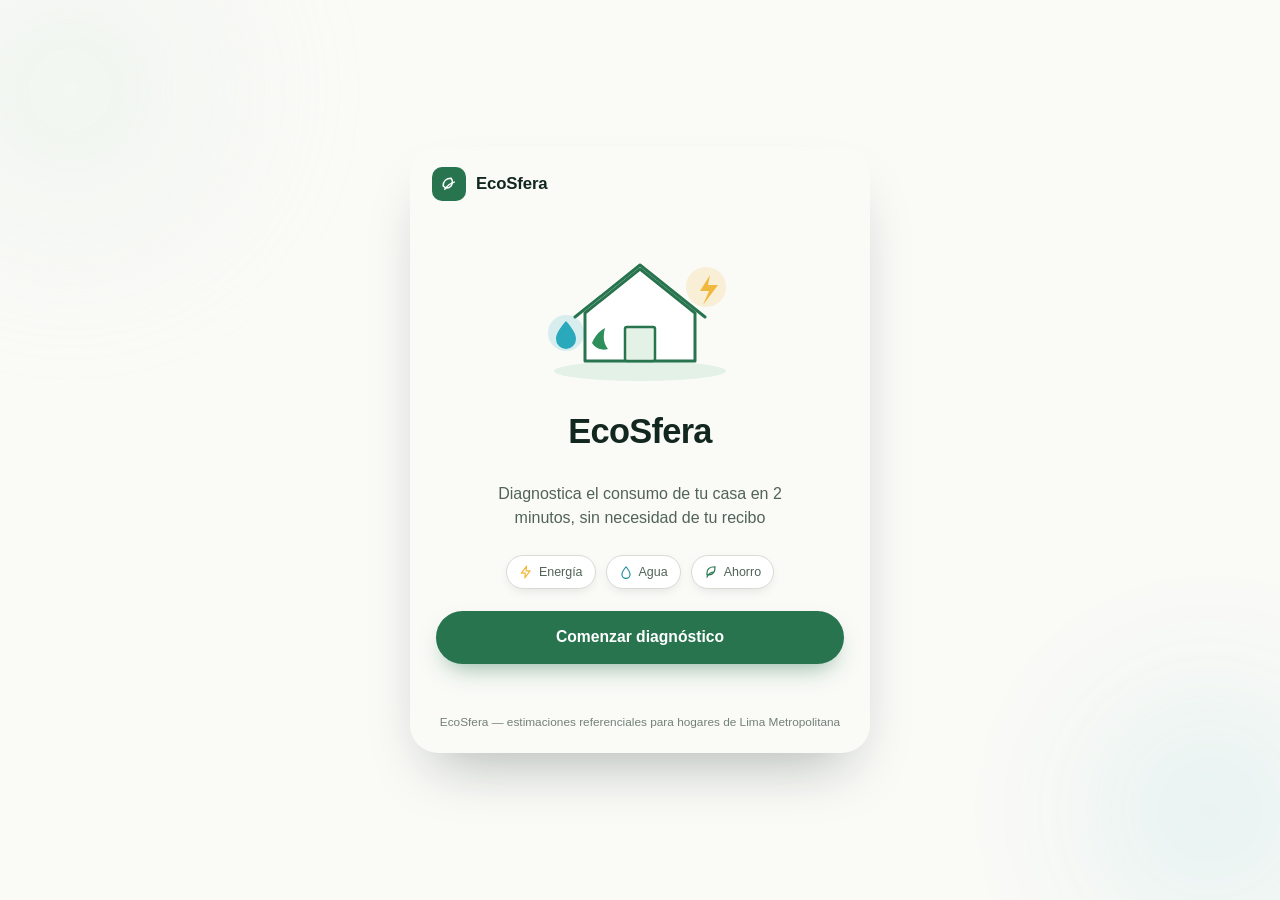
==== index.html @ d153dd07 "Add files via upload" ====
<!DOCTYPE html>
<html lang="es">
<head>
    <meta charset="UTF-8">
    <meta name="viewport" content="width=device-width, initial-scale=1, viewport-fit=cover">
    <title>EcoSfera — Diagnóstico inteligente de tu consumo en casa</title>
    <meta name="description" content="Diagnostica el consumo de energía y agua de tu casa en 2 minutos, sin necesidad de tu recibo.">
    <!-- Vinculamos el archivo de estilos CSS -->
    <link rel="stylesheet" href="style.css">
</head>
<body>
<div class="page">
  <div class="app-shell">

    <div class="app-bar">
      <div class="brand-mark" aria-hidden="true">
        <svg viewBox="0 0 24 24" fill="none" stroke="currentColor" stroke-width="1.9" stroke-linecap="round" stroke-linejoin="round">
          <path d="M4 14c0-6 4-10 10-10 2 3 2 7 0 10-3 3-7 3-10 0z"/>
          <path d="M6 18c3-4 8-8 12-9"/>
        </svg>
      </div>
      <span class="brand-name">EcoSfera</span>
    </div>

    <main>
      <!-- ============ INTRO ============ -->
      <section id="view-intro" class="view is-active" aria-labelledby="intro-title">
        <svg class="intro-graphic" viewBox="0 0 220 170" fill="none" xmlns="http://w3.org" role="img" aria-label="Ilustración de una casa con íconos de energía, agua y ahorro ecológico">
          <ellipse cx="110" cy="150" rx="86" ry="10" fill="#E4F1E7"/>
          <path d="M55 92 L110 48 L165 92 V140 H55 Z" fill="#FFFFFF" stroke="#28744F" stroke-width="3" stroke-linejoin="round"/>
          <path d="M45 96 L110 44 L175 96" fill="none" stroke="#28744F" stroke-width="3" stroke-linecap="round" stroke-linejoin="round"/>
          <rect x="95" y="106" width="30" height="34" rx="2" fill="#E4F1E7" stroke="#28744F" stroke-width="2.5"/>
          <circle cx="176" cy="66" r="20" fill="#F0B93D" opacity=".18"/>
          <path d="M180 54 L170 70 H179 L173 84 L188 64 H178 Z" fill="#F0B93D"/>
          <circle cx="36" cy="112" r="18" fill="#2AA9BC" opacity=".16"/>
          <path d="M36 100c7 8 10 13 10 18a10 10 0 1 1-20 0c0-5 3-10 10-18z" fill="#2AA9BC"/>
          <path d="M62 122c3-7 7-12 13-15-2 8-2 15 3 21-7 2-13-1-16-6z" fill="#2F8F5C"/>
        </svg>

        <h1 id="intro-title" class="intro-title">EcoSfera</h1>
        <p class="intro-slogan">Diagnostica el consumo de tu casa en 2 minutos, sin necesidad de tu recibo</p>

        <div class="badge-row" aria-hidden="true">
          <span class="badge b-energy">
            <svg viewBox="0 0 24 24" fill="none" stroke="currentColor" stroke-width="2" stroke-linecap="round" stroke-linejoin="round"><path d="M13 2 4 14h7l-1 8 9-12h-7l1-8z"/></svg>
            Energía
          </span>
          <span class="badge b-water">
            <svg viewBox="0 0 24 24" fill="none" stroke="currentColor" stroke-width="2" stroke-linecap="round" stroke-linejoin="round"><path d="M12 3c4 5 7 9 7 13a7 7 0 1 1-14 0c0-4 3-8 7-13z"/></svg>
            Agua
          </span>
          <span class="badge b-eco">
            <svg viewBox="0 0 24 24" fill="none" stroke="currentColor" stroke-width="2" stroke-linecap="round" stroke-linejoin="round"><path d="M5 14C5 7 9 3 19 3c0 10-4 14-11 14H5z"/><path d="M5 21c2-5 6-8 10-9"/></svg>
            Ahorro
          </span>
        </div>

        <button class="btn btn-primary" id="btn-start" type="button">Comenzar diagnóstico</button>
      </section>

      <!-- ============ QUIZ ============ -->
      <section id="view-quiz" class="view" aria-labelledby="quiz-question-text">
        <div class="quiz-progress">
          <div class="quiz-progress-track">
            <div class="quiz-progress-fill" id="quiz-progress-fill"></div>
          </div>
          <p class="quiz-progress-label" id="quiz-progress-label">Pregunta 1 de 6</p>
        </div>

        <div class="quiz-card">
          <div class="quiz-icon" id="quiz-icon" aria-hidden="true"></div>
          <h2 class="quiz-question" id="quiz-question-text"></h2>
          <div class="options" id="quiz-options" role="radiogroup" aria-labelledby="quiz-question-text"></div>

          <div class="quiz-nav">
            <button class="btn btn-ghost" id="btn-back" type="button">Atrás</button>
            <button class="btn btn-ghost" id="btn-next" type="button" style="display:none;">Siguiente</button>
          </div>
        </div>
      </section>

      <!-- ============ RESULTS ============ -->
      <section id="view-results" class="view" aria-live="polite">
        <!-- Pantalla 1: Diagnóstico general -->
        <div class="result-screen is-active" data-screen="1">
          <h2 class="result-heading">Tu diagnóstico general</h2>
          <p class="result-sub" id="result-level-text"></p>

          <div class="gauge-wrap" id="gauge-wrap">
            <svg class="gauge-svg" viewBox="0 0 220 130">
              <path class="gauge-track" d="M20 110 A90 90 0 0 1 200 110"/>
              <path class="gauge-fill" id="gauge-fill" d="M20 110 A90 90 0 0 1 200 110"/>
            </svg>
            <div class="gauge-number" id="gauge-number">S/ 0</div>
            <div class="gauge-caption">estimado al mes</div>
            <span class="level-pill" id="level-pill">—</span>
          </div>

          <div class="results-nav">
            <button class="btn btn-primary" data-goto="2" type="button">Ver mi mayor consumidor</button>
          </div>
        </div>

        <!-- Pantalla 2: Mayor consumidor -->
        <div class="result-screen" data-screen="2">
          <h2 class="result-heading">Lo que más pesa en tu recibo</h2>
          <p class="result-sub">Este hábito o equipo es el que más aporta a tu gasto mensual</p>

          <div class="consumer-card">
            <div class="consumer-icon" id="consumer-icon" aria-hidden="true"></div>
            <div class="consumer-name" id="consumer-name">—</div>
            <div class="consumer-cost" id="consumer-cost">S/ 0 / mes</div>
            <p class="consumer-desc" id="consumer-desc"></p>
          </div>

          <div class="results-nav">
            <button class="btn btn-primary" data-goto="3" type="button">Ver mis 3 consejos</button>
          </div>
        </div>

        <!-- Pantalla 3: Consejos -->
        <div class="result-screen" data-screen="3">
          <h2 class="result-heading">3 consejos para ti</h2>
          <p class="result-sub">Aplícalos este mes y compáralos con tu próximo recibo</p>

          <div class="tip-list" id="tip-list"></div>

          <div class="results-nav">
            <button class="btn btn-primary" data-goto="4" type="button">Guardar mi diagnóstico</button>
          </div>
        </div>

        <!-- Pantalla 4: Recordatorio -->
        <div class="result-screen" data-screen="4">
          <h2 class="result-heading">Hagamos seguimiento</h2>
          <p class="result-sub">Vuelve a hacer el diagnóstico en 30 días y compara tu avance</p>

          <div class="reminder-card">
            <div class="reminder-icon" aria-hidden="true">
              <svg viewBox="0 0 24 24" fill="none" stroke="currentColor" stroke-width="2" stroke-linecap="round" stroke-linejoin="round"><path d="M12 8v5l3 2"/><circle cx="12" cy="13" r="8"/><path d="M9 3h6M12 3v2"/></svg>
            </div>
            <p style="font-size:.92rem;color:var(--ink-soft);max-width:30ch;">Guarda este resultado y te recordamos repetir el diagnóstico en un mes</p>
            <button class="btn btn-secondary" id="btn-save" type="button">Guardar y programar recordatorio</button>
            <span class="reminder-date" id="reminder-date"></span>
          </div>

          <div class="results-nav">
            <button class="btn btn-primary" id="btn-restart" type="button">Repetir diagnóstico</button>
          </div>
        </div>

        <div class="dots" id="results-dots" aria-hidden="true">
          <span class="dot is-active"></span><span class="dot"></span><span class="dot"></span><span class="dot"></span>
        </div>
      </section>
    </main>

    <footer>EcoSfera — estimaciones referenciales para hogares de Lima Metropolitana</footer>
  </div>
</div>

<!-- Vinculamos el archivo de lógica JavaScript al final del cuerpo -->
<script src="script.js"></script>
</body>
</html>
---- style.css ----
/* ---------- BLOQUE 1: CONFIGURACIÓN GENERAL, ADORNOS Y BOTONES ---------- */

/* ---------- Variables de Estilo (Tokens) ---------- */
:root {
  --green-900: #12271F;
  --green-700: #1E4A36;
  --green-600: #28744F;
  --green-50: #F3F8F3;
  --neutral-50: #FAFAF7;
  --neutral-100: #F1F2ED;
  --neutral-300: #D8DCD3;
  --white: #FFFFFF;
  --aqua-500: #2AA9BC;
  --aqua-600: #1E8A9B;
  --yellow-400: #F0B93D;
  --red-500: #DD4B3E;
  --ink: #152019;
  --ink-soft: #516358;
  --radius-lg: 22px;
  --radius-md: 14px;
  --radius-pill: 999px;
  --shadow-card: 0 10px 30px -14px rgba(18, 39, 31, .28);
  --shadow-soft: 0 4px 14px -6px rgba(18, 39, 31, .18);
  --ease: cubic-bezier(.4, 0, .2, 1);
}

/* ---------- Reseteo Básico ---------- */
*, *::before, *::after { box-sizing: border-box; }
html { -webkit-text-size-adjust: 100%; }

body {
  margin: 0;
  font-family: -apple-system, BlinkMacSystemFont, "Segoe UI", Roboto, Helvetica, Arial, sans-serif;
  color: var(--ink);
  background: var(--neutral-50);
  line-height: 1.45;
  min-height: 100vh;
}

h1, h2, h3, p, ul { margin: 0; }
button { font: inherit; }
ul { padding: 0; list-style: none; }
img, svg { display: block; }

.visually-hidden {
  position: absolute; width: 1px; height: 1px; padding: 0; margin: -1px;
  overflow: hidden; clip: rect(0, 0, 0, 0); white-space: nowrap; border: 0;
}

:focus-visible {
  outline: 2.5px solid var(--aqua-600);
  outline-offset: 3px;
  border-radius: 8px;
}

/* ---------- Fondo Decorativo del Proyecto ---------- */
.page {
  position: relative;
  min-height: 100vh;
  display: flex;
  justify-content: center;
  padding: 0;
  overflow-x: hidden;
}

.page::before,
.page::after {
  content: "";
  position: fixed;
  border-radius: 50%;
  filter: blur(60px);
  opacity: .55;
  z-index: 0;
  pointer-events: none;
}

.page::before {
  width: 420px; height: 420px;
  background: radial-gradient(circle, #E4F1E7, transparent 70%);
  top: -120px; left: -140px;
}

.page::after {
  width: 380px; height: 380px;
  background: radial-gradient(circle, rgba(42, 169, 188, .22), transparent 70%);
  bottom: -100px; right: -120px;
}

/* ---------- Contenedor Tipo Celular (Móvil) ---------- */
.app-shell {
  position: relative;
  z-index: 1;
  width: 100%;
  max-width: 460px;
  min-height: 100vh;
  background: var(--neutral-50);
  display: flex;
  flex-direction: column;
}

@media (min-width: 640px) {
  .page { padding: 40px 20px; }
  .app-shell {
    min-height: auto;
    border-radius: 28px;
    box-shadow: 0 30px 60px -25px rgba(18, 39, 31, .35);
    overflow: hidden;
    margin: auto;
  }
}

/* ---------- Barra Superior y Encabezados ---------- */
.app-bar {
  display: flex;
  align-items: center;
  gap: 10px;
  padding: 20px 22px 6px;
}

.brand-mark {
  width: 34px; height: 34px;
  border-radius: 10px;
  background: var(--green-600);
  display: flex; align-items: center; justify-content: center;
  color: var(--white);
  flex-shrink: 0;
}

.brand-mark svg { width: 19px; height: 19px; }

.brand-name {
  font-size: 1.05rem;
  font-weight: 800;
  letter-spacing: -.01em;
  color: var(--green-900);
}

main { flex: 1; display: flex; flex-direction: column; }

/* ---------- Vistas de la App ---------- */
.view { display: none; flex-direction: column; flex: 1; }
.view.is-active { display: flex; }

/* ---------- Vista de Introducción ---------- */
#view-intro { padding: 14px 26px 36px; text-align: center; align-items: center; justify-content: center; gap: 22px; }
.intro-graphic { width: min(220px, 64vw); height: auto; margin: 0 auto; }

.intro-title {
  font-size: clamp(1.7rem, 7vw, 2.15rem);
  font-weight: 800;
  letter-spacing: -.02em;
  color: var(--green-900);
  line-height: 1.08;
}

.intro-slogan {
  font-size: 1rem;
  color: var(--ink-soft);
  max-width: 32ch;
  margin: 10px auto 0;
}

.badge-row {
  display: flex;
  gap: 10px;
  justify-content: center;
  flex-wrap: wrap;
  margin-top: 4px;
}

.badge {
  display: flex; align-items: center; gap: 6px;
  background: var(--white);
  border: 1px solid var(--neutral-300);
  padding: 7px 12px;
  border-radius: var(--radius-pill);
  font-size: .78rem;
  color: var(--ink-soft);
  box-shadow: var(--shadow-soft);
}

.badge svg { width: 14px; height: 14px; flex-shrink: 0; }
.badge.b-energy svg { color: var(--yellow-400); }
.badge.b-water svg { color: var(--aqua-600); }
.badge.b-eco svg { color: var(--green-600); }

/* ---------- Estilos de los Botones ---------- */
.btn {
  appearance: none;
  border: none;
  cursor: pointer;
  border-radius: var(--radius-pill);
  padding: 15px 26px;
  font-weight: 700;
  font-size: .98rem;
  transition: transform .15s var(--ease), box-shadow .15s var(--ease), background .15s var(--ease);
}

.btn:active { transform: scale(.97); }

.btn-primary {
  background: var(--green-600);
  color: var(--white);
  box-shadow: 0 12px 24px -10px rgba(40, 116, 79, .55);
  width: 100%;
}

.btn-primary:hover { background: var(--green-700); }

.btn-ghost {
  background: transparent;
  color: var(--ink-soft);
  padding: 12px 18px;
  font-weight: 600;
}

.btn-ghost:hover { color: var(--green-700); }

.btn-secondary {
  background: var(--white);
  color: var(--green-700);
  border: 1.5px solid #E4F1E7;
  width: 100%;
}

.btn-secondary:hover { border-color: #2F8F5C; }
/* ---------- BLOQUE 2: PREGUNTAS (QUIZ), DISEÑO DE RESULTADOS Y PANEL FINAL ---------- */

/* ---------- Vista del Cuestionario ---------- */
#view-quiz { padding: 18px 26px 28px; }
.quiz-progress { margin-bottom: 22px; }

.quiz-progress-track {
  height: 6px;
  background: var(--neutral-100);
  border-radius: var(--radius-pill);
  overflow: hidden;
}

.quiz-progress-fill {
  height: 100%;
  background: linear-gradient(90deg, #2F8F5C, var(--aqua-500));
  border-radius: inherit;
  transition: width .35s var(--ease);
  width: 0%;
}

.quiz-progress-label {
  margin-top: 8px;
  font-size: .8rem;
  color: var(--ink-soft);
  font-weight: 600;
}

.quiz-card {
  background: var(--white);
  border-radius: var(--radius-lg);
  padding: 26px 22px 22px;
  box-shadow: var(--shadow-card);
  flex: 1;
  display: flex;
  flex-direction: column;
}

.quiz-icon {
  width: 46px; height: 46px;
  border-radius: 14px;
  background: var(--green-50);
  color: var(--green-600);
  display: flex; align-items: center; justify-content: center;
  margin-bottom: 16px;
}

.quiz-icon svg { width: 24px; height: 24px; }

.quiz-question {
  font-size: 1.22rem;
  font-weight: 800;
  letter-spacing: -.01em;
  color: var(--green-900);
  line-height: 1.3;
  margin-bottom: 20px;
}

/* Opciones de respuesta */
.options { display: flex; flex-direction: column; gap: 10px; flex: 1; }

.option {
  display: flex;
  align-items: center;
  gap: 12px;
  text-align: left;
  width: 100%;
  padding: 14px 16px;
  background: var(--neutral-50);
  border: 1.5px solid var(--neutral-300);
  border-radius: var(--radius-md);
  cursor: pointer;
  transition: border-color .15s var(--ease), background .15s var(--ease);
}

.option:hover { border-color: #2F8F5C; }

.option-dot {
  width: 18px; height: 18px;
  border-radius: 50%;
  border: 2px solid var(--neutral-300);
  flex-shrink: 0;
  position: relative;
  transition: border-color .15s var(--ease);
}

.option[aria-checked="true"] {
  background: var(--green-50);
  border-color: var(--green-600);
}

.option[aria-checked="true"] .option-dot { border-color: var(--green-600); }

.option[aria-checked="true"] .option-dot::after {
  content: "";
  position: absolute; inset: 3px;
  border-radius: 50%;
  background: var(--green-600);
}

.option-label { font-size: .95rem; color: var(--ink); font-weight: 500; }
.quiz-nav { display: flex; justify-content: space-between; align-items: center; margin-top: 18px; }

/* ---------- Pantalla de Resultados ---------- */
#view-results { padding: 18px 26px 30px; }
.result-screen { display: none; flex-direction: column; flex: 1; gap: 20px; }
.result-screen.is-active { display: flex; }

.result-heading {
  font-size: 1.3rem;
  font-weight: 800;
  letter-spacing: -.01em;
  color: var(--green-900);
  text-align: center;
}

.result-sub {
  text-align: center;
  color: var(--ink-soft);
  font-size: .92rem;
  max-width: 34ch;
  margin: 2px auto 0;
}

/* Gráfico de Medidor (Gauge) */
.gauge-wrap {
  display: flex;
  flex-direction: column;
  align-items: center;
  background: var(--white);
  border-radius: var(--radius-lg);
  box-shadow: var(--shadow-card);
  padding: 26px 20px 22px;
}

.gauge-svg { width: 100%; max-width: 260px; height: auto; }
.gauge-track { fill: none; stroke: var(--neutral-100); stroke-width: 16; stroke-linecap: round; }

.gauge-fill {
  fill: none; stroke-width: 16; stroke-linecap: round;
  stroke-dasharray: 251;
  stroke-dashoffset: 251;
  transition: stroke-dashoffset 1s var(--ease), stroke .3s var(--ease);
}

.gauge-level-bajo .gauge-fill { stroke: #2F8F5C; }
.gauge-level-moderado .gauge-fill { stroke: var(--yellow-400); }
.gauge-level-alto .gauge-fill { stroke: var(--red-500); }

.gauge-number {
  font-size: 2.1rem;
  font-weight: 800;
  font-variant-numeric: tabular-nums;
  color: var(--green-900);
  margin-top: -46px;
}

.gauge-caption { font-size: .82rem; color: var(--ink-soft); margin-top: 2px; }

.level-pill {
  margin-top: 14px;
  padding: 6px 16px;
  border-radius: var(--radius-pill);
  font-weight: 700;
  font-size: .85rem;
}

.gauge-level-bajo .level-pill { background: #E4F1E7; color: #1E4A36; }
.gauge-level-moderado .level-pill { background: #FCF0D6; color: #8A6412; }
.gauge-level-alto .level-pill { background: #FBE1DE; color: #A6291E; }

/* Tarjeta del Mayor Consumidor */
.consumer-card {
  background: var(--white);
  border-radius: var(--radius-lg);
  box-shadow: var(--shadow-card);
  padding: 26px 22px;
  display: flex;
  flex-direction: column;
  align-items: center;
  text-align: center;
  gap: 12px;
}

.consumer-icon {
  width: 64px; height: 64px;
  border-radius: 18px;
  background: var(--green-50);
  color: var(--green-600);
  display: flex; align-items: center; justify-content: center;
}

.consumer-icon svg { width: 32px; height: 32px; }
.consumer-name { font-size: 1.15rem; font-weight: 800; color: var(--green-900); }
.consumer-cost { font-size: 1.6rem; font-weight: 800; color: var(--aqua-600); font-variant-numeric: tabular-nums; }
.consumer-desc { font-size: .92rem; color: var(--ink-soft); max-width: 32ch; }

/* Lista de Consejos */
.tip-list { display: flex; flex-direction: column; gap: 12px; }

.tip-card {
  display: flex;
  gap: 14px;
  background: var(--white);
  border-radius: var(--radius-md);
  box-shadow: var(--shadow-soft);
  padding: 16px;
}

.tip-icon {
  width: 40px; height: 40px;
  border-radius: 12px;
  background: var(--green-50);
  color: var(--green-600);
  display: flex; align-items: center; justify-content: center;
  flex-shrink: 0;
}

.tip-icon svg { width: 20px; height: 20px; }
.tip-text { font-size: .9rem; color: var(--ink); line-height: 1.4; }

.tip-saving {
  display: inline-block;
  margin-top: 6px;
  font-size: .78rem;
  font-weight: 700;
  color: #1E4A36;
  background: var(--green-50);
  padding: 3px 9px;
  border-radius: var(--radius-pill);
}

/* Tarjeta de Recordatorio */
.reminder-card {
  background: var(--white);
  border-radius: var(--radius-lg);
  box-shadow: var(--shadow-card);
  padding: 28px 22px;
  display: flex;
  flex-direction: column;
  align-items: center;
  text-align: center;
  gap: 14px;
}

.reminder-icon {
  width: 56px; height: 56px;
  border-radius: 16px;
  background: var(--aqua-500);
  color: var(--white);
  display: flex; align-items: center; justify-content: center;
}

.reminder-icon svg { width: 28px; height: 28px; }

.reminder-date {
  font-weight: 700;
  color: var(--green-900);
  background: var(--green-50);
  padding: 8px 16px;
  border-radius: var(--radius-md);
  font-size: .92rem;
  display: none;
}

.reminder-date.is-visible { display: inline-block; }
.results-nav { display: flex; flex-direction: column; gap: 10px; margin-top: auto; padding-top: 6px; }
.dots { display: flex; justify-content: center; gap: 6px; margin-top: 2px; }
.dot { width: 6px; height: 6px; border-radius: 50%; background: var(--neutral-300); transition: background .2s var(--ease), width .2s var(--ease); }
.dot.is-active { background: var(--green-600); width: 16px; border-radius: var(--radius-pill); }

footer {
  text-align: center;
  font-size: .74rem;
  color: var(--ink-soft);
  padding: 14px 20px 22px;
  opacity: .8;
}

@media (prefers-reduced-motion: reduce) {
  * { transition-duration: .001ms !important; animation-duration: .001ms !important; }
}
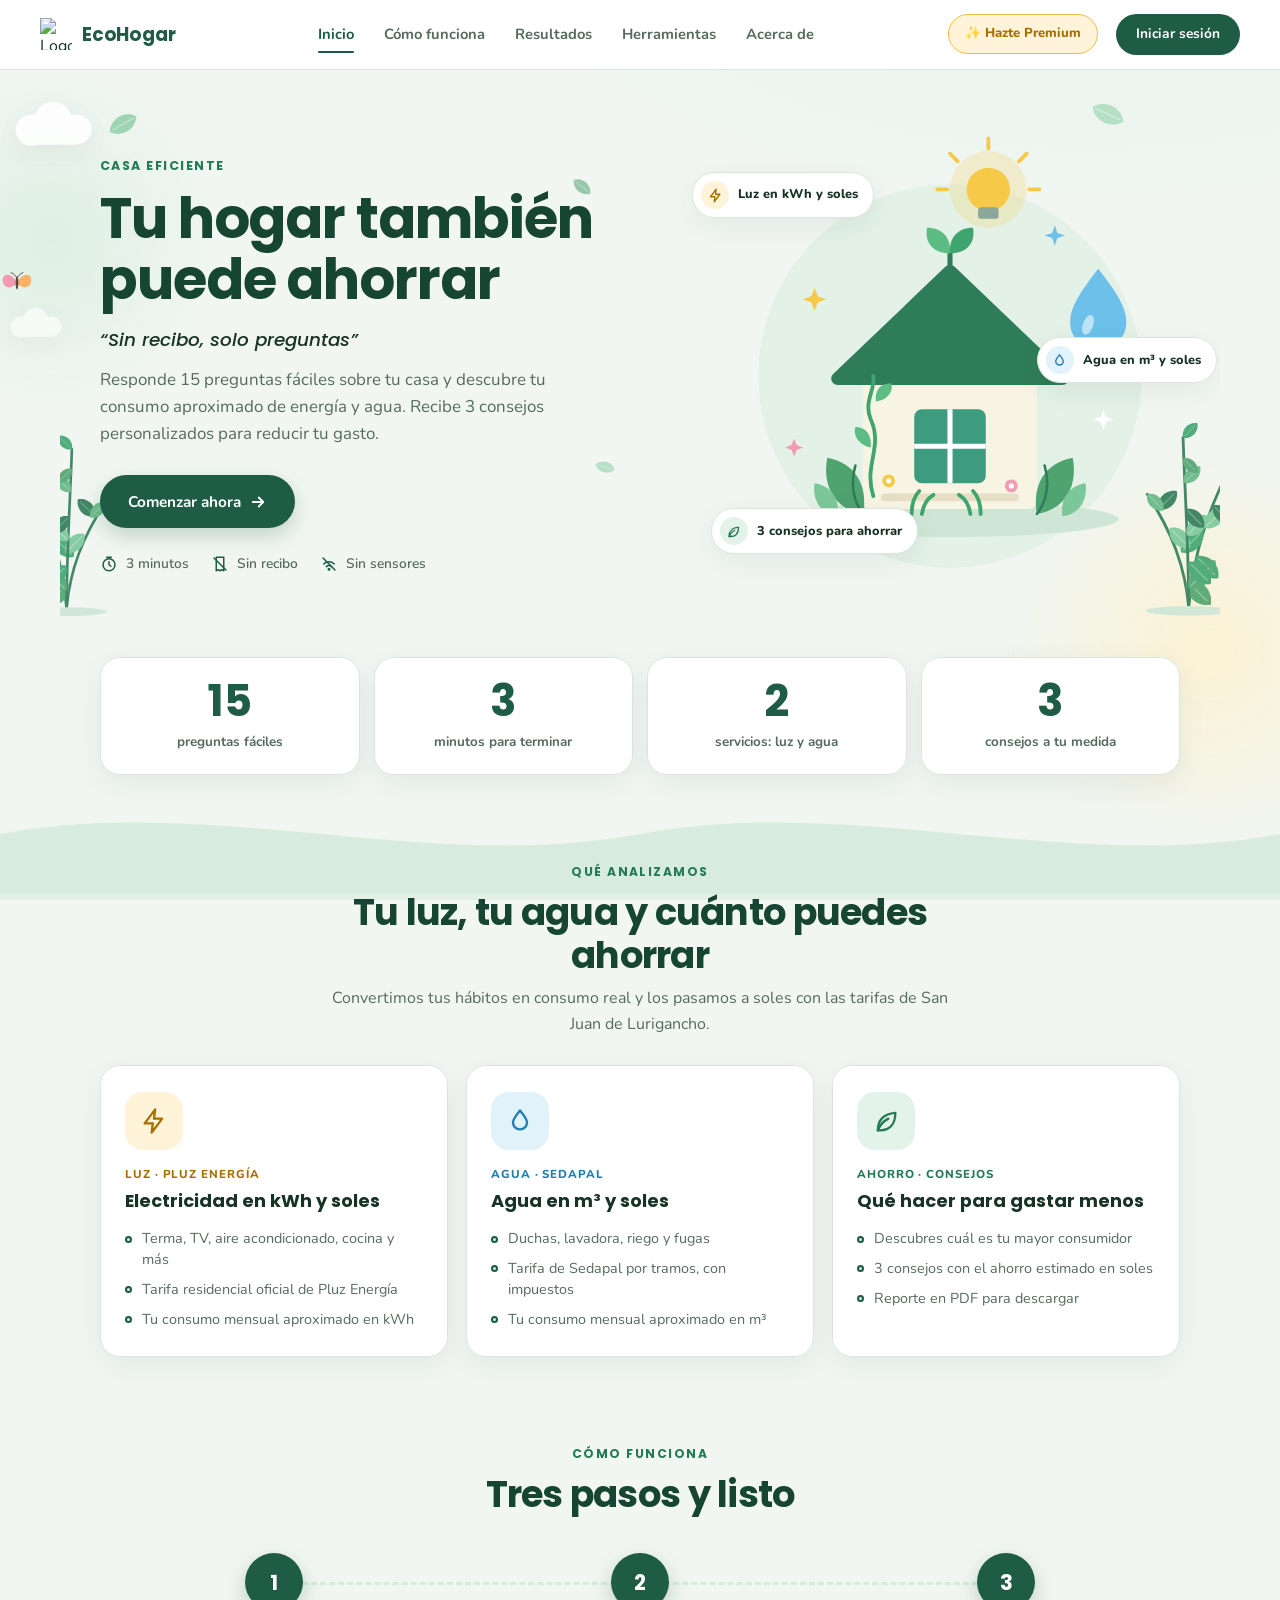
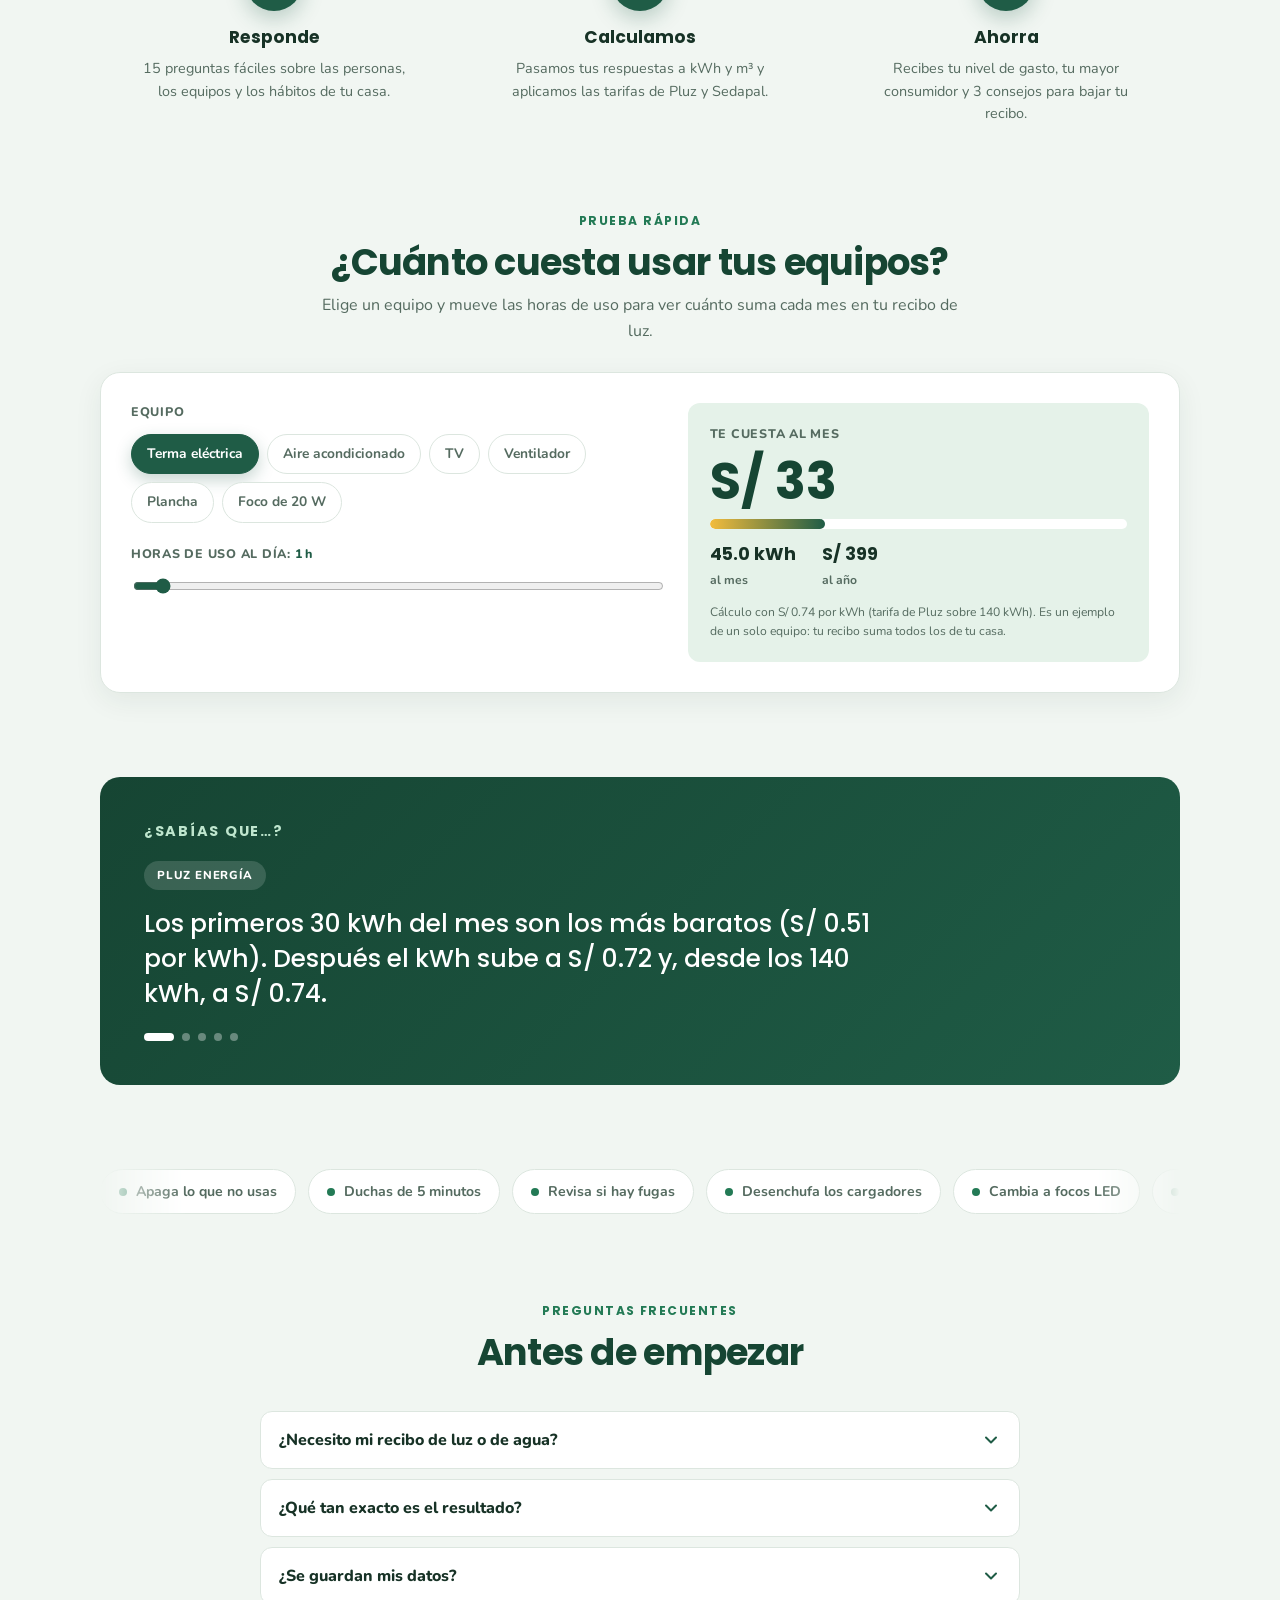
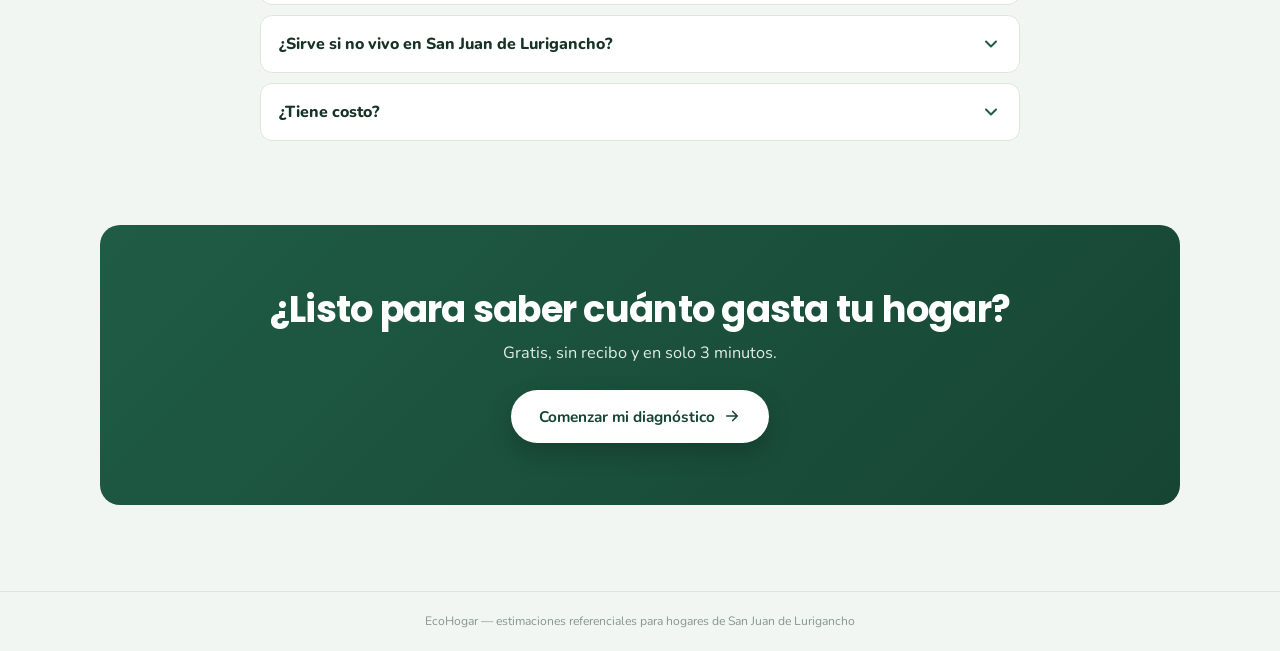
==== commit 2c4f6b9e: "Add files via upload" ====
--- a/index.html
+++ b/index.html
@@ -1,165 +1,589 @@
-<!DOCTYPE html>
-<html lang="es">
-<head>
-    <meta charset="UTF-8">
-    <meta name="viewport" content="width=device-width, initial-scale=1, viewport-fit=cover">
-    <title>EcoSfera — Diagnóstico inteligente de tu consumo en casa</title>
-    <meta name="description" content="Diagnostica el consumo de energía y agua de tu casa en 2 minutos, sin necesidad de tu recibo.">
-    <!-- Vinculamos el archivo de estilos CSS -->
-    <link rel="stylesheet" href="style.css">
-</head>
-<body>
-<div class="page">
-  <div class="app-shell">
-
-    <div class="app-bar">
-      <div class="brand-mark" aria-hidden="true">
-        <svg viewBox="0 0 24 24" fill="none" stroke="currentColor" stroke-width="1.9" stroke-linecap="round" stroke-linejoin="round">
-          <path d="M4 14c0-6 4-10 10-10 2 3 2 7 0 10-3 3-7 3-10 0z"/>
-          <path d="M6 18c3-4 8-8 12-9"/>
-        </svg>
-      </div>
-      <span class="brand-name">EcoSfera</span>
-    </div>
-
-    <main>
-      <!-- ============ INTRO ============ -->
-      <section id="view-intro" class="view is-active" aria-labelledby="intro-title">
-        <svg class="intro-graphic" viewBox="0 0 220 170" fill="none" xmlns="http://w3.org" role="img" aria-label="Ilustración de una casa con íconos de energía, agua y ahorro ecológico">
-          <ellipse cx="110" cy="150" rx="86" ry="10" fill="#E4F1E7"/>
-          <path d="M55 92 L110 48 L165 92 V140 H55 Z" fill="#FFFFFF" stroke="#28744F" stroke-width="3" stroke-linejoin="round"/>
-          <path d="M45 96 L110 44 L175 96" fill="none" stroke="#28744F" stroke-width="3" stroke-linecap="round" stroke-linejoin="round"/>
-          <rect x="95" y="106" width="30" height="34" rx="2" fill="#E4F1E7" stroke="#28744F" stroke-width="2.5"/>
-          <circle cx="176" cy="66" r="20" fill="#F0B93D" opacity=".18"/>
-          <path d="M180 54 L170 70 H179 L173 84 L188 64 H178 Z" fill="#F0B93D"/>
-          <circle cx="36" cy="112" r="18" fill="#2AA9BC" opacity=".16"/>
-          <path d="M36 100c7 8 10 13 10 18a10 10 0 1 1-20 0c0-5 3-10 10-18z" fill="#2AA9BC"/>
-          <path d="M62 122c3-7 7-12 13-15-2 8-2 15 3 21-7 2-13-1-16-6z" fill="#2F8F5C"/>
-        </svg>
-
-        <h1 id="intro-title" class="intro-title">EcoSfera</h1>
-        <p class="intro-slogan">Diagnostica el consumo de tu casa en 2 minutos, sin necesidad de tu recibo</p>
-
-        <div class="badge-row" aria-hidden="true">
-          <span class="badge b-energy">
-            <svg viewBox="0 0 24 24" fill="none" stroke="currentColor" stroke-width="2" stroke-linecap="round" stroke-linejoin="round"><path d="M13 2 4 14h7l-1 8 9-12h-7l1-8z"/></svg>
-            Energía
-          </span>
-          <span class="badge b-water">
-            <svg viewBox="0 0 24 24" fill="none" stroke="currentColor" stroke-width="2" stroke-linecap="round" stroke-linejoin="round"><path d="M12 3c4 5 7 9 7 13a7 7 0 1 1-14 0c0-4 3-8 7-13z"/></svg>
-            Agua
-          </span>
-          <span class="badge b-eco">
-            <svg viewBox="0 0 24 24" fill="none" stroke="currentColor" stroke-width="2" stroke-linecap="round" stroke-linejoin="round"><path d="M5 14C5 7 9 3 19 3c0 10-4 14-11 14H5z"/><path d="M5 21c2-5 6-8 10-9"/></svg>
-            Ahorro
-          </span>
-        </div>
-
-        <button class="btn btn-primary" id="btn-start" type="button">Comenzar diagnóstico</button>
-      </section>
-
-      <!-- ============ QUIZ ============ -->
-      <section id="view-quiz" class="view" aria-labelledby="quiz-question-text">
-        <div class="quiz-progress">
-          <div class="quiz-progress-track">
-            <div class="quiz-progress-fill" id="quiz-progress-fill"></div>
-          </div>
-          <p class="quiz-progress-label" id="quiz-progress-label">Pregunta 1 de 6</p>
-        </div>
-
-        <div class="quiz-card">
-          <div class="quiz-icon" id="quiz-icon" aria-hidden="true"></div>
-          <h2 class="quiz-question" id="quiz-question-text"></h2>
-          <div class="options" id="quiz-options" role="radiogroup" aria-labelledby="quiz-question-text"></div>
-
-          <div class="quiz-nav">
-            <button class="btn btn-ghost" id="btn-back" type="button">Atrás</button>
-            <button class="btn btn-ghost" id="btn-next" type="button" style="display:none;">Siguiente</button>
-          </div>
-        </div>
-      </section>
-
-      <!-- ============ RESULTS ============ -->
-      <section id="view-results" class="view" aria-live="polite">
-        <!-- Pantalla 1: Diagnóstico general -->
-        <div class="result-screen is-active" data-screen="1">
-          <h2 class="result-heading">Tu diagnóstico general</h2>
-          <p class="result-sub" id="result-level-text"></p>
-
-          <div class="gauge-wrap" id="gauge-wrap">
-            <svg class="gauge-svg" viewBox="0 0 220 130">
-              <path class="gauge-track" d="M20 110 A90 90 0 0 1 200 110"/>
-              <path class="gauge-fill" id="gauge-fill" d="M20 110 A90 90 0 0 1 200 110"/>
-            </svg>
-            <div class="gauge-number" id="gauge-number">S/ 0</div>
-            <div class="gauge-caption">estimado al mes</div>
-            <span class="level-pill" id="level-pill">—</span>
-          </div>
-
-          <div class="results-nav">
-            <button class="btn btn-primary" data-goto="2" type="button">Ver mi mayor consumidor</button>
-          </div>
-        </div>
-
-        <!-- Pantalla 2: Mayor consumidor -->
-        <div class="result-screen" data-screen="2">
-          <h2 class="result-heading">Lo que más pesa en tu recibo</h2>
-          <p class="result-sub">Este hábito o equipo es el que más aporta a tu gasto mensual</p>
-
-          <div class="consumer-card">
-            <div class="consumer-icon" id="consumer-icon" aria-hidden="true"></div>
-            <div class="consumer-name" id="consumer-name">—</div>
-            <div class="consumer-cost" id="consumer-cost">S/ 0 / mes</div>
-            <p class="consumer-desc" id="consumer-desc"></p>
-          </div>
-
-          <div class="results-nav">
-            <button class="btn btn-primary" data-goto="3" type="button">Ver mis 3 consejos</button>
-          </div>
-        </div>
-
-        <!-- Pantalla 3: Consejos -->
-        <div class="result-screen" data-screen="3">
-          <h2 class="result-heading">3 consejos para ti</h2>
-          <p class="result-sub">Aplícalos este mes y compáralos con tu próximo recibo</p>
-
-          <div class="tip-list" id="tip-list"></div>
-
-          <div class="results-nav">
-            <button class="btn btn-primary" data-goto="4" type="button">Guardar mi diagnóstico</button>
-          </div>
-        </div>
-
-        <!-- Pantalla 4: Recordatorio -->
-        <div class="result-screen" data-screen="4">
-          <h2 class="result-heading">Hagamos seguimiento</h2>
-          <p class="result-sub">Vuelve a hacer el diagnóstico en 30 días y compara tu avance</p>
-
-          <div class="reminder-card">
-            <div class="reminder-icon" aria-hidden="true">
-              <svg viewBox="0 0 24 24" fill="none" stroke="currentColor" stroke-width="2" stroke-linecap="round" stroke-linejoin="round"><path d="M12 8v5l3 2"/><circle cx="12" cy="13" r="8"/><path d="M9 3h6M12 3v2"/></svg>
-            </div>
-            <p style="font-size:.92rem;color:var(--ink-soft);max-width:30ch;">Guarda este resultado y te recordamos repetir el diagnóstico en un mes</p>
-            <button class="btn btn-secondary" id="btn-save" type="button">Guardar y programar recordatorio</button>
-            <span class="reminder-date" id="reminder-date"></span>
-          </div>
-
-          <div class="results-nav">
-            <button class="btn btn-primary" id="btn-restart" type="button">Repetir diagnóstico</button>
-          </div>
-        </div>
-
-        <div class="dots" id="results-dots" aria-hidden="true">
-          <span class="dot is-active"></span><span class="dot"></span><span class="dot"></span><span class="dot"></span>
-        </div>
-      </section>
-    </main>
-
-    <footer>EcoSfera — estimaciones referenciales para hogares de Lima Metropolitana</footer>
-  </div>
-</div>
-
-<!-- Vinculamos el archivo de lógica JavaScript al final del cuerpo -->
-<script src="script.js"></script>
-</body>
-</html>+<!DOCTYPE html>
+<html lang="es">
+<head>
+<meta charset="UTF-8">
+<meta name="viewport" content="width=device-width, initial-scale=1, viewport-fit=cover">
+<title>EcoHogar — Diagnóstico de consumo doméstico</title>
+<meta name="description" content="Diagnostica el consumo de luz y agua de tu casa en San Juan de Lurigancho en 3 minutos, sin necesidad de tu recibo.">
+<link rel="preconnect" href="https://fonts.googleapis.com">
+<link rel="preconnect" href="https://fonts.gstatic.com" crossorigin>
+<link href="https://fonts.googleapis.com/css2?family=Poppins:ital,wght@0,500;0,600;0,700;0,800;1,500&family=Nunito:wght@400;600;700;800&display=swap" rel="stylesheet">
+<link rel="stylesheet" href="style.css">
+</head>
+<body>
+<div class="page">
+  <div class="app-decor" aria-hidden="true">
+    <span class="ad-blob ad-blob--1"></span><span class="ad-blob ad-blob--2"></span>
+    <span class="ad-cloud ad-cloud--1"><svg viewBox="0 0 120 56" aria-hidden="true"><g fill="#fff"><circle cx="34" cy="34" r="17"/><circle cx="58" cy="24" r="21"/><circle cx="84" cy="33" r="16"/><rect x="28" y="32" width="64" height="18" rx="9"/></g></svg></span>
+    <span class="ad-cloud ad-cloud--2"><svg viewBox="0 0 120 56" aria-hidden="true"><g fill="#fff"><circle cx="34" cy="34" r="17"/><circle cx="58" cy="24" r="21"/><circle cx="84" cy="33" r="16"/><rect x="28" y="32" width="64" height="18" rx="9"/></g></svg></span>
+    <span class="ad-butterfly"><svg viewBox="0 0 40 30" aria-hidden="true"><path class="wing wing-l" d="M20 14C11 0 0 5 4 16C6 22 14 22 20 16Z" fill="#F29AB0"/><path class="wing wing-r" d="M20 14C29 0 40 5 36 16C34 22 26 22 20 16Z" fill="#F7B267"/><ellipse cx="20" cy="15" rx="1.6" ry="8" fill="#5B4636"/><path d="M19 8Q16 3 13 3M21 8Q24 3 27 3" stroke="#5B4636" stroke-width="1" fill="none" stroke-linecap="round"/></svg></span>
+    <svg class="ad-wave ad-wave--2" viewBox="0 0 2880 120" preserveAspectRatio="none"><path d="M0 60C240 20 480 100 720 60C960 20 1200 100 1440 60C1680 20 1920 100 2160 60C2400 20 2640 100 2880 60V120H0Z" fill="#BFE0CB"/></svg>
+    <svg class="ad-wave ad-wave--1" viewBox="0 0 2880 120" preserveAspectRatio="none"><path d="M0 60C240 20 480 100 720 60C960 20 1200 100 1440 60C1680 20 1920 100 2160 60C2400 20 2640 100 2880 60V120H0Z" fill="#D6EBDD"/></svg>
+    <span class="ad-plant ad-plant--left"><svg viewBox="0 0 170 230" aria-hidden="true"><path d="M80 220C76 180 68 140 46 92" stroke="#2F7D58" stroke-width="3" fill="none" stroke-linecap="round"/><g transform="translate(77 196) rotate(-45.0) scale(1.0)"><path d="M0 0C8-13 27-13 36 0C27 13 8 13 0 0Z" fill="#4FA36F"/><path d="M4 0H30" stroke="#ffffff" stroke-opacity=".35" stroke-width="1.4" stroke-linecap="round"/></g><g transform="translate(72 166) rotate(-135.0) scale(0.92)"><path d="M0 0C8-13 27-13 36 0C27 13 8 13 0 0Z" fill="#3FA56E"/><path d="M4 0H30" stroke="#ffffff" stroke-opacity=".35" stroke-width="1.4" stroke-linecap="round"/></g><g transform="translate(63 136) rotate(-45.0) scale(0.84)"><path d="M0 0C8-13 27-13 36 0C27 13 8 13 0 0Z" fill="#7CC79A"/><path d="M4 0H30" stroke="#ffffff" stroke-opacity=".35" stroke-width="1.4" stroke-linecap="round"/></g><g transform="translate(54 112) rotate(-135.0) scale(0.76)"><path d="M0 0C8-13 27-13 36 0C27 13 8 13 0 0Z" fill="#2F7D58"/><path d="M4 0H30" stroke="#ffffff" stroke-opacity=".35" stroke-width="1.4" stroke-linecap="round"/></g><g transform="translate(46 92) rotate(-45.0) scale(0.6799999999999999)"><path d="M0 0C8-13 27-13 36 0C27 13 8 13 0 0Z" fill="#63B784"/><path d="M4 0H30" stroke="#ffffff" stroke-opacity=".35" stroke-width="1.4" stroke-linecap="round"/></g><path d="M80 220C84 176 98 140 124 100" stroke="#2F7D58" stroke-width="3" fill="none" stroke-linecap="round"/><g transform="translate(82 192) rotate(-135.0) scale(1.0)"><path d="M0 0C8-13 27-13 36 0C27 13 8 13 0 0Z" fill="#4FA36F"/><path d="M4 0H30" stroke="#ffffff" stroke-opacity=".35" stroke-width="1.4" stroke-linecap="round"/></g><g transform="translate(88 162) rotate(-45.0) scale(0.92)"><path d="M0 0C8-13 27-13 36 0C27 13 8 13 0 0Z" fill="#3FA56E"/><path d="M4 0H30" stroke="#ffffff" stroke-opacity=".35" stroke-width="1.4" stroke-linecap="round"/></g><g transform="translate(100 136) rotate(-135.0) scale(0.84)"><path d="M0 0C8-13 27-13 36 0C27 13 8 13 0 0Z" fill="#7CC79A"/><path d="M4 0H30" stroke="#ffffff" stroke-opacity=".35" stroke-width="1.4" stroke-linecap="round"/></g><g transform="translate(112 116) rotate(-45.0) scale(0.76)"><path d="M0 0C8-13 27-13 36 0C27 13 8 13 0 0Z" fill="#2F7D58"/><path d="M4 0H30" stroke="#ffffff" stroke-opacity=".35" stroke-width="1.4" stroke-linecap="round"/></g><g transform="translate(124 100) rotate(-135.0) scale(0.6799999999999999)"><path d="M0 0C8-13 27-13 36 0C27 13 8 13 0 0Z" fill="#63B784"/><path d="M4 0H30" stroke="#ffffff" stroke-opacity=".35" stroke-width="1.4" stroke-linecap="round"/></g><path d="M80 220C80 160 84 100 86 40" stroke="#2F7D58" stroke-width="3" fill="none" stroke-linecap="round"/><g transform="translate(80 200) rotate(-45.0) scale(1.0)"><path d="M0 0C8-13 27-13 36 0C27 13 8 13 0 0Z" fill="#4FA36F"/><path d="M4 0H30" stroke="#ffffff" stroke-opacity=".35" stroke-width="1.4" stroke-linecap="round"/></g><g transform="translate(80 172) rotate(-135.0) scale(0.92)"><path d="M0 0C8-13 27-13 36 0C27 13 8 13 0 0Z" fill="#3FA56E"/><path d="M4 0H30" stroke="#ffffff" stroke-opacity=".35" stroke-width="1.4" stroke-linecap="round"/></g><g transform="translate(82 144) rotate(-45.0) scale(0.84)"><path d="M0 0C8-13 27-13 36 0C27 13 8 13 0 0Z" fill="#7CC79A"/><path d="M4 0H30" stroke="#ffffff" stroke-opacity=".35" stroke-width="1.4" stroke-linecap="round"/></g><g transform="translate(83 116) rotate(-135.0) scale(0.76)"><path d="M0 0C8-13 27-13 36 0C27 13 8 13 0 0Z" fill="#2F7D58"/><path d="M4 0H30" stroke="#ffffff" stroke-opacity=".35" stroke-width="1.4" stroke-linecap="round"/></g><g transform="translate(85 88) rotate(-45.0) scale(0.6799999999999999)"><path d="M0 0C8-13 27-13 36 0C27 13 8 13 0 0Z" fill="#63B784"/><path d="M4 0H30" stroke="#ffffff" stroke-opacity=".35" stroke-width="1.4" stroke-linecap="round"/></g><g transform="translate(86 62) rotate(-135.0) scale(0.6)"><path d="M0 0C8-13 27-13 36 0C27 13 8 13 0 0Z" fill="#4FA36F"/><path d="M4 0H30" stroke="#ffffff" stroke-opacity=".35" stroke-width="1.4" stroke-linecap="round"/></g><g transform="translate(86 40) rotate(-45.0) scale(0.52)"><path d="M0 0C8-13 27-13 36 0C27 13 8 13 0 0Z" fill="#3FA56E"/><path d="M4 0H30" stroke="#ffffff" stroke-opacity=".35" stroke-width="1.4" stroke-linecap="round"/></g><ellipse cx="80" cy="224" rx="46" ry="5" fill="#CFE6D7"/></svg></span>
+    <span class="ad-plant ad-plant--right"><svg viewBox="0 0 160 230" aria-hidden="true"><path d="M80 172Q50.0 132.0 36 92" stroke="#2F7D58" stroke-width="3" fill="none" stroke-linecap="round"/><path d="M80 172Q88.0 115.0 80 58" stroke="#2F7D58" stroke-width="3" fill="none" stroke-linecap="round"/><path d="M80 172Q94.0 133.0 124 94" stroke="#2F7D58" stroke-width="3" fill="none" stroke-linecap="round"/><path d="M80 172Q74.0 150.0 52 128" stroke="#2F7D58" stroke-width="3" fill="none" stroke-linecap="round"/><path d="M80 172Q86.0 151.0 108 130" stroke="#2F7D58" stroke-width="3" fill="none" stroke-linecap="round"/><path d="M80 172Q88.0 136.0 80 100" stroke="#2F7D58" stroke-width="3" fill="none" stroke-linecap="round"/><g transform="translate(36 92) rotate(-118.8) scale(1.35)"><path d="M0 0C8-13 27-13 36 0C27 13 8 13 0 0Z" fill="#4FA36F"/><path d="M4 0H30" stroke="#ffffff" stroke-opacity=".35" stroke-width="1.4" stroke-linecap="round"/></g><g transform="translate(80 58) rotate(-90.0) scale(1.35)"><path d="M0 0C8-13 27-13 36 0C27 13 8 13 0 0Z" fill="#3FA56E"/><path d="M4 0H30" stroke="#ffffff" stroke-opacity=".35" stroke-width="1.4" stroke-linecap="round"/></g><g transform="translate(124 94) rotate(-60.6) scale(1.35)"><path d="M0 0C8-13 27-13 36 0C27 13 8 13 0 0Z" fill="#7CC79A"/><path d="M4 0H30" stroke="#ffffff" stroke-opacity=".35" stroke-width="1.4" stroke-linecap="round"/></g><g transform="translate(52 128) rotate(-122.5) scale(1.1)"><path d="M0 0C8-13 27-13 36 0C27 13 8 13 0 0Z" fill="#2F7D58"/><path d="M4 0H30" stroke="#ffffff" stroke-opacity=".35" stroke-width="1.4" stroke-linecap="round"/></g><g transform="translate(108 130) rotate(-56.3) scale(1.1)"><path d="M0 0C8-13 27-13 36 0C27 13 8 13 0 0Z" fill="#63B784"/><path d="M4 0H30" stroke="#ffffff" stroke-opacity=".35" stroke-width="1.4" stroke-linecap="round"/></g><g transform="translate(80 100) rotate(-90.0) scale(1.1)"><path d="M0 0C8-13 27-13 36 0C27 13 8 13 0 0Z" fill="#4FA36F"/><path d="M4 0H30" stroke="#ffffff" stroke-opacity=".35" stroke-width="1.4" stroke-linecap="round"/></g><path d="M46 170h68l-8 52H54z" fill="#C9835B"/><rect x="42" y="164" width="76" height="14" rx="5" fill="#B8734B"/><path d="M58 190h44" stroke="#fff" stroke-opacity=".25" stroke-width="3" stroke-linecap="round"/></svg></span>
+    <span class="ad-leaf ad-leaf--1"><svg viewBox="0 0 40 26" aria-hidden="true"><path d="M2 13C10 0 30 0 38 13C30 26 10 26 2 13Z" fill="#7CC79A"/><path d="M6 13H34" stroke="#fff" stroke-opacity=".4" stroke-width="1.5" stroke-linecap="round"/></svg></span><span class="ad-leaf ad-leaf--2"><svg viewBox="0 0 40 26" aria-hidden="true"><path d="M2 13C10 0 30 0 38 13C30 26 10 26 2 13Z" fill="#4FA36F"/><path d="M6 13H34" stroke="#fff" stroke-opacity=".4" stroke-width="1.5" stroke-linecap="round"/></svg></span><span class="ad-leaf ad-leaf--3"><svg viewBox="0 0 40 26" aria-hidden="true"><path d="M2 13C10 0 30 0 38 13C30 26 10 26 2 13Z" fill="#A8DBBB"/><path d="M6 13H34" stroke="#fff" stroke-opacity=".4" stroke-width="1.5" stroke-linecap="round"/></svg></span><span class="ad-leaf ad-leaf--4"><svg viewBox="0 0 40 26" aria-hidden="true"><path d="M2 13C10 0 30 0 38 13C30 26 10 26 2 13Z" fill="#63B784"/><path d="M6 13H34" stroke="#fff" stroke-opacity=".4" stroke-width="1.5" stroke-linecap="round"/></svg></span><span class="ad-leaf ad-leaf--5"><svg viewBox="0 0 40 26" aria-hidden="true"><path d="M2 13C10 0 30 0 38 13C30 26 10 26 2 13Z" fill="#7CC79A"/><path d="M6 13H34" stroke="#fff" stroke-opacity=".4" stroke-width="1.5" stroke-linecap="round"/></svg></span><span class="ad-leaf ad-leaf--6"><svg viewBox="0 0 40 26" aria-hidden="true"><path d="M2 13C10 0 30 0 38 13C30 26 10 26 2 13Z" fill="#A8DBBB"/><path d="M6 13H34" stroke="#fff" stroke-opacity=".4" stroke-width="1.5" stroke-linecap="round"/></svg></span>
+  </div>
+  <div class="app-shell">
+    <header class="app-bar">
+      <div class="brand">
+        <img class="brand-mark" src="img/logo.png" alt="Logo de EcoHogar">
+        <span class="brand-name">EcoHogar</span>
+      </div>
+      <nav class="app-nav" aria-label="Navegación principal">
+        <button class="nav-link is-active" data-view="view-intro" type="button">Inicio</button>
+        <button class="nav-link" data-view="view-como" type="button">Cómo funciona</button>
+        <button class="nav-link" data-view="view-results" type="button">Resultados</button>
+        <button class="nav-link" data-view="view-tools" type="button">Herramientas</button>
+        <button class="nav-link" data-view="view-acerca" type="button">Acerca de</button>
+      </nav>
+      <button id="btn-premium-badge" class="nav-premium" type="button">✨ Hazte Premium</button>
+      <button id="btn-top-login" class="nav-status" type="button">Iniciar sesión</button>
+    </header>
+
+    <main>
+      <!-- ============ INTRO ============ -->
+      <section id="view-intro" class="view is-active" aria-labelledby="intro-title">
+        <div class="intro-hero">
+        <div class="intro-decor" aria-hidden="true">
+          <span class="decor-plant decor-plant--left"><svg viewBox="0 0 170 230" aria-hidden="true"><path d="M80 220C76 180 68 140 46 92" stroke="#2F7D58" stroke-width="3" fill="none" stroke-linecap="round"/><g transform="translate(77 196) rotate(-135) scale(1.0)"><path d="M0 0C8-13 27-13 36 0C27 13 8 13 0 0Z" fill="#4FA36F"/><path d="M4 0H30" stroke="#ffffff" stroke-opacity=".35" stroke-width="1.4" stroke-linecap="round"/></g><g transform="translate(72 166) rotate(-225) scale(0.92)"><path d="M0 0C8-13 27-13 36 0C27 13 8 13 0 0Z" fill="#3FA56E"/><path d="M4 0H30" stroke="#ffffff" stroke-opacity=".35" stroke-width="1.4" stroke-linecap="round"/></g><g transform="translate(63 136) rotate(-135) scale(0.84)"><path d="M0 0C8-13 27-13 36 0C27 13 8 13 0 0Z" fill="#7CC79A"/><path d="M4 0H30" stroke="#ffffff" stroke-opacity=".35" stroke-width="1.4" stroke-linecap="round"/></g><g transform="translate(54 112) rotate(-225) scale(0.76)"><path d="M0 0C8-13 27-13 36 0C27 13 8 13 0 0Z" fill="#2F7D58"/><path d="M4 0H30" stroke="#ffffff" stroke-opacity=".35" stroke-width="1.4" stroke-linecap="round"/></g><g transform="translate(46 92) rotate(-135) scale(0.6799999999999999)"><path d="M0 0C8-13 27-13 36 0C27 13 8 13 0 0Z" fill="#63B784"/><path d="M4 0H30" stroke="#ffffff" stroke-opacity=".35" stroke-width="1.4" stroke-linecap="round"/></g><path d="M80 220C84 176 98 140 124 100" stroke="#2F7D58" stroke-width="3" fill="none" stroke-linecap="round"/><g transform="translate(82 192) rotate(-225) scale(1.0)"><path d="M0 0C8-13 27-13 36 0C27 13 8 13 0 0Z" fill="#4FA36F"/><path d="M4 0H30" stroke="#ffffff" stroke-opacity=".35" stroke-width="1.4" stroke-linecap="round"/></g><g transform="translate(88 162) rotate(-135) scale(0.92)"><path d="M0 0C8-13 27-13 36 0C27 13 8 13 0 0Z" fill="#3FA56E"/><path d="M4 0H30" stroke="#ffffff" stroke-opacity=".35" stroke-width="1.4" stroke-linecap="round"/></g><g transform="translate(100 136) rotate(-225) scale(0.84)"><path d="M0 0C8-13 27-13 36 0C27 13 8 13 0 0Z" fill="#7CC79A"/><path d="M4 0H30" stroke="#ffffff" stroke-opacity=".35" stroke-width="1.4" stroke-linecap="round"/></g><g transform="translate(112 116) rotate(-135) scale(0.76)"><path d="M0 0C8-13 27-13 36 0C27 13 8 13 0 0Z" fill="#2F7D58"/><path d="M4 0H30" stroke="#ffffff" stroke-opacity=".35" stroke-width="1.4" stroke-linecap="round"/></g><g transform="translate(124 100) rotate(-225) scale(0.6799999999999999)"><path d="M0 0C8-13 27-13 36 0C27 13 8 13 0 0Z" fill="#63B784"/><path d="M4 0H30" stroke="#ffffff" stroke-opacity=".35" stroke-width="1.4" stroke-linecap="round"/></g><path d="M80 220C80 160 84 100 86 40" stroke="#2F7D58" stroke-width="3" fill="none" stroke-linecap="round"/><g transform="translate(80 200) rotate(-135) scale(1.0)"><path d="M0 0C8-13 27-13 36 0C27 13 8 13 0 0Z" fill="#4FA36F"/><path d="M4 0H30" stroke="#ffffff" stroke-opacity=".35" stroke-width="1.4" stroke-linecap="round"/></g><g transform="translate(80 172) rotate(-225) scale(0.92)"><path d="M0 0C8-13 27-13 36 0C27 13 8 13 0 0Z" fill="#3FA56E"/><path d="M4 0H30" stroke="#ffffff" stroke-opacity=".35" stroke-width="1.4" stroke-linecap="round"/></g><g transform="translate(82 144) rotate(-135) scale(0.84)"><path d="M0 0C8-13 27-13 36 0C27 13 8 13 0 0Z" fill="#7CC79A"/><path d="M4 0H30" stroke="#ffffff" stroke-opacity=".35" stroke-width="1.4" stroke-linecap="round"/></g><g transform="translate(83 116) rotate(-225) scale(0.76)"><path d="M0 0C8-13 27-13 36 0C27 13 8 13 0 0Z" fill="#2F7D58"/><path d="M4 0H30" stroke="#ffffff" stroke-opacity=".35" stroke-width="1.4" stroke-linecap="round"/></g><g transform="translate(85 88) rotate(-135) scale(0.6799999999999999)"><path d="M0 0C8-13 27-13 36 0C27 13 8 13 0 0Z" fill="#63B784"/><path d="M4 0H30" stroke="#ffffff" stroke-opacity=".35" stroke-width="1.4" stroke-linecap="round"/></g><g transform="translate(86 62) rotate(-225) scale(0.6)"><path d="M0 0C8-13 27-13 36 0C27 13 8 13 0 0Z" fill="#4FA36F"/><path d="M4 0H30" stroke="#ffffff" stroke-opacity=".35" stroke-width="1.4" stroke-linecap="round"/></g><g transform="translate(86 40) rotate(-135) scale(0.6)"><path d="M0 0C8-13 27-13 36 0C27 13 8 13 0 0Z" fill="#3FA56E"/><path d="M4 0H30" stroke="#ffffff" stroke-opacity=".35" stroke-width="1.4" stroke-linecap="round"/></g><ellipse cx="80" cy="224" rx="46" ry="5" fill="#CFE6D7"/></svg></span>
+          <span class="decor-plant decor-plant--right"><svg viewBox="0 0 170 230" aria-hidden="true"><path d="M80 220C76 180 68 140 46 92" stroke="#2F7D58" stroke-width="3" fill="none" stroke-linecap="round"/><g transform="translate(77 196) rotate(-135) scale(1.0)"><path d="M0 0C8-13 27-13 36 0C27 13 8 13 0 0Z" fill="#4FA36F"/><path d="M4 0H30" stroke="#ffffff" stroke-opacity=".35" stroke-width="1.4" stroke-linecap="round"/></g><g transform="translate(72 166) rotate(-225) scale(0.92)"><path d="M0 0C8-13 27-13 36 0C27 13 8 13 0 0Z" fill="#3FA56E"/><path d="M4 0H30" stroke="#ffffff" stroke-opacity=".35" stroke-width="1.4" stroke-linecap="round"/></g><g transform="translate(63 136) rotate(-135) scale(0.84)"><path d="M0 0C8-13 27-13 36 0C27 13 8 13 0 0Z" fill="#7CC79A"/><path d="M4 0H30" stroke="#ffffff" stroke-opacity=".35" stroke-width="1.4" stroke-linecap="round"/></g><g transform="translate(54 112) rotate(-225) scale(0.76)"><path d="M0 0C8-13 27-13 36 0C27 13 8 13 0 0Z" fill="#2F7D58"/><path d="M4 0H30" stroke="#ffffff" stroke-opacity=".35" stroke-width="1.4" stroke-linecap="round"/></g><g transform="translate(46 92) rotate(-135) scale(0.6799999999999999)"><path d="M0 0C8-13 27-13 36 0C27 13 8 13 0 0Z" fill="#63B784"/><path d="M4 0H30" stroke="#ffffff" stroke-opacity=".35" stroke-width="1.4" stroke-linecap="round"/></g><path d="M80 220C84 176 98 140 124 100" stroke="#2F7D58" stroke-width="3" fill="none" stroke-linecap="round"/><g transform="translate(82 192) rotate(-225) scale(1.0)"><path d="M0 0C8-13 27-13 36 0C27 13 8 13 0 0Z" fill="#4FA36F"/><path d="M4 0H30" stroke="#ffffff" stroke-opacity=".35" stroke-width="1.4" stroke-linecap="round"/></g><g transform="translate(88 162) rotate(-135) scale(0.92)"><path d="M0 0C8-13 27-13 36 0C27 13 8 13 0 0Z" fill="#3FA56E"/><path d="M4 0H30" stroke="#ffffff" stroke-opacity=".35" stroke-width="1.4" stroke-linecap="round"/></g><g transform="translate(100 136) rotate(-225) scale(0.84)"><path d="M0 0C8-13 27-13 36 0C27 13 8 13 0 0Z" fill="#7CC79A"/><path d="M4 0H30" stroke="#ffffff" stroke-opacity=".35" stroke-width="1.4" stroke-linecap="round"/></g><g transform="translate(112 116) rotate(-135) scale(0.76)"><path d="M0 0C8-13 27-13 36 0C27 13 8 13 0 0Z" fill="#2F7D58"/><path d="M4 0H30" stroke="#ffffff" stroke-opacity=".35" stroke-width="1.4" stroke-linecap="round"/></g><g transform="translate(124 100) rotate(-225) scale(0.6799999999999999)"><path d="M0 0C8-13 27-13 36 0C27 13 8 13 0 0Z" fill="#63B784"/><path d="M4 0H30" stroke="#ffffff" stroke-opacity=".35" stroke-width="1.4" stroke-linecap="round"/></g><path d="M80 220C80 160 84 100 86 40" stroke="#2F7D58" stroke-width="3" fill="none" stroke-linecap="round"/><g transform="translate(80 200) rotate(-135) scale(1.0)"><path d="M0 0C8-13 27-13 36 0C27 13 8 13 0 0Z" fill="#4FA36F"/><path d="M4 0H30" stroke="#ffffff" stroke-opacity=".35" stroke-width="1.4" stroke-linecap="round"/></g><g transform="translate(80 172) rotate(-225) scale(0.92)"><path d="M0 0C8-13 27-13 36 0C27 13 8 13 0 0Z" fill="#3FA56E"/><path d="M4 0H30" stroke="#ffffff" stroke-opacity=".35" stroke-width="1.4" stroke-linecap="round"/></g><g transform="translate(82 144) rotate(-135) scale(0.84)"><path d="M0 0C8-13 27-13 36 0C27 13 8 13 0 0Z" fill="#7CC79A"/><path d="M4 0H30" stroke="#ffffff" stroke-opacity=".35" stroke-width="1.4" stroke-linecap="round"/></g><g transform="translate(83 116) rotate(-225) scale(0.76)"><path d="M0 0C8-13 27-13 36 0C27 13 8 13 0 0Z" fill="#2F7D58"/><path d="M4 0H30" stroke="#ffffff" stroke-opacity=".35" stroke-width="1.4" stroke-linecap="round"/></g><g transform="translate(85 88) rotate(-135) scale(0.6799999999999999)"><path d="M0 0C8-13 27-13 36 0C27 13 8 13 0 0Z" fill="#63B784"/><path d="M4 0H30" stroke="#ffffff" stroke-opacity=".35" stroke-width="1.4" stroke-linecap="round"/></g><g transform="translate(86 62) rotate(-225) scale(0.6)"><path d="M0 0C8-13 27-13 36 0C27 13 8 13 0 0Z" fill="#4FA36F"/><path d="M4 0H30" stroke="#ffffff" stroke-opacity=".35" stroke-width="1.4" stroke-linecap="round"/></g><g transform="translate(86 40) rotate(-135) scale(0.6)"><path d="M0 0C8-13 27-13 36 0C27 13 8 13 0 0Z" fill="#3FA56E"/><path d="M4 0H30" stroke="#ffffff" stroke-opacity=".35" stroke-width="1.4" stroke-linecap="round"/></g><ellipse cx="80" cy="224" rx="46" ry="5" fill="#CFE6D7"/></svg></span>
+          <span class="decor-leaf decor-leaf--1"><svg viewBox="0 0 40 26" aria-hidden="true"><path d="M2 13C10 0 30 0 38 13C30 26 10 26 2 13Z" fill="#7CC79A"/><path d="M6 13H34" stroke="#fff" stroke-opacity=".4" stroke-width="1.5" stroke-linecap="round"/></svg></span>
+          <span class="decor-leaf decor-leaf--2"><svg viewBox="0 0 40 26" aria-hidden="true"><path d="M2 13C10 0 30 0 38 13C30 26 10 26 2 13Z" fill="#4FA36F"/><path d="M6 13H34" stroke="#fff" stroke-opacity=".4" stroke-width="1.5" stroke-linecap="round"/></svg></span>
+          <span class="decor-leaf decor-leaf--3"><svg viewBox="0 0 40 26" aria-hidden="true"><path d="M2 13C10 0 30 0 38 13C30 26 10 26 2 13Z" fill="#A8DBBB"/><path d="M6 13H34" stroke="#fff" stroke-opacity=".4" stroke-width="1.5" stroke-linecap="round"/></svg></span>
+          <span class="decor-leaf decor-leaf--4"><svg viewBox="0 0 40 26" aria-hidden="true"><path d="M2 13C10 0 30 0 38 13C30 26 10 26 2 13Z" fill="#63B784"/><path d="M6 13H34" stroke="#fff" stroke-opacity=".4" stroke-width="1.5" stroke-linecap="round"/></svg></span>
+          <span class="decor-leaf decor-leaf--5"><svg viewBox="0 0 40 26" aria-hidden="true"><path d="M2 13C10 0 30 0 38 13C30 26 10 26 2 13Z" fill="#7CC79A"/><path d="M6 13H34" stroke="#fff" stroke-opacity=".4" stroke-width="1.5" stroke-linecap="round"/></svg></span>
+        </div>
+
+        <div class="intro-copy">
+          <span class="intro-eyebrow">Casa eficiente</span>
+          <h1 id="intro-title" class="intro-title">Tu hogar también puede ahorrar</h1>
+          <p class="intro-quote">“Sin recibo, solo preguntas”</p>
+          <p class="intro-slogan">Responde 15 preguntas fáciles sobre tu casa y descubre tu consumo aproximado de energía y agua. Recibe 3 consejos personalizados para reducir tu gasto.</p>
+          <button class="btn btn-primary" id="btn-start" type="button">Comenzar ahora <svg viewBox="0 0 24 24" fill="none" stroke="currentColor" stroke-width="2.4" stroke-linecap="round" stroke-linejoin="round"><path d="M5 12h14M13 6l6 6-6 6"/></svg></button>
+          <ul class="intro-meta" aria-hidden="true">
+            <li><svg viewBox="0 0 24 24" fill="none" stroke="currentColor" stroke-width="2" stroke-linecap="round" stroke-linejoin="round"><circle cx="12" cy="13" r="8"/><path d="M12 9v4l2.5 2M9 3h6"/></svg>3 minutos</li>
+            <li><svg viewBox="0 0 24 24" fill="none" stroke="currentColor" stroke-width="2" stroke-linecap="round" stroke-linejoin="round"><path d="M7 3h10v18l-2.5-1.5L12 21l-2.5-1.5L7 21V3z"/><path d="M4 4l16 16"/></svg>Sin recibo</li>
+            <li><svg viewBox="0 0 24 24" fill="none" stroke="currentColor" stroke-width="2" stroke-linecap="round" stroke-linejoin="round"><path d="M5 12a10 10 0 0 1 14 0M8.5 15.5a5 5 0 0 1 7 0"/><circle cx="12" cy="19" r="1"/><path d="M4 4l16 16"/></svg>Sin sensores</li>
+          </ul>
+        </div>
+
+        <div class="intro-visual" aria-hidden="true">
+          <svg class="intro-illustration" viewBox="0 0 360 340">
+            <circle cx="180" cy="180" r="150" fill="#E3F1E7"/>
+            <ellipse cx="180" cy="292" rx="132" ry="14" fill="#CFE6D7"/>
+            <!-- foco -->
+            <g transform="translate(14 -18)">
+            <circle class="bulb-glow" cx="196" cy="52" r="30" fill="#F7C948" opacity=".22"/>
+            <circle cx="196" cy="52" r="17" fill="#F7C948"/>
+            <rect x="188" y="66" width="16" height="9" rx="2.5" fill="#8AA79A"/>
+            <g class="bulb-rays" stroke="#F7C948" stroke-width="3" stroke-linecap="round"><path d="M196 12v8M166 24l6 6M226 24l-6 6M156 52h8M228 52h8"/></g>
+            </g>
+            <!-- gota -->
+            <g class="drop-anim">
+            <path d="M296 96c14 18 22 30 22 42a22 22 0 0 1-44 0c0-12 8-24 22-42z" fill="#6CC0EA"/>
+            <ellipse cx="288" cy="140" rx="4" ry="8" fill="#fff" opacity=".55" transform="rotate(20 288 140)"/>
+            </g>
+            <!-- casa -->
+            <rect x="112" y="172" width="136" height="112" rx="6" fill="#F8F4E4"/>
+            <polygon points="92,182 180,98 268,182" fill="#2F7D58" stroke="#2F7D58" stroke-width="10" stroke-linejoin="round"/>
+            <rect x="152" y="206" width="56" height="58" rx="6" fill="#3D9C7F"/>
+            <path d="M180 206v58M152 235h56" stroke="#fff" stroke-width="4"/>
+            <rect x="126" y="272" width="108" height="6" rx="3" fill="#E6DFC6"/>
+            <!-- brote en el techo -->
+            <g class="sprout-anim">
+            <path d="M180 100V82" stroke="#2F7D58" stroke-width="4" stroke-linecap="round"/>
+            <path d="M180 84c-14 0-20-9-18-20 12 0 19 8 18 20z" fill="#5DBB84"/>
+            <path d="M180 84c14 0 20-9 18-20-12 0-19 8-18 20z" fill="#3FA56E"/>
+            </g>
+            <!-- enredadera y flores -->
+            <path d="M120 274C112 250 128 236 118 214C112 200 122 190 120 180" stroke="#3FA56E" stroke-width="3" fill="none" stroke-linecap="round"/>
+            <path d="M118 236c-10-2-14-10-12-16 8 0 13 6 12 16zM122 200c9-1 14-8 12-14-8-1-13 5-12 14z" fill="#5DBB84"/>
+            <circle cx="132" cy="262" r="5" fill="#F7C948"/><circle cx="132" cy="262" r="2" fill="#fff"/>
+            <circle cx="228" cy="266" r="5" fill="#F29AB0"/><circle cx="228" cy="266" r="2" fill="#fff"/>
+            <path d="M150 288c0-8 2-14 6-18M158 288c1-7 4-12 9-15M196 288c-1-7-4-12-9-15M204 288c0-8-2-14-6-18" stroke="#3FA56E" stroke-width="3" fill="none" stroke-linecap="round"/>
+            <!-- plantas -->
+            <g class="bush-anim bush-l">
+              <path d="M112 288c-24-4-32-24-28-44 22 4 32 22 28 44z" fill="#4FA36F"/>
+              <path d="M112 288c-8-10-10-24-6-38" stroke="#2F7D58" stroke-width="2" fill="none" stroke-linecap="round"/>
+              <path d="M92 290c-14-2-20-14-18-26 13 2 20 12 18 26z" fill="#7CC79A"/>
+            </g>
+            <g class="bush-anim bush-r">
+              <path d="M248 288c24-4 32-24 28-44-22 4-32 22-28 44z" fill="#4FA36F"/>
+              <path d="M248 288c8-10 10-24 6-38" stroke="#2F7D58" stroke-width="2" fill="none" stroke-linecap="round"/>
+              <path d="M268 290c14-2 20-14 18-26-13 2-20 12-18 26z" fill="#7CC79A"/>
+            </g>
+            <!-- destellos -->
+            <g class="sparkle sp1" transform="translate(74 120)"><path d="M0-9L2.5-2.5 9 0 2.5 2.5 0 9-2.5 2.5-9 0-2.5-2.5z" fill="#F7C948"/></g>
+            <g class="sparkle sp2" transform="translate(300 214)"><path d="M0-8L2-2 8 0 2 2 0 8-2 2-8 0-2-2z" fill="#FFFFFF"/></g>
+            <g class="sparkle sp3" transform="translate(58 236)"><path d="M0-7L2-2 7 0 2 2 0 7-2 2-7 0-2-2z" fill="#F29AB0"/></g>
+            <g class="sparkle sp4" transform="translate(262 70)"><path d="M0-8L2-2 8 0 2 2 0 8-2 2-8 0-2-2z" fill="#6CC0EA"/></g>
+          </svg>
+            <span class="hx-float hx-float--luz"><i><svg viewBox="0 0 24 24"><path d="M13 2 4 14h7l-1 8 9-12h-7l1-8z"/></svg></i>Luz en kWh y soles</span>
+            <span class="hx-float hx-float--agua"><i><svg viewBox="0 0 24 24"><path d="M12 3c3.5 4.2 6 7.2 6 10.2a6 6 0 0 1-12 0C6 10.2 8.5 7.2 12 3z"/></svg></i>Agua en m³ y soles</span>
+            <span class="hx-float hx-float--ahorro"><i><svg viewBox="0 0 24 24"><path d="M5 20c0-8 4-14 15-15 0 11-6 15-13 15-1 0-2 0-2-.1z"/><path d="M5 20c2-5 5-8 9-10"/></svg></i>3 consejos para ahorrar</span>
+        </div>
+        </div>
+
+        <div class="home-extra">
+
+          <!-- Cifras -->
+          <div class="hx-stats reveal">
+            <div class="hx-stat"><b data-count="15">15</b><span>preguntas fáciles</span></div>
+            <div class="hx-stat"><b data-count="3">3</b><span>minutos para terminar</span></div>
+            <div class="hx-stat"><b data-count="2">2</b><span>servicios: luz y agua</span></div>
+            <div class="hx-stat"><b data-count="3">3</b><span>consejos a tu medida</span></div>
+          </div>
+
+          <!-- Qué analizamos -->
+          <section class="hx-section" aria-labelledby="hx-t1">
+            <div class="hx-head reveal">
+              <span class="hx-eyebrow">Qué analizamos</span>
+              <h2 id="hx-t1">Tu luz, tu agua y cuánto puedes ahorrar</h2>
+              <p>Convertimos tus hábitos en consumo real y los pasamos a soles con las tarifas de San Juan de Lurigancho.</p>
+            </div>
+            <div class="hx-cards">
+              <article class="hx-card reveal" style="--d:.05s">
+                <div class="hx-ico hx-ico--luz"><svg viewBox="0 0 24 24" aria-hidden="true"><path d="M13 2 4 14h7l-1 8 9-12h-7l1-8z"/></svg></div>
+                <span class="hx-tag hx-tag--luz">Luz · Pluz Energía</span>
+                <h3>Electricidad en kWh y soles</h3>
+                <ul>
+                  <li>Terma, TV, aire acondicionado, cocina y más</li>
+                  <li>Tarifa residencial oficial de Pluz Energía</li>
+                  <li>Tu consumo mensual aproximado en kWh</li>
+                </ul>
+              </article>
+              <article class="hx-card reveal" style="--d:.15s">
+                <div class="hx-ico hx-ico--agua"><svg viewBox="0 0 24 24" aria-hidden="true"><path d="M12 3c3.5 4.2 6 7.2 6 10.2a6 6 0 0 1-12 0C6 10.2 8.5 7.2 12 3z"/></svg></div>
+                <span class="hx-tag hx-tag--agua">Agua · Sedapal</span>
+                <h3>Agua en m³ y soles</h3>
+                <ul>
+                  <li>Duchas, lavadora, riego y fugas</li>
+                  <li>Tarifa de Sedapal por tramos, con impuestos</li>
+                  <li>Tu consumo mensual aproximado en m³</li>
+                </ul>
+              </article>
+              <article class="hx-card reveal" style="--d:.25s">
+                <div class="hx-ico hx-ico--ahorro"><svg viewBox="0 0 24 24" aria-hidden="true"><path d="M5 20c0-8 4-14 15-15 0 11-6 15-13 15-1 0-2 0-2-.1z"/><path d="M5 20c2-5 5-8 9-10"/></svg></div>
+                <span class="hx-tag hx-tag--ahorro">Ahorro · Consejos</span>
+                <h3>Qué hacer para gastar menos</h3>
+                <ul>
+                  <li>Descubres cuál es tu mayor consumidor</li>
+                  <li>3 consejos con el ahorro estimado en soles</li>
+                  <li>Reporte en PDF para descargar</li>
+                </ul>
+              </article>
+            </div>
+          </section>
+
+          <!-- Cómo funciona -->
+          <section class="hx-section" aria-labelledby="hx-t2">
+            <div class="hx-head reveal">
+              <span class="hx-eyebrow">Cómo funciona</span>
+              <h2 id="hx-t2">Tres pasos y listo</h2>
+            </div>
+            <div class="hx-steps">
+              <div class="hx-step reveal" style="--d:.05s">
+                <div class="hx-step-n" style="--d:0s">1</div>
+                <h3>Responde</h3>
+                <p>15 preguntas fáciles sobre las personas, los equipos y los hábitos de tu casa.</p>
+              </div>
+              <div class="hx-step reveal" style="--d:.15s">
+                <div class="hx-step-n" style="--d:1.2s">2</div>
+                <h3>Calculamos</h3>
+                <p>Pasamos tus respuestas a kWh y m³ y aplicamos las tarifas de Pluz y Sedapal.</p>
+              </div>
+              <div class="hx-step reveal" style="--d:.25s">
+                <div class="hx-step-n" style="--d:2.4s">3</div>
+                <h3>Ahorra</h3>
+                <p>Recibes tu nivel de gasto, tu mayor consumidor y 3 consejos para bajar tu recibo.</p>
+              </div>
+            </div>
+          </section>
+
+          <!-- Prueba rápida -->
+          <section class="hx-section" aria-labelledby="hx-t3">
+            <div class="hx-head reveal">
+              <span class="hx-eyebrow">Prueba rápida</span>
+              <h2 id="hx-t3">¿Cuánto cuesta usar tus equipos?</h2>
+              <p>Elige un equipo y mueve las horas de uso para ver cuánto suma cada mes en tu recibo de luz.</p>
+            </div>
+            <div class="hx-calc reveal" id="hx-calc">
+              <div class="hx-calc-in">
+                <span class="hx-label" id="hx-eq-label">Equipo</span>
+                <div class="hx-chips" id="hx-chips" role="group" aria-labelledby="hx-eq-label"></div>
+                <label class="hx-label" for="hx-hours">Horas de uso al día: <output id="hx-hours-out">1 h</output></label>
+                <input class="hx-range" type="range" id="hx-hours" min="0.5" max="12" step="0.5" value="1">
+              </div>
+              <div class="hx-calc-out" aria-live="polite">
+                <span class="hx-label">Te cuesta al mes</span>
+                <div class="hx-big">S/ <span id="hx-soles" data-v="0">0</span></div>
+                <div class="hx-meter" aria-hidden="true"><i id="hx-bar"></i></div>
+                <div class="hx-mini">
+                  <div><b><span id="hx-kwh" data-v="0">0</span> kWh</b><span>al mes</span></div>
+                  <div><b>S/ <span id="hx-year" data-v="0">0</span></b><span>al año</span></div>
+                </div>
+                <p class="hx-note" id="hx-note"></p>
+              </div>
+            </div>
+          </section>
+
+          <!-- Sabías que -->
+          <section class="hx-section" aria-labelledby="hx-t4">
+            <div class="hx-facts reveal" id="hx-facts">
+              <span class="hx-bub hx-bub--1"></span><span class="hx-bub hx-bub--2"></span><span class="hx-bub hx-bub--3"></span>
+              <h2 class="hx-facts-title" id="hx-t4">¿Sabías que…?</h2>
+              <div class="hx-fact" id="hx-fact" aria-live="polite">
+                <span class="hx-fact-tag" id="hx-fact-tag"></span>
+                <p class="hx-fact-text" id="hx-fact-text"></p>
+              </div>
+              <div class="hx-dots" id="hx-dots" role="tablist" aria-label="Datos curiosos"></div>
+            </div>
+          </section>
+
+          <!-- Consejos que pasan -->
+          <div class="hx-marquee reveal" aria-label="Consejos rápidos para ahorrar">
+            <div class="hx-track" id="hx-track">
+              <span class="hx-pill">Apaga lo que no usas</span>
+              <span class="hx-pill">Duchas de 5 minutos</span>
+              <span class="hx-pill">Revisa si hay fugas</span>
+              <span class="hx-pill">Desenchufa los cargadores</span>
+              <span class="hx-pill">Cambia a focos LED</span>
+              <span class="hx-pill">Lava con la lavadora llena</span>
+              <span class="hx-pill">Aire acondicionado a 24°C</span>
+              <span class="hx-pill">Riega temprano con balde</span>
+              <span class="hx-pill">Tapa las ollas al cocinar</span>
+            </div>
+          </div>
+
+          <!-- Preguntas frecuentes -->
+          <section class="hx-section" aria-labelledby="hx-t5">
+            <div class="hx-head reveal">
+              <span class="hx-eyebrow">Preguntas frecuentes</span>
+              <h2 id="hx-t5">Antes de empezar</h2>
+            </div>
+            <div class="hx-faq reveal">
+              <details>
+                <summary>¿Necesito mi recibo de luz o de agua?<svg viewBox="0 0 24 24" aria-hidden="true"><path d="m6 9 6 6 6-6"/></svg></summary>
+                <p>No. Solo respondes preguntas sobre tus equipos y tus hábitos. Nosotros los convertimos a kWh y m³ y aplicamos las tarifas para estimar cuánto pagas.</p>
+              </details>
+              <details>
+                <summary>¿Qué tan exacto es el resultado?<svg viewBox="0 0 24 24" aria-hidden="true"><path d="m6 9 6 6 6-6"/></svg></summary>
+                <p>Es una aproximación. Las tarifas son las reales de Pluz Energía y Sedapal, pero tus consumos se estiman a partir de tus respuestas. Tu recibo puede variar, por ejemplo por el alumbrado público y otros cargos.</p>
+              </details>
+              <details>
+                <summary>¿Se guardan mis datos?<svg viewBox="0 0 24 24" aria-hidden="true"><path d="m6 9 6 6 6-6"/></svg></summary>
+                <p>Tus diagnósticos se guardan solo en tu propio navegador. No se envían a ningún servidor.</p>
+              </details>
+              <details>
+                <summary>¿Sirve si no vivo en San Juan de Lurigancho?<svg viewBox="0 0 24 24" aria-hidden="true"><path d="m6 9 6 6 6-6"/></svg></summary>
+                <p>Está pensado para San Juan de Lurigancho. En otros distritos de Lima el agua también es de Sedapal, pero la luz puede ser de Luz del Sur, con otro precio por kWh.</p>
+              </details>
+              <details>
+                <summary>¿Tiene costo?<svg viewBox="0 0 24 24" aria-hidden="true"><path d="m6 9 6 6 6-6"/></svg></summary>
+                <p>El diagnóstico es gratis. Hay funciones Premium opcionales, como el simulador de ahorro.</p>
+              </details>
+            </div>
+          </section>
+
+          <!-- Cierre -->
+          <section class="hx-cta reveal" aria-labelledby="hx-t6">
+            <span class="hx-bub hx-bub--1"></span><span class="hx-bub hx-bub--2"></span><span class="hx-bub hx-bub--3"></span><span class="hx-bub hx-bub--4"></span>
+            <h2 id="hx-t6">¿Listo para saber cuánto gasta tu hogar?</h2>
+            <p>Gratis, sin recibo y en solo 3 minutos.</p>
+            <button class="btn" type="button" data-start>Comenzar mi diagnóstico <svg viewBox="0 0 24 24" fill="none" stroke="currentColor" stroke-width="2.2" stroke-linecap="round" stroke-linejoin="round" aria-hidden="true"><path d="M5 12h14M13 6l6 6-6 6"/></svg></button>
+          </section>
+
+        </div>
+      </section>
+
+      <!-- ============ QUIZ ============ -->
+      <section id="view-quiz" class="view" aria-labelledby="quiz-question-text">
+        <div class="quiz-progress">
+          <div class="quiz-ticks" id="quiz-ticks" aria-hidden="true"></div>
+          <p class="quiz-progress-label" id="quiz-progress-label">Pregunta 1 de 6</p>
+        </div>
+
+        <div class="quiz-card">
+          <div class="quiz-icon" id="quiz-icon" aria-hidden="true"></div>
+          <h2 class="quiz-question" id="quiz-question-text"></h2>
+          <div class="options" id="quiz-options" role="radiogroup" aria-labelledby="quiz-question-text"></div>
+          <div class="quiz-nav">
+            <button class="btn btn-ghost" id="btn-back" type="button">← Volver</button>
+            <button class="btn btn-primary" id="btn-next" type="button" style="display:none;">Siguiente →</button>
+          </div>
+        </div>
+      </section>
+
+      <!-- ============ RESULTS ============ -->
+      <section id="view-results" class="view" aria-live="polite">
+        <div class="result-screen is-active" data-screen="1">
+          <h2 class="result-heading">Tu diagnóstico</h2>
+          <p class="result-sub">Según tus respuestas, tu gasto estimado mensual en energía y agua es:</p>
+          <div class="gauge-wrap" id="gauge-wrap">
+            <svg class="gauge-svg" viewBox="0 0 220 130">
+              <path class="gauge-track" d="M20 110 A90 90 0 0 1 200 110" pathLength="251"/>
+              <path class="gauge-fill" id="gauge-fill" d="M20 110 A90 90 0 0 1 200 110" pathLength="251"/>
+            </svg>
+            <div class="gauge-number" id="gauge-number">S/ 0</div>
+            <div class="gauge-caption" id="gauge-caption">estimado al mes</div>
+            <span class="level-pill" id="level-pill">—</span>
+          </div>
+          <div class="callout">
+            <div class="callout-icon" aria-hidden="true"><svg viewBox="0 0 24 24" fill="none" stroke="currentColor" stroke-width="2" stroke-linecap="round" stroke-linejoin="round"><path d="M5 14C5 7 9 3 19 3c0 10-4 14-11 14H5z"/><path d="M5 21c2-5 6-8 10-9"/></svg></div>
+            <p id="result-level-text"></p>
+          </div>
+          <p id="tarifa-note" style="margin-top:12px;font-size:.78rem;color:var(--text-faint);text-align:center;"></p>
+          <div id="tramo-callout" class="tramo-callout" style="display:none;"></div>
+          <div class="results-nav"><button class="btn btn-primary" data-goto="2" type="button">Ver mi mayor consumidor →</button></div>
+        </div>
+
+        <div class="result-screen" data-screen="2">
+          <h2 class="result-heading">El que más gasta es…</h2>
+          <p class="result-sub">Este hábito o equipo es el que más aporta a tu gasto mensual</p>
+          <div class="consumer-card">
+            <div class="consumer-icon" id="consumer-icon" aria-hidden="true"></div>
+            <div class="consumer-name" id="consumer-name">—</div>
+            <div class="consumer-cost" id="consumer-cost">S/ 0 / mes</div>
+            <span class="share-pill" id="consumer-share"></span>
+            <p class="consumer-desc" id="consumer-desc"></p>
+          </div>
+          <div id="consumer-others-wrap">
+            <h3 class="sub-heading">También consumen:</h3>
+            <div class="other-list" id="consumer-others"></div>
+          </div>
+          <div class="results-nav"><button class="btn btn-primary" data-goto="3" type="button">Ver mis 3 consejos →</button></div>
+        </div>
+
+        <div class="result-screen" data-screen="3">
+          <h2 class="result-heading">3 consejos para ti</h2>
+          <p class="result-sub">Aplícalos este mes y compáralos con tu próximo recibo</p>
+          <div class="tip-list" id="tip-list"></div>
+          <div class="results-nav"><button class="btn btn-primary" data-goto="4" type="button">Guardar mi diagnóstico →</button></div>
+        </div>
+
+        <div class="result-screen" data-screen="4">
+          <h2 class="result-heading">Hagamos seguimiento</h2>
+          <p class="result-sub">Vuelve a hacer el diagnóstico en 30 días y compara tu avance</p>
+          <div class="reminder-card">
+            <div class="reminder-icon" aria-hidden="true"><svg viewBox="0 0 24 24" fill="none" stroke="currentColor" stroke-width="2" stroke-linecap="round" stroke-linejoin="round"><path d="M12 8v5l3 2"/><circle cx="12" cy="13" r="8"/><path d="M9 3h6M12 3v2"/></svg></div>
+            <p style="font-size:.92rem;color:var(--text-soft);max-width:30ch;">Guarda este resultado y te recordamos repetir el diagnóstico en un mes</p>
+            <button class="btn btn-secondary" id="btn-save" type="button">Guardar y programar recordatorio</button>
+            <span class="reminder-date" id="reminder-date"></span>
+          </div>
+          <div class="results-nav"><button class="btn btn-primary" id="btn-restart" type="button"><svg viewBox="0 0 24 24" fill="none" stroke="currentColor" stroke-width="2" stroke-linecap="round" stroke-linejoin="round"><rect x="3.5" y="5" width="17" height="15" rx="2.5"/><path d="M3.5 10h17M8 3v4M16 3v4"/></svg>Repetir test en 1 mes</button></div>
+        </div>
+
+        <div class="dots" id="results-dots" aria-hidden="true">
+          <span class="dot is-active"></span><span class="dot"></span><span class="dot"></span><span class="dot"></span>
+        </div>
+      </section>
+
+      <!-- ============ LOGIN ============ -->
+      <section id="view-login" class="view">
+        <div class="login-icon" aria-hidden="true"><svg viewBox="0 0 24 24" fill="none" stroke="currentColor" stroke-width="2" stroke-linecap="round" stroke-linejoin="round"><path d="M5 14C5 7 9 3 19 3c0 10-4 14-11 14H5z"/><path d="M5 21c2-5 6-8 10-9"/></svg></div>
+        <h2>Ingresa a EcoHogar</h2>
+        <p>Accede para guardar tus tests y revisar tu historial de recibos simulados.</p>
+        <form id="form-login-eco" onsubmit="return false;">
+          <input type="email" id="login-email" class="login-input" placeholder="Correo electrónico" required autocomplete="username">
+          <input type="password" id="login-pass" class="login-input" placeholder="Contraseña" required autocomplete="current-password">
+          <button type="submit" class="btn-login" id="btn-submit-login">Iniciar sesión</button>
+        </form>
+      </section>
+
+      <!-- ============ PREMIUM (planes y pago simulado) ============ -->
+      <section id="view-premium" class="view">
+        <div class="premium-hero">
+          <span class="premium-kicker">EcoHogar Premium</span>
+          <h2 class="page-heading">Lleva tu ahorro un paso más allá</h2>
+          <p class="page-lede">Tu diagnóstico básico sigue completo y gratis. Premium suma herramientas para ahorrar más: alerta de tramo, simulador “¿y si…?”, retorno de inversión con tus datos, retos de ahorro y un PDF ampliado. Cancela cuando quieras.</p>
+        </div>
+
+        <div class="plan-card">
+          <div class="plan-price"><span class="plan-amount">S/ 9.90</span><span class="plan-period">/ mes</span></div>
+          <ul class="plan-features">
+            <li><svg viewBox="0 0 24 24" fill="none" stroke="currentColor" stroke-width="2.5" stroke-linecap="round" stroke-linejoin="round"><path d="M20 6 9 17l-5-5"/></svg>Historial de diagnósticos ilimitado</li>
+            <li><svg viewBox="0 0 24 24" fill="none" stroke="currentColor" stroke-width="2.5" stroke-linecap="round" stroke-linejoin="round"><path d="M20 6 9 17l-5-5"/></svg>PDF ampliado: proyección anual, plan de 30 días y gráfico de tramos</li>
+            <li><svg viewBox="0 0 24 24" fill="none" stroke="currentColor" stroke-width="2.5" stroke-linecap="round" stroke-linejoin="round"><path d="M20 6 9 17l-5-5"/></svg>Alerta de tramo de tarifa (Pluz y Sedapal)</li>
+            <li><svg viewBox="0 0 24 24" fill="none" stroke="currentColor" stroke-width="2.5" stroke-linecap="round" stroke-linejoin="round"><path d="M20 6 9 17l-5-5"/></svg>Simulador “¿y si…?” para probar cambios de hábitos</li>
+            <li><svg viewBox="0 0 24 24" fill="none" stroke="currentColor" stroke-width="2.5" stroke-linecap="round" stroke-linejoin="round"><path d="M20 6 9 17l-5-5"/></svg>Retorno de inversión calculado con tu propio consumo</li>
+            <li><svg viewBox="0 0 24 24" fill="none" stroke="currentColor" stroke-width="2.5" stroke-linecap="round" stroke-linejoin="round"><path d="M20 6 9 17l-5-5"/></svg>Comparar diagnósticos y ver tu evolución</li>
+            <li><svg viewBox="0 0 24 24" fill="none" stroke="currentColor" stroke-width="2.5" stroke-linecap="round" stroke-linejoin="round"><path d="M20 6 9 17l-5-5"/></svg>Retos de ahorro con meta y barra de progreso</li>
+            <li><svg viewBox="0 0 24 24" fill="none" stroke="currentColor" stroke-width="2.5" stroke-linecap="round" stroke-linejoin="round"><path d="M20 6 9 17l-5-5"/></svg>Ajuste con tu recibo real de luz y agua</li>
+            <li><svg viewBox="0 0 24 24" fill="none" stroke="currentColor" stroke-width="2.5" stroke-linecap="round" stroke-linejoin="round"><path d="M20 6 9 17l-5-5"/></svg>Alertas mensuales para repetir tu diagnóstico</li>
+          </ul>
+
+          <div id="premium-area">
+            <button type="button" class="btn btn-primary" id="btn-ir-checkout">Suscribirme</button>
+          </div>
+        </div>
+
+        <p class="premium-disclaimer">Esta es una demo académica: el pago es simulado, no se procesa ningún cobro ni se guardan datos de tarjeta reales.</p>
+      </section>
+
+      <!-- ============ HERRAMIENTAS PREMIUM ============ -->
+      <section id="view-tools" class="view">
+        <h2 class="page-heading">Herramientas Premium</h2>
+        <p class="page-lede">Alerta de tramo, simulador “¿y si…?”, retorno de inversión, comparación de diagnósticos, retos de ahorro y ajuste con tu recibo real.</p>
+        <div id="tools-root"></div>
+      </section>
+
+      <!-- ============ PERFIL ============ -->
+      <section id="view-perfil" class="view">
+        <div id="perfil-bloque-izquierdo"></div>
+        <div id="perfil-bloque-derecho"></div>
+      </section>
+
+      <!-- ============ CÓMO FUNCIONA ============ -->
+      <section id="view-como" class="view">
+        <h2 class="page-heading">Cómo funciona EcoHogar</h2>
+        <p class="page-lede">No necesitas tu recibo de luz ni de agua. Con tus hábitos diarios estimamos en qué se te va el dinero cada mes.</p>
+
+        <div class="step-list">
+          <div class="step-row">
+            <span class="step-num">1</span>
+            <div class="step-body">
+              <h3>Respondes 15 preguntas</h3>
+              <p>Sobre cuánta gente vive en tu casa, tus equipos (terma, TV, aire acondicionado, cocina, lavadora, refrigeradora), tus focos, tus duchas, el riego y las fugas de agua.</p>
+            </div>
+            <span class="step-icon" aria-hidden="true"><svg viewBox="0 0 24 24" fill="none" stroke="currentColor" stroke-width="2" stroke-linecap="round" stroke-linejoin="round"><path d="M9 4h6v3H9z"/><rect x="5" y="5" width="14" height="16" rx="2"/><path d="M9 12h6M9 16h4"/></svg></span>
+          </div>
+          <div class="step-row">
+            <span class="step-num">2</span>
+            <div class="step-body">
+              <h3>Calculamos un estimado en soles</h3>
+              <p>Cada respuesta tiene un costo típico asociado, calibrado con las tarifas reales de luz (Pluz) y agua (Sedapal) de San Juan de Lurigancho. Sumamos todo y ubicamos tu nivel de gasto.</p>
+            </div>
+            <span class="step-icon" aria-hidden="true"><svg viewBox="0 0 24 24" fill="none" stroke="currentColor" stroke-width="2" stroke-linecap="round" stroke-linejoin="round"><rect x="5" y="3" width="14" height="18" rx="2"/><path d="M8 7h8M8 12h.01M12 12h.01M16 12h.01M8 16h.01M12 16h.01M16 16h.01"/></svg></span>
+          </div>
+          <div class="step-row">
+            <span class="step-num">3</span>
+            <div class="step-body">
+              <h3>Recibes tu diagnóstico</h3>
+              <p>Vemos cuál es tu mayor consumidor y te damos 3 consejos concretos para bajarlo, con el ahorro estimado de cada uno.</p>
+            </div>
+            <span class="step-icon" aria-hidden="true"><svg viewBox="0 0 24 24" fill="none" stroke="currentColor" stroke-width="2" stroke-linecap="round" stroke-linejoin="round"><rect x="4" y="4" width="16" height="16" rx="2"/><path d="M8 16v-4M12 16V8M16 16v-6"/></svg></span>
+          </div>
+          <div class="step-row">
+            <span class="step-num">4</span>
+            <div class="step-body">
+              <h3>Guardas y comparas en 30 días</h3>
+              <p>Guardamos tu resultado y te recordamos repetir el diagnóstico un mes después, para que veas si tus cambios funcionaron.</p>
+            </div>
+            <span class="step-icon" aria-hidden="true"><svg viewBox="0 0 24 24" fill="none" stroke="currentColor" stroke-width="2" stroke-linecap="round" stroke-linejoin="round"><path d="M9 18h6M10 21h4"/><path d="M12 3a6 6 0 0 0-3.6 10.8c.6.5 1 1.2 1.1 2.2h5c.1-1 .5-1.7 1.1-2.2A6 6 0 0 0 12 3z"/></svg></span>
+          </div>
+        </div>
+
+        <div class="calc-card">
+          <h3>¿Cómo calculamos?</h3>
+          <p>Cada respuesta suma un consumo mensual típico en kWh. Con el total aplicamos las tarifas de San Juan de Lurigancho (luz de Pluz Energía, agua de Sedapal) y lo convertimos a soles. Esta es la tabla que usamos:</p>
+          <div class="calc-table-wrap">
+            <table class="calc-table calc-table--wrap">
+              <thead><tr><th>Pregunta</th><th>Consumo mensual que sumamos</th></tr></thead>
+              <tbody>
+                <tr><td>Personas en casa</td><td>25 – 55 kWh (router, cargadores, licuadora…) + 80 litros de agua por persona al día</td></tr>
+                <tr><td>Terma eléctrica</td><td>0 – 90 kWh</td></tr>
+                <tr><td>Iluminación nocturna</td><td>2 – 21 kWh</td></tr>
+                <tr><td>TV, computadoras y pantallas</td><td>7 – 29 kWh</td></tr>
+                <tr><td>Ventilador / aire acondicionado</td><td>0 – 90 kWh</td></tr>
+                <tr><td>Cocina eléctrica y microondas</td><td>0 – 60 kWh</td></tr>
+                <tr><td>Lavadora</td><td>0 – 13 kWh + 0.7 a 2.6 m³ de agua</td></tr>
+                <tr><td>Refrigeradora</td><td>30 – 70 kWh</td></tr>
+                <tr><td>Congeladora o 2.ª refrigeradora</td><td>0 – 35 kWh</td></tr>
+                <tr><td>Cargadores enchufados</td><td>0 – 20 kWh</td></tr>
+                <tr><td>Bomba de agua</td><td>0 – 12 kWh</td></tr>
+                <tr><td>Duchas (agua)</td><td>Ducha de 4 a 16 minutos por persona (≈ 9 litros por minuto)</td></tr>
+                <tr><td>Riego y lavado con manguera</td><td>0 – 5 m³ de agua</td></tr>
+                <tr><td>Fugas de agua</td><td>0 – 6 m³ de agua</td></tr>
+              </tbody>
+            </table>
+          </div>
+          <h4 style="margin:18px 0 8px;">Luz: tarifa Pluz Energía BT5B residencial</h4>
+          <div class="calc-table-wrap">
+            <table class="calc-table calc-table--wrap">
+              <thead><tr><th>Tramo de consumo</th><th>Cómo se cobra (incl. IGV)</th></tr></thead>
+              <tbody>
+                <tr><td>0 – 30 kWh</td><td>S/ 2.67 fijo + S/ 0.5052 por kWh</td></tr>
+                <tr><td>31 – 140 kWh</td><td>S/ 2.67 fijo + S/ 15.15 (primeros 30 kWh) + S/ 0.7217 por kWh adicional</td></tr>
+                <tr><td>Más de 140 kWh</td><td>S/ 2.73 fijo + S/ 0.7390 por kWh</td></tr>
+              </tbody>
+            </table>
+          </div>
+          <p style="font-size:.8rem;margin:8px 0 0;">Fuente: Pluz Energía Perú, Pliego Tarifario N° 07-2026 (vigente desde el 04/07/2026), publicado en pluz.pe y osinergmin.gob.pe. San Juan de Lurigancho pertenece a la zona Lima Norte de Pluz.</p>
+
+          <h4 style="margin:18px 0 8px;">Agua: tarifa Sedapal doméstica</h4>
+          <div class="calc-table-wrap">
+            <table class="calc-table calc-table--wrap">
+              <thead><tr><th>Consumo mensual</th><th>Agua + saneamiento por m³</th></tr></thead>
+              <tbody>
+                <tr><td>Cargo fijo</td><td>S/ 6.32 al mes</td></tr>
+                <tr><td>Hasta 10 m³</td><td>S/ 2.20 + S/ 1.38 = S/ 3.58</td></tr>
+                <tr><td>De 10 a 20 m³</td><td>S/ 2.36 + S/ 1.48 = S/ 3.84</td></tr>
+                <tr><td>De 20 a 50 m³</td><td>S/ 3.22 + S/ 1.98 = S/ 5.20</td></tr>
+                <tr><td>Más de 50 m³</td><td>S/ 7.32 + S/ 3.49 = S/ 10.81</td></tr>
+              </tbody>
+            </table>
+          </div>
+          <p style="font-size:.8rem;margin:8px 0 0;">Fuente: Sunass, Resolución de Consejo Directivo N° 145-2025-SUNASS-CD (tarifas de Sedapal, no incluyen IGV ni IPM; sumamos 18%). Cada m³ se cobra por tramos. Usamos la categoría Doméstico; los hogares con tarifa social o subsidiada pagan algo menos en el primer tramo.</p>
+
+          <div class="calc-example">
+            <strong>Ejemplo</strong>
+            <p><b>Luz:</b> 3 a 4 personas (40 kWh) + terma de 1 hora (45) + iluminación media (10) + TV y pantallas 3 a 6 horas (12) + lavadora 3 o 4 veces (8) + refrigeradora eficiente (30) + cargadores a veces (8) = 153 kWh. Como supera los 140 kWh: S/ 2.73 + 153 × S/ 0.7390 ≈ S/ 116.<br><b>Agua:</b> 3.5 personas × 80 litros al día (8.4 m³) + duchas moderadas (9.5 m³) + lavadora (1.5 m³) ≈ 19.4 m³. Sedapal: S/ 6.32 + 10 m³ × S/ 3.58 + 9.4 m³ × S/ 3.84, más 18% de impuestos ≈ S/ 92.<br><i>Las demás respuestas del ejemplo: sin aire acondicionado, cocina a gas, sin congeladora, sin bomba, sin riego, sin fugas.</i></p>
+            <div class="calc-total"><span>Gasto estimado: S/ 208</span><span class="level-pill">Nivel MODERADO</span></div>
+          </div>
+          <p class="calc-levels">El nivel depende de cuántas personas viven en casa. 1 a 2 personas: Bajo menos de S/ 90 · Moderado S/ 90 a S/ 150 · Alto más de S/ 150. 3 a 4 personas: Bajo menos de S/ 160 · Moderado S/ 160 a S/ 270 · Alto más de S/ 270. 5 o más: Bajo menos de S/ 215 · Moderado S/ 215 a S/ 360 · Alto más de S/ 360.</p>
+        </div>
+
+        <button class="btn btn-primary" id="btn-start-como" type="button">Comenzar diagnóstico <svg viewBox="0 0 24 24" fill="none" stroke="currentColor" stroke-width="2.4" stroke-linecap="round" stroke-linejoin="round"><path d="M5 12h14M13 6l6 6-6 6"/></svg></button>
+      </section>
+
+      <!-- ============ ACERCA DE ============ -->
+      <section id="view-acerca" class="view">
+        <div class="about-hero">
+          <img class="brand-mark" src="img/logo.png" alt="Logo de EcoHogar">
+          <div class="about-hero-name">EcoHogar</div>
+          <p class="about-hero-tag">Más conciencia, más ahorro.</p>
+          <div class="about-features">
+            <div class="about-feature"><span><svg viewBox="0 0 24 24" fill="none" stroke="currentColor" stroke-width="2" stroke-linecap="round" stroke-linejoin="round"><path d="M5 14C5 7 9 3 19 3c0 10-4 14-11 14H5z"/><path d="M5 21c2-5 6-8 10-9"/></svg></span>Fácil de usar</div>
+            <div class="about-feature"><span><svg viewBox="0 0 24 24" fill="none" stroke="currentColor" stroke-width="2" stroke-linecap="round" stroke-linejoin="round"><circle cx="9" cy="8" r="3.2"/><path d="M3 20c0-3.5 2.7-6 6-6s6 2.5 6 6"/><circle cx="17.5" cy="9" r="2.6"/><path d="M15.5 14.3c2.6.3 4.5 2.4 4.5 5.7"/></svg></span>Para todas las familias</div>
+            <div class="about-feature"><span><svg viewBox="0 0 24 24" fill="none" stroke="currentColor" stroke-width="2" stroke-linecap="round" stroke-linejoin="round"><circle cx="12" cy="12" r="9"/><path d="M3 12h18M12 3c3 3 3 15 0 18M12 3c-3 3-3 15 0 18"/></svg></span>Pensado para el Perú</div>
+          </div>
+          <p class="about-quote">“Un hogar eficiente también es un hogar feliz”</p>
+        </div>
+        <h2 class="page-heading">Acerca de EcoHogar</h2>
+        <p class="page-lede">EcoHogar es una herramienta para entender, en soles, qué hábitos de tu casa más pesan en tu recibo de luz y agua.</p>
+
+        <div class="about-block">
+          <h3>Por qué no pedimos tu recibo</h3>
+          <p>Muchas personas no tienen su recibo a la mano cuando quieren saber en qué están gastando de más. EcoHogar usa tus hábitos declarados en vez del recibo, para que el diagnóstico tome dos minutos y no dependa de ningún documento.</p>
+        </div>
+
+        <div class="about-block">
+          <h3>Qué mide el diagnóstico</h3>
+          <ul class="about-list">
+            <li>Número de personas en el hogar, como base del consumo general</li>
+            <li>Uso de terma eléctrica, uno de los equipos que más electricidad consume</li>
+            <li>Horas de iluminación artificial encendida por la noche</li>
+            <li>Consumo fantasma de cargadores y equipos enchufados sin uso</li>
+            <li>Duchas diarias, ligadas al gasto de agua y de la terma</li>
+            <li>Estado y antigüedad de la refrigeradora y si tienes una congeladora extra</li>
+            <li>TV, computadoras, ventilador o aire acondicionado, y si cocinas con gas o electricidad</li>
+            <li>Cuántas veces lavas ropa y si tienes bomba de agua</li>
+            <li>Riego, lavado con manguera y fugas de agua en caños e inodoro</li>
+            <li>Si tu recibo de agua tiene tarifa social o subsidio</li>
+          </ul>
+        </div>
+
+        <div class="note-panel">
+          <strong>Nota sobre las cifras:</strong> los montos que ves son estimaciones referenciales para hogares de San Juan de Lurigancho, calculadas con la tarifa residencial BT5B de Pluz Energía Perú (Pliego N° 07-2026) y la tarifa doméstica de Sedapal (Sunass, Res. 145-2025). No necesitas tu recibo: usamos tus hábitos para aproximar tu gasto. Tu recibo real puede variar porque incluye otros cargos (como alumbrado público) y porque tus consumos reales no serán exactamente los supuestos. Si vives en otro distrito de Lima, la tarifa de agua es la misma de Sedapal, pero la luz puede ser de Luz del Sur, con otro precio por kWh.
+        </div>
+      </section>
+    </main>
+
+    <footer>EcoHogar — estimaciones referenciales para hogares de San Juan de Lurigancho</footer>
+  </div>
+</div>
+
+<script src="https://cdnjs.cloudflare.com/ajax/libs/jspdf/2.5.1/jspdf.umd.min.js"></script>
+<script src="script.js"></script>
+</body>
+</html>
--- a/style.css
+++ b/style.css
@@ -1,508 +1,1033 @@
-/* ---------- BLOQUE 1: CONFIGURACIÓN GENERAL, ADORNOS Y BOTONES ---------- */
-
-/* ---------- Variables de Estilo (Tokens) ---------- */
-:root {
-  --green-900: #12271F;
-  --green-700: #1E4A36;
-  --green-600: #28744F;
-  --green-50: #F3F8F3;
-  --neutral-50: #FAFAF7;
-  --neutral-100: #F1F2ED;
-  --neutral-300: #D8DCD3;
-  --white: #FFFFFF;
-  --aqua-500: #2AA9BC;
-  --aqua-600: #1E8A9B;
-  --yellow-400: #F0B93D;
-  --red-500: #DD4B3E;
-  --ink: #152019;
-  --ink-soft: #516358;
-  --radius-lg: 22px;
-  --radius-md: 14px;
-  --radius-pill: 999px;
-  --shadow-card: 0 10px 30px -14px rgba(18, 39, 31, .28);
-  --shadow-soft: 0 4px 14px -6px rgba(18, 39, 31, .18);
-  --ease: cubic-bezier(.4, 0, .2, 1);
-}
-
-/* ---------- Reseteo Básico ---------- */
-*, *::before, *::after { box-sizing: border-box; }
-html { -webkit-text-size-adjust: 100%; }
-
-body {
-  margin: 0;
-  font-family: -apple-system, BlinkMacSystemFont, "Segoe UI", Roboto, Helvetica, Arial, sans-serif;
-  color: var(--ink);
-  background: var(--neutral-50);
-  line-height: 1.45;
-  min-height: 100vh;
-}
-
-h1, h2, h3, p, ul { margin: 0; }
-button { font: inherit; }
-ul { padding: 0; list-style: none; }
-img, svg { display: block; }
-
-.visually-hidden {
-  position: absolute; width: 1px; height: 1px; padding: 0; margin: -1px;
-  overflow: hidden; clip: rect(0, 0, 0, 0); white-space: nowrap; border: 0;
-}
-
-:focus-visible {
-  outline: 2.5px solid var(--aqua-600);
-  outline-offset: 3px;
-  border-radius: 8px;
-}
-
-/* ---------- Fondo Decorativo del Proyecto ---------- */
-.page {
-  position: relative;
-  min-height: 100vh;
-  display: flex;
-  justify-content: center;
-  padding: 0;
-  overflow-x: hidden;
-}
-
-.page::before,
-.page::after {
-  content: "";
-  position: fixed;
-  border-radius: 50%;
-  filter: blur(60px);
-  opacity: .55;
-  z-index: 0;
-  pointer-events: none;
-}
-
-.page::before {
-  width: 420px; height: 420px;
-  background: radial-gradient(circle, #E4F1E7, transparent 70%);
-  top: -120px; left: -140px;
-}
-
-.page::after {
-  width: 380px; height: 380px;
-  background: radial-gradient(circle, rgba(42, 169, 188, .22), transparent 70%);
-  bottom: -100px; right: -120px;
-}
-
-/* ---------- Contenedor Tipo Celular (Móvil) ---------- */
-.app-shell {
-  position: relative;
-  z-index: 1;
-  width: 100%;
-  max-width: 460px;
-  min-height: 100vh;
-  background: var(--neutral-50);
-  display: flex;
-  flex-direction: column;
-}
-
-@media (min-width: 640px) {
-  .page { padding: 40px 20px; }
-  .app-shell {
-    min-height: auto;
-    border-radius: 28px;
-    box-shadow: 0 30px 60px -25px rgba(18, 39, 31, .35);
-    overflow: hidden;
-    margin: auto;
-  }
-}
-
-/* ---------- Barra Superior y Encabezados ---------- */
-.app-bar {
-  display: flex;
-  align-items: center;
-  gap: 10px;
-  padding: 20px 22px 6px;
-}
-
-.brand-mark {
-  width: 34px; height: 34px;
-  border-radius: 10px;
-  background: var(--green-600);
-  display: flex; align-items: center; justify-content: center;
-  color: var(--white);
-  flex-shrink: 0;
-}
-
-.brand-mark svg { width: 19px; height: 19px; }
-
-.brand-name {
-  font-size: 1.05rem;
-  font-weight: 800;
-  letter-spacing: -.01em;
-  color: var(--green-900);
-}
-
-main { flex: 1; display: flex; flex-direction: column; }
-
-/* ---------- Vistas de la App ---------- */
-.view { display: none; flex-direction: column; flex: 1; }
-.view.is-active { display: flex; }
-
-/* ---------- Vista de Introducción ---------- */
-#view-intro { padding: 14px 26px 36px; text-align: center; align-items: center; justify-content: center; gap: 22px; }
-.intro-graphic { width: min(220px, 64vw); height: auto; margin: 0 auto; }
-
-.intro-title {
-  font-size: clamp(1.7rem, 7vw, 2.15rem);
-  font-weight: 800;
-  letter-spacing: -.02em;
-  color: var(--green-900);
-  line-height: 1.08;
-}
-
-.intro-slogan {
-  font-size: 1rem;
-  color: var(--ink-soft);
-  max-width: 32ch;
-  margin: 10px auto 0;
-}
-
-.badge-row {
-  display: flex;
-  gap: 10px;
-  justify-content: center;
-  flex-wrap: wrap;
-  margin-top: 4px;
-}
-
-.badge {
-  display: flex; align-items: center; gap: 6px;
-  background: var(--white);
-  border: 1px solid var(--neutral-300);
-  padding: 7px 12px;
-  border-radius: var(--radius-pill);
-  font-size: .78rem;
-  color: var(--ink-soft);
-  box-shadow: var(--shadow-soft);
-}
-
-.badge svg { width: 14px; height: 14px; flex-shrink: 0; }
-.badge.b-energy svg { color: var(--yellow-400); }
-.badge.b-water svg { color: var(--aqua-600); }
-.badge.b-eco svg { color: var(--green-600); }
-
-/* ---------- Estilos de los Botones ---------- */
-.btn {
-  appearance: none;
-  border: none;
-  cursor: pointer;
-  border-radius: var(--radius-pill);
-  padding: 15px 26px;
-  font-weight: 700;
-  font-size: .98rem;
-  transition: transform .15s var(--ease), box-shadow .15s var(--ease), background .15s var(--ease);
-}
-
-.btn:active { transform: scale(.97); }
-
-.btn-primary {
-  background: var(--green-600);
-  color: var(--white);
-  box-shadow: 0 12px 24px -10px rgba(40, 116, 79, .55);
-  width: 100%;
-}
-
-.btn-primary:hover { background: var(--green-700); }
-
-.btn-ghost {
-  background: transparent;
-  color: var(--ink-soft);
-  padding: 12px 18px;
-  font-weight: 600;
-}
-
-.btn-ghost:hover { color: var(--green-700); }
-
-.btn-secondary {
-  background: var(--white);
-  color: var(--green-700);
-  border: 1.5px solid #E4F1E7;
-  width: 100%;
-}
-
-.btn-secondary:hover { border-color: #2F8F5C; }
-/* ---------- BLOQUE 2: PREGUNTAS (QUIZ), DISEÑO DE RESULTADOS Y PANEL FINAL ---------- */
-
-/* ---------- Vista del Cuestionario ---------- */
-#view-quiz { padding: 18px 26px 28px; }
-.quiz-progress { margin-bottom: 22px; }
-
-.quiz-progress-track {
-  height: 6px;
-  background: var(--neutral-100);
-  border-radius: var(--radius-pill);
-  overflow: hidden;
-}
-
-.quiz-progress-fill {
-  height: 100%;
-  background: linear-gradient(90deg, #2F8F5C, var(--aqua-500));
-  border-radius: inherit;
-  transition: width .35s var(--ease);
-  width: 0%;
-}
-
-.quiz-progress-label {
-  margin-top: 8px;
-  font-size: .8rem;
-  color: var(--ink-soft);
-  font-weight: 600;
-}
-
-.quiz-card {
-  background: var(--white);
-  border-radius: var(--radius-lg);
-  padding: 26px 22px 22px;
-  box-shadow: var(--shadow-card);
-  flex: 1;
-  display: flex;
-  flex-direction: column;
-}
-
-.quiz-icon {
-  width: 46px; height: 46px;
-  border-radius: 14px;
-  background: var(--green-50);
-  color: var(--green-600);
-  display: flex; align-items: center; justify-content: center;
-  margin-bottom: 16px;
-}
-
-.quiz-icon svg { width: 24px; height: 24px; }
-
-.quiz-question {
-  font-size: 1.22rem;
-  font-weight: 800;
-  letter-spacing: -.01em;
-  color: var(--green-900);
-  line-height: 1.3;
-  margin-bottom: 20px;
-}
-
-/* Opciones de respuesta */
-.options { display: flex; flex-direction: column; gap: 10px; flex: 1; }
-
-.option {
-  display: flex;
-  align-items: center;
-  gap: 12px;
-  text-align: left;
-  width: 100%;
-  padding: 14px 16px;
-  background: var(--neutral-50);
-  border: 1.5px solid var(--neutral-300);
-  border-radius: var(--radius-md);
-  cursor: pointer;
-  transition: border-color .15s var(--ease), background .15s var(--ease);
-}
-
-.option:hover { border-color: #2F8F5C; }
-
-.option-dot {
-  width: 18px; height: 18px;
-  border-radius: 50%;
-  border: 2px solid var(--neutral-300);
-  flex-shrink: 0;
-  position: relative;
-  transition: border-color .15s var(--ease);
-}
-
-.option[aria-checked="true"] {
-  background: var(--green-50);
-  border-color: var(--green-600);
-}
-
-.option[aria-checked="true"] .option-dot { border-color: var(--green-600); }
-
-.option[aria-checked="true"] .option-dot::after {
-  content: "";
-  position: absolute; inset: 3px;
-  border-radius: 50%;
-  background: var(--green-600);
-}
-
-.option-label { font-size: .95rem; color: var(--ink); font-weight: 500; }
-.quiz-nav { display: flex; justify-content: space-between; align-items: center; margin-top: 18px; }
-
-/* ---------- Pantalla de Resultados ---------- */
-#view-results { padding: 18px 26px 30px; }
-.result-screen { display: none; flex-direction: column; flex: 1; gap: 20px; }
-.result-screen.is-active { display: flex; }
-
-.result-heading {
-  font-size: 1.3rem;
-  font-weight: 800;
-  letter-spacing: -.01em;
-  color: var(--green-900);
-  text-align: center;
-}
-
-.result-sub {
-  text-align: center;
-  color: var(--ink-soft);
-  font-size: .92rem;
-  max-width: 34ch;
-  margin: 2px auto 0;
-}
-
-/* Gráfico de Medidor (Gauge) */
-.gauge-wrap {
-  display: flex;
-  flex-direction: column;
-  align-items: center;
-  background: var(--white);
-  border-radius: var(--radius-lg);
-  box-shadow: var(--shadow-card);
-  padding: 26px 20px 22px;
-}
-
-.gauge-svg { width: 100%; max-width: 260px; height: auto; }
-.gauge-track { fill: none; stroke: var(--neutral-100); stroke-width: 16; stroke-linecap: round; }
-
-.gauge-fill {
-  fill: none; stroke-width: 16; stroke-linecap: round;
-  stroke-dasharray: 251;
-  stroke-dashoffset: 251;
-  transition: stroke-dashoffset 1s var(--ease), stroke .3s var(--ease);
-}
-
-.gauge-level-bajo .gauge-fill { stroke: #2F8F5C; }
-.gauge-level-moderado .gauge-fill { stroke: var(--yellow-400); }
-.gauge-level-alto .gauge-fill { stroke: var(--red-500); }
-
-.gauge-number {
-  font-size: 2.1rem;
-  font-weight: 800;
-  font-variant-numeric: tabular-nums;
-  color: var(--green-900);
-  margin-top: -46px;
-}
-
-.gauge-caption { font-size: .82rem; color: var(--ink-soft); margin-top: 2px; }
-
-.level-pill {
-  margin-top: 14px;
-  padding: 6px 16px;
-  border-radius: var(--radius-pill);
-  font-weight: 700;
-  font-size: .85rem;
-}
-
-.gauge-level-bajo .level-pill { background: #E4F1E7; color: #1E4A36; }
-.gauge-level-moderado .level-pill { background: #FCF0D6; color: #8A6412; }
-.gauge-level-alto .level-pill { background: #FBE1DE; color: #A6291E; }
-
-/* Tarjeta del Mayor Consumidor */
-.consumer-card {
-  background: var(--white);
-  border-radius: var(--radius-lg);
-  box-shadow: var(--shadow-card);
-  padding: 26px 22px;
-  display: flex;
-  flex-direction: column;
-  align-items: center;
-  text-align: center;
-  gap: 12px;
-}
-
-.consumer-icon {
-  width: 64px; height: 64px;
-  border-radius: 18px;
-  background: var(--green-50);
-  color: var(--green-600);
-  display: flex; align-items: center; justify-content: center;
-}
-
-.consumer-icon svg { width: 32px; height: 32px; }
-.consumer-name { font-size: 1.15rem; font-weight: 800; color: var(--green-900); }
-.consumer-cost { font-size: 1.6rem; font-weight: 800; color: var(--aqua-600); font-variant-numeric: tabular-nums; }
-.consumer-desc { font-size: .92rem; color: var(--ink-soft); max-width: 32ch; }
-
-/* Lista de Consejos */
-.tip-list { display: flex; flex-direction: column; gap: 12px; }
-
-.tip-card {
-  display: flex;
-  gap: 14px;
-  background: var(--white);
-  border-radius: var(--radius-md);
-  box-shadow: var(--shadow-soft);
-  padding: 16px;
-}
-
-.tip-icon {
-  width: 40px; height: 40px;
-  border-radius: 12px;
-  background: var(--green-50);
-  color: var(--green-600);
-  display: flex; align-items: center; justify-content: center;
-  flex-shrink: 0;
-}
-
-.tip-icon svg { width: 20px; height: 20px; }
-.tip-text { font-size: .9rem; color: var(--ink); line-height: 1.4; }
-
-.tip-saving {
-  display: inline-block;
-  margin-top: 6px;
-  font-size: .78rem;
-  font-weight: 700;
-  color: #1E4A36;
-  background: var(--green-50);
-  padding: 3px 9px;
-  border-radius: var(--radius-pill);
-}
-
-/* Tarjeta de Recordatorio */
-.reminder-card {
-  background: var(--white);
-  border-radius: var(--radius-lg);
-  box-shadow: var(--shadow-card);
-  padding: 28px 22px;
-  display: flex;
-  flex-direction: column;
-  align-items: center;
-  text-align: center;
-  gap: 14px;
-}
-
-.reminder-icon {
-  width: 56px; height: 56px;
-  border-radius: 16px;
-  background: var(--aqua-500);
-  color: var(--white);
-  display: flex; align-items: center; justify-content: center;
-}
-
-.reminder-icon svg { width: 28px; height: 28px; }
-
-.reminder-date {
-  font-weight: 700;
-  color: var(--green-900);
-  background: var(--green-50);
-  padding: 8px 16px;
-  border-radius: var(--radius-md);
-  font-size: .92rem;
-  display: none;
-}
-
-.reminder-date.is-visible { display: inline-block; }
-.results-nav { display: flex; flex-direction: column; gap: 10px; margin-top: auto; padding-top: 6px; }
-.dots { display: flex; justify-content: center; gap: 6px; margin-top: 2px; }
-.dot { width: 6px; height: 6px; border-radius: 50%; background: var(--neutral-300); transition: background .2s var(--ease), width .2s var(--ease); }
-.dot.is-active { background: var(--green-600); width: 16px; border-radius: var(--radius-pill); }
-
-footer {
-  text-align: center;
-  font-size: .74rem;
-  color: var(--ink-soft);
-  padding: 14px 20px 22px;
-  opacity: .8;
-}
-
-@media (prefers-reduced-motion: reduce) {
-  * { transition-duration: .001ms !important; animation-duration: .001ms !important; }
-}
+/* ==========================================================================
+   ECOHOGAR — rediseño claro / verde (según mockups del equipo)
+   Nota: se mantienen los mismos nombres de clases e IDs que usa script.js,
+   y los mismos nombres de variables (--good, --energy, --line, etc.) para que
+   los estilos "inline" que genera el JS sigan funcionando.
+   ========================================================================== */
+
+/* ---------- 1. Tokens ---------- */
+:root{
+  --bg:#F1F6F2; --bg-raised:#FFFFFF; --bg-inset:#F4F8F5; --bg-hover:#EEF6F0;
+  --line:#DCE6DF; --line-soft:#E9F0EB;
+  --text:#173226; --text-soft:#556B60; --text-faint:#86988E;
+
+  --brand:#1F5C46; --brand-dark:#164533; --brand-soft:#E5F2E9; --brand-soft-2:#D3EBDA;
+
+  --energy:#A87000; --energy-bright:#F3BC3C; --energy-dim:#FFF4D9;
+  --water:#1D7FB0;  --water-bright:#5BB8E6;  --water-dim:#E2F2FA;
+  --good:#237A55;   --good-dim:#E3F3EA;
+  --alert:#D14B3C;  --alert-dim:#FDEAE7;
+
+  --font-display:'Poppins',ui-sans-serif,system-ui,sans-serif;
+  --font-body:'Nunito',ui-sans-serif,system-ui,sans-serif;
+  --font-mono:'Poppins',ui-sans-serif,system-ui,sans-serif;
+
+  --radius-pill:999px; --radius-sm:12px; --radius-md:20px;
+  --shadow:0 8px 28px rgba(23,50,38,.07);
+  --ease:cubic-bezier(.4,0,.2,1);
+}
+
+/* ---------- 2. Reset ---------- */
+*,*::before,*::after{box-sizing:border-box;}
+html{-webkit-text-size-adjust:100%;scroll-padding-top:env(safe-area-inset-top,0px);}
+body{
+  margin:0;font-family:var(--font-body);color:var(--text);background:var(--bg);
+  line-height:1.5;min-height:100%;
+  padding-top:env(safe-area-inset-top,0px);padding-bottom:env(safe-area-inset-bottom,0px);
+}
+html,body{height:100%;}
+h1,h2,h3,h4,h5,p{margin:0;}
+button{font:inherit;}
+ul{padding:0;list-style:none;margin:0;}
+img,svg{display:block;}
+.visually-hidden{position:absolute;width:1px;height:1px;padding:0;margin:-1px;overflow:hidden;clip:rect(0,0,0,0);white-space:nowrap;border:0;}
+:focus-visible{outline:2px solid var(--brand);outline-offset:2px;border-radius:6px;}
+@media (prefers-reduced-motion:reduce){*{transition-duration:.001ms !important;animation-duration:.001ms !important;animation-iteration-count:1 !important;animation-delay:0s !important;}}
+
+/* ---------- 3. Layout general ---------- */
+.page{min-height:100%;width:100%;display:flex;justify-content:center;
+  background:radial-gradient(900px 420px at 85% -80px,var(--brand-soft) 0%,transparent 70%),var(--bg);}
+.app-shell{position:relative;width:100%;min-height:100%;display:flex;flex-direction:column;}
+main{display:flex;flex-direction:column;flex:1;}
+.view{display:none;flex-direction:column;flex:1;}
+.view.is-active{display:flex;}
+
+/* ---------- 4. Encabezado ---------- */
+.app-bar{
+  position:sticky;top:0;z-index:20;
+  display:flex;align-items:center;gap:18px;width:100%;
+  padding:14px clamp(20px,4vw,40px);
+  padding-top:calc(14px + env(safe-area-inset-top,0px));
+  background:rgba(255,255,255,.92);backdrop-filter:blur(8px);
+  border-bottom:1px solid var(--line);
+}
+.brand{display:flex;align-items:center;gap:10px;margin-right:8px;}
+.brand-mark{width:32px;height:32px;flex-shrink:0;}
+.brand-name{font-family:var(--font-display);font-size:1.15rem;font-weight:700;letter-spacing:-.01em;color:var(--brand);}
+
+.app-nav{display:flex;align-items:center;justify-content:center;gap:2px;flex:1;overflow-x:auto;scrollbar-width:none;}
+.app-nav::-webkit-scrollbar{display:none;}
+.nav-link{
+  position:relative;background:transparent;border:none;cursor:pointer;white-space:nowrap;
+  font-size:.92rem;font-weight:700;color:var(--text-soft);padding:8px 14px;
+  transition:color .15s var(--ease);
+}
+.nav-link::after{content:"";position:absolute;left:14px;right:14px;bottom:0;height:2px;border-radius:2px;background:var(--brand);transform:scaleX(0);transition:transform .18s var(--ease);}
+.nav-link:hover{color:var(--brand);}
+.nav-link.is-active{color:var(--brand);}
+.nav-link.is-active::after{transform:scaleX(1);}
+
+.nav-status{
+  background:var(--brand);color:#fff;border:none;
+  border-radius:var(--radius-pill);padding:10px 20px;font-size:.86rem;font-weight:700;
+  cursor:pointer;transition:background .15s var(--ease);flex-shrink:0;
+}
+.nav-status:hover{background:var(--brand-dark);}
+
+/* ---------- 5. Botones genéricos ---------- */
+.btn{appearance:none;border:none;cursor:pointer;border-radius:var(--radius-pill);padding:15px 28px;font-weight:700;font-size:.96rem;display:inline-flex;align-items:center;justify-content:center;gap:8px;transition:transform .15s var(--ease),background .15s var(--ease),border-color .15s var(--ease),box-shadow .15s var(--ease);}
+.btn:active{transform:scale(.97);}
+.btn-primary{background:var(--brand);color:#fff;box-shadow:0 8px 20px rgba(31,92,70,.22);}
+.btn-primary:hover{background:var(--brand-dark);}
+.btn-ghost{background:transparent;color:var(--text-soft);padding:12px 18px;}
+.btn-ghost:hover{color:var(--brand);}
+.btn-secondary{width:100%;background:#fff;color:var(--brand);border:1.5px solid var(--brand);}
+.btn-secondary:hover{background:var(--brand-soft);}
+.btn svg{width:18px;height:18px;}
+
+/* ---------- 6. Intro ---------- */
+#view-intro{
+  flex-direction:row;flex-wrap:wrap;align-items:center;gap:40px;
+  width:100%;max-width:1160px;margin:0 auto;padding:clamp(36px,6vw,80px) clamp(20px,4vw,40px);
+}
+.intro-copy{flex:1 1 420px;min-width:280px;}
+.intro-eyebrow{display:inline-block;font-family:var(--font-display);font-size:.78rem;font-weight:700;letter-spacing:.12em;text-transform:uppercase;color:var(--good);margin-bottom:14px;}
+.intro-title{font-family:var(--font-display);font-size:clamp(2.3rem,5vw,3.5rem);font-weight:700;line-height:1.08;letter-spacing:-.02em;color:var(--brand-dark);margin-bottom:16px;}
+.intro-quote{font-family:var(--font-display);font-size:1.15rem;font-weight:500;font-style:italic;color:var(--text);margin-bottom:12px;}
+.intro-slogan{font-size:1.06rem;line-height:1.6;color:var(--text-soft);max-width:46ch;margin-bottom:28px;}
+.intro-meta{display:flex;flex-wrap:wrap;gap:8px 22px;margin-top:26px;}
+.intro-meta li{display:inline-flex;align-items:center;gap:8px;font-size:.86rem;font-weight:600;color:var(--text-soft);}
+.intro-meta svg{width:18px;height:18px;color:var(--brand);}
+
+.intro-visual{flex:1 1 320px;max-width:460px;margin:0 auto;}
+.intro-illustration{width:100%;height:auto;}
+
+.stat-row{display:flex;flex-wrap:wrap;gap:10px;margin-bottom:34px;}
+.stat-chip{display:inline-flex;align-items:center;gap:7px;padding:7px 14px;border-radius:var(--radius-pill);border:1px solid var(--line);background:#fff;font-size:.84rem;font-weight:700;color:var(--text-soft);}
+.stat-chip svg{width:15px;height:15px;}
+.stat-energy svg{color:var(--energy);}
+.stat-water svg{color:var(--water);}
+.stat-good svg{color:var(--good);}
+
+
+/* ---- Decoración vegetal del inicio ---- */
+#view-intro{position:relative;}
+.intro-copy,.intro-visual{position:relative;z-index:1;}
+.intro-decor{position:absolute;inset:0;pointer-events:none;z-index:0;overflow:visible;}
+.decor-plant{position:absolute;bottom:0;display:block;transform-origin:50% 100%;animation:sway 6s ease-in-out infinite;}
+.decor-plant svg{width:100%;height:auto;}
+.decor-plant--left{left:-64px;width:150px;opacity:.9;}
+.decor-plant--right{right:-44px;width:160px;opacity:.9;transform:scaleX(-1);animation-name:sway-r;animation-delay:-2s;}
+.decor-leaf{position:absolute;display:block;animation:floaty 7s ease-in-out infinite;}
+.decor-leaf svg{width:100%;height:auto;}
+.decor-leaf--1{top:8%;left:4%;width:34px;transform:rotate(-30deg);opacity:.7;}
+.decor-leaf--2{top:20%;left:44%;width:24px;transform:rotate(40deg);opacity:.55;animation-delay:-2s;}
+.decor-leaf--3{top:6%;right:8%;width:38px;transform:rotate(25deg);opacity:.8;animation-delay:-4s;}
+.decor-leaf--4{top:52%;right:2%;width:26px;transform:rotate(-50deg);opacity:.6;animation-delay:-1s;}
+.decor-leaf--5{bottom:26%;left:46%;width:22px;transform:rotate(15deg);opacity:.5;animation-delay:-3s;}
+@keyframes sway{0%,100%{transform:rotate(-1.5deg);}50%{transform:rotate(1.5deg);}}
+@keyframes sway-r{0%,100%{transform:scaleX(-1) rotate(-1.5deg);}50%{transform:scaleX(-1) rotate(1.5deg);}}
+@keyframes floaty{0%,100%{translate:0 0;}50%{translate:0 -10px;}}
+@media (max-width:640px){
+  .decor-plant--left{width:110px;left:-18px;}
+  .decor-plant--right{width:120px;right:-18px;}
+  .decor-leaf--2,.decor-leaf--5{display:none;}
+}
+
+/* ---------- 7. Cuestionario ---------- */
+#view-quiz{width:100%;max-width:760px;margin:0 auto;padding:clamp(28px,4vw,48px) clamp(20px,4vw,40px);box-sizing:border-box;}
+
+.quiz-progress{display:flex;flex-direction:column-reverse;margin-bottom:34px;}
+.quiz-progress-label{text-align:right;font-size:.84rem;font-weight:700;color:var(--text-soft);margin-bottom:8px;}
+.quiz-ticks{display:flex;gap:4px;}
+.quiz-ticks .tick{flex:1;height:8px;border-radius:var(--radius-pill);background:var(--brand-soft-2);transition:background .2s var(--ease);}
+.quiz-ticks .tick.is-filled{background:var(--brand);}
+
+.quiz-card{width:100%;text-align:center;}
+.quiz-icon{width:64px;height:64px;border-radius:50%;background:var(--brand-soft);display:flex;align-items:center;justify-content:center;color:var(--brand);margin:0 auto 18px;}
+.quiz-icon svg{width:30px;height:30px;}
+.quiz-question{font-family:var(--font-display);font-size:clamp(1.4rem,3vw,1.85rem);font-weight:700;letter-spacing:-.01em;color:var(--brand-dark);line-height:1.25;margin-bottom:26px;}
+
+#quiz-options{display:grid;grid-template-columns:repeat(auto-fit,minmax(230px,1fr));gap:12px;}
+.option{
+  position:relative;display:flex;align-items:center;justify-content:center;width:100%;min-height:76px;
+  padding:16px 18px;text-align:center;cursor:pointer;
+  background:#fff;border:1.5px solid var(--line);border-radius:var(--radius-md);
+  box-shadow:0 2px 8px rgba(23,50,38,.04);
+  transition:border-color .15s var(--ease),background .15s var(--ease),transform .15s var(--ease);
+}
+.option:last-child:nth-child(odd){grid-column:1/-1;}
+.option:hover{border-color:var(--brand);transform:translateY(-1px);}
+.option[aria-checked="true"]{background:var(--brand-soft);border-color:var(--brand);}
+.option[aria-checked="true"]::after{
+  content:"";position:absolute;top:-9px;right:-9px;width:24px;height:24px;border-radius:50%;background-color:var(--brand);
+  background-image:url("data:image/svg+xml,%3Csvg xmlns='http://www.w3.org/2000/svg' viewBox='0 0 24 24' fill='none' stroke='white' stroke-width='3.2' stroke-linecap='round' stroke-linejoin='round'%3E%3Cpath d='M20 6 9 17l-5-5'/%3E%3C/svg%3E");
+  background-size:14px 14px;background-repeat:no-repeat;background-position:center;
+  box-shadow:0 0 0 3px var(--bg);
+}
+.option-dot{display:none;}
+.option-label{font-size:1rem;font-weight:700;color:var(--text);line-height:1.35;}
+
+.quiz-nav{display:flex;justify-content:space-between;align-items:center;margin-top:34px;}
+.quiz-nav .btn-primary{padding:12px 24px;}
+
+/* ---------- 8. Resultados ---------- */
+#view-results{width:100%;max-width:620px;margin:0 auto;padding:clamp(24px,4vw,40px) clamp(20px,4vw,26px) 34px;box-sizing:border-box;flex:1;display:flex;flex-direction:column;}
+
+.result-screen{display:none;flex-direction:column;flex:1;gap:20px;}
+.result-screen.is-active{display:flex;}
+
+.result-heading{font-family:var(--font-display);font-size:1.6rem;font-weight:700;letter-spacing:-.01em;color:var(--brand-dark);text-align:center;}
+.result-sub{text-align:center;color:var(--text-soft);font-size:.94rem;max-width:40ch;margin:-8px auto 0;}
+
+.gauge-wrap{display:flex;flex-direction:column;align-items:center;background:#fff;border:1px solid var(--line);border-radius:var(--radius-md);padding:30px 20px 26px;box-shadow:var(--shadow);}
+.gauge-svg{width:100%;max-width:280px;height:auto;}
+.gauge-track{fill:none;stroke:#E6EEE8;stroke-width:16;stroke-linecap:round;}
+.gauge-fill{fill:none;stroke-width:16;stroke-linecap:round;stroke-dasharray:251;stroke-dashoffset:251;transition:stroke-dashoffset 1s var(--ease),stroke .3s var(--ease);}
+.gauge-level-bajo .gauge-fill{stroke:#4CC08A;}
+.gauge-level-moderado .gauge-fill{stroke:var(--energy-bright);}
+.gauge-level-alto .gauge-fill{stroke:#EE7B6D;}
+.gauge-number{font-family:var(--font-display);font-size:2.3rem;font-weight:700;font-variant-numeric:tabular-nums;color:var(--brand-dark);margin-top:-50px;}
+.gauge-caption{font-size:.84rem;color:var(--text-faint);margin-top:0;}
+.level-pill{margin-top:16px;padding:7px 18px;border-radius:var(--radius-pill);font-weight:800;font-size:.8rem;letter-spacing:.03em;border:1px solid;}
+.gauge-level-bajo .level-pill{background:var(--good-dim);color:var(--good);border-color:#B7E0C9;}
+.gauge-level-moderado .level-pill{background:var(--energy-dim);color:var(--energy);border-color:#F1D48F;}
+.gauge-level-alto .level-pill{background:var(--alert-dim);color:var(--alert);border-color:#F4B9B1;}
+
+.callout{display:flex;align-items:center;gap:14px;background:var(--brand-soft);border:1px solid var(--brand-soft-2);border-radius:var(--radius-md);padding:16px 18px;}
+.callout-icon{width:40px;height:40px;border-radius:50%;background:#fff;color:var(--good);display:flex;align-items:center;justify-content:center;flex-shrink:0;}
+.callout-icon svg{width:22px;height:22px;}
+.callout p{font-size:.92rem;line-height:1.5;color:var(--text);font-weight:600;}
+
+.consumer-card{display:grid;grid-template-columns:auto 1fr auto;grid-template-areas:"icon name pill" "icon cost pill" "desc desc desc";align-items:center;column-gap:14px;row-gap:2px;background:var(--brand-soft);border:1px solid var(--brand-soft-2);border-radius:var(--radius-md);padding:20px;}
+.consumer-icon{grid-area:icon;width:60px;height:60px;border-radius:var(--radius-sm);display:flex;align-items:center;justify-content:center;background:#fff;border:1px solid var(--line);}
+.consumer-icon.is-energy{color:var(--energy);background:var(--energy-dim);border-color:transparent;}
+.consumer-icon.is-water{color:var(--water);background:var(--water-dim);border-color:transparent;}
+.consumer-icon svg{width:30px;height:30px;}
+.consumer-name{grid-area:name;align-self:end;font-family:var(--font-display);font-size:1.15rem;font-weight:700;color:var(--brand-dark);}
+.consumer-cost{grid-area:cost;align-self:start;font-size:.92rem;font-weight:700;color:var(--text-soft);}
+.consumer-desc{grid-area:desc;margin-top:14px;font-size:.9rem;color:var(--text-soft);line-height:1.5;}
+.share-pill{grid-area:pill;justify-self:end;display:inline-block;padding:5px 12px;border-radius:var(--radius-pill);background:#fff;border:1px solid var(--brand-soft-2);font-size:.76rem;font-weight:800;color:var(--good);white-space:nowrap;}
+.other-row .share-pill{grid-area:auto;background:var(--brand-soft);}
+
+.sub-heading{font-family:var(--font-display);font-size:1rem;font-weight:700;color:var(--text);margin-bottom:10px;}
+.other-list{display:flex;flex-direction:column;gap:10px;}
+.other-row{display:flex;align-items:center;gap:14px;background:#fff;border:1px solid var(--line);border-radius:var(--radius-md);padding:12px 14px;}
+.other-icon{width:42px;height:42px;border-radius:var(--radius-sm);display:flex;align-items:center;justify-content:center;flex-shrink:0;}
+.other-icon svg{width:22px;height:22px;}
+.other-icon.is-energy{color:var(--energy);background:var(--energy-dim);}
+.other-icon.is-water{color:var(--water);background:var(--water-dim);}
+.other-text{flex:1;min-width:0;display:flex;flex-direction:column;}
+.other-text strong{font-size:.92rem;color:var(--text);}
+.other-text span{font-size:.8rem;color:var(--text-faint);font-weight:600;}
+
+.tip-list{display:flex;flex-direction:column;gap:12px;}
+.tip-card{display:flex;gap:14px;align-items:center;padding:16px;border-radius:var(--radius-md);background:var(--brand-soft);border:1px solid var(--brand-soft-2);}
+.tip-card:has(.tip-icon.is-energy){background:var(--energy-dim);border-color:#F6E3B0;}
+.tip-card:has(.tip-icon.is-water){background:var(--water-dim);border-color:#C4E3F3;}
+.tip-icon{width:52px;height:52px;border-radius:var(--radius-sm);background:#fff;display:flex;align-items:center;justify-content:center;flex-shrink:0;color:var(--good);}
+.tip-icon.is-energy{color:var(--energy);}
+.tip-icon.is-water{color:var(--water);}
+.tip-icon svg{width:26px;height:26px;}
+.tip-text{font-size:.95rem;font-weight:700;color:var(--text);line-height:1.4;}
+.tip-saving{display:inline-block;margin-top:6px;font-size:.78rem;font-weight:800;color:var(--good);}
+
+.reminder-card{background:#fff;border:1px dashed #B9CFC2;border-radius:var(--radius-md);padding:30px 22px;display:flex;flex-direction:column;align-items:center;text-align:center;gap:14px;}
+.reminder-icon{width:56px;height:56px;border-radius:50%;color:var(--water);background:var(--water-dim);display:flex;align-items:center;justify-content:center;}
+.reminder-icon svg{width:26px;height:26px;}
+.reminder-date{display:none;font-weight:800;color:var(--good);background:var(--good-dim);padding:9px 18px;border-radius:var(--radius-pill);font-size:.85rem;}
+.reminder-date.is-visible{display:inline-block;}
+
+.results-nav{display:flex;flex-direction:column;gap:10px;margin-top:auto;padding-top:8px;}
+.results-nav .btn{width:100%;}
+.dots{display:flex;justify-content:center;gap:6px;margin-top:8px;}
+.dot{width:6px;height:6px;border-radius:50%;background:#BBD5C6;transition:background .2s var(--ease),width .2s var(--ease);}
+.dot.is-active{background:var(--brand);width:18px;border-radius:var(--radius-pill);}
+
+/* ---------- 9. Cómo funciona / Acerca de ---------- */
+#view-como,#view-acerca{width:100%;max-width:720px;margin:0 auto;padding:clamp(28px,4vw,48px) clamp(20px,4vw,40px) 60px;box-sizing:border-box;}
+.page-heading{font-family:var(--font-display);font-size:clamp(1.7rem,3.2vw,2.2rem);font-weight:700;letter-spacing:-.01em;color:var(--brand-dark);margin-bottom:10px;}
+.page-lede{font-size:1rem;line-height:1.6;color:var(--text-soft);max-width:56ch;margin-bottom:30px;}
+
+.step-list{display:flex;flex-direction:column;gap:12px;margin-bottom:30px;}
+.step-row{display:flex;align-items:center;gap:16px;padding:16px 18px;background:#fff;border:1px solid var(--line);border-radius:var(--radius-md);box-shadow:0 2px 10px rgba(23,50,38,.04);}
+.step-num{width:34px;height:34px;border-radius:50%;background:var(--brand);color:#fff;font-family:var(--font-display);font-size:.85rem;font-weight:700;display:flex;align-items:center;justify-content:center;flex-shrink:0;}
+.step-body{flex:1;min-width:0;}
+.step-body h3{font-family:var(--font-display);font-size:1rem;font-weight:700;color:var(--brand-dark);margin-bottom:4px;}
+.step-body p{font-size:.9rem;color:var(--text-soft);line-height:1.5;}
+.step-icon{width:44px;height:44px;border-radius:var(--radius-sm);background:var(--brand-soft);color:var(--brand);display:flex;align-items:center;justify-content:center;flex-shrink:0;}
+.step-icon svg{width:24px;height:24px;}
+
+.calc-card{background:#fff;border:1px solid var(--line);border-radius:var(--radius-md);padding:22px;margin-bottom:30px;box-shadow:0 2px 10px rgba(23,50,38,.04);}
+.calc-card h3{font-family:var(--font-display);font-size:1.15rem;font-weight:700;color:var(--brand-dark);margin-bottom:6px;}
+.calc-card > p{font-size:.9rem;color:var(--text-soft);line-height:1.5;margin-bottom:16px;}
+.calc-table-wrap{overflow-x:auto;border:1px solid var(--line);border-radius:var(--radius-sm);}
+.calc-table{width:100%;border-collapse:collapse;font-size:.88rem;}
+.calc-table th{background:var(--brand-soft);color:var(--brand-dark);text-align:left;font-weight:800;padding:11px 14px;}
+.calc-table td{padding:11px 14px;border-top:1px solid var(--line-soft);color:var(--text-soft);vertical-align:top;}
+.calc-table td:first-child{color:var(--text);font-weight:700;white-space:nowrap;}
+.calc-table td:last-child,.calc-table th:last-child{text-align:right;white-space:nowrap;}
+.calc-table td:last-child{font-family:var(--font-display);font-weight:600;color:var(--text);}
+.calc-example{margin-top:16px;background:var(--brand-soft);border-radius:var(--radius-sm);padding:16px 18px;}
+.calc-example strong{display:block;font-size:.86rem;color:var(--brand-dark);margin-bottom:6px;}
+.calc-example p{font-size:.88rem;color:var(--text-soft);line-height:1.6;}
+.calc-total{display:flex;justify-content:space-between;align-items:center;gap:10px;flex-wrap:wrap;margin-top:12px;padding-top:12px;border-top:1px dashed #B9CFC2;font-weight:800;color:var(--brand-dark);}
+.calc-total .level-pill{margin-top:0;background:var(--energy-dim);color:var(--energy);border-color:#F1D48F;}
+.calc-levels{margin-top:12px;font-size:.8rem;color:var(--text-faint);}
+
+.about-hero{display:flex;flex-direction:column;align-items:center;text-align:center;background:linear-gradient(180deg,var(--brand-soft),#fff);border:1px solid var(--brand-soft-2);border-radius:var(--radius-md);padding:30px 22px 26px;margin-bottom:30px;}
+.about-hero .brand-mark{width:56px;height:56px;margin-bottom:10px;}
+.about-hero-name{font-family:var(--font-display);font-size:1.5rem;font-weight:700;color:var(--brand);}
+.about-hero-tag{font-size:.92rem;color:var(--text-soft);margin-top:2px;margin-bottom:22px;}
+.about-features{display:grid;grid-template-columns:repeat(3,1fr);gap:12px;width:100%;}
+.about-feature{display:flex;flex-direction:column;align-items:center;gap:8px;font-size:.8rem;font-weight:700;color:var(--text);}
+.about-feature span{width:46px;height:46px;border-radius:50%;background:#fff;color:var(--brand);display:flex;align-items:center;justify-content:center;border:1px solid var(--brand-soft-2);}
+.about-feature svg{width:22px;height:22px;}
+.about-quote{font-family:var(--font-display);font-style:italic;font-weight:500;font-size:.95rem;color:var(--good);text-align:center;margin-top:24px;}
+
+.about-block{margin-bottom:26px;}
+.about-block h3{font-family:var(--font-display);font-size:1.02rem;font-weight:700;color:var(--brand-dark);margin-bottom:8px;}
+.about-block p{font-size:.92rem;color:var(--text-soft);line-height:1.65;max-width:60ch;}
+.about-list{display:flex;flex-direction:column;gap:9px;margin-top:12px;}
+.about-list li{display:flex;gap:10px;align-items:baseline;font-size:.92rem;color:var(--text-soft);line-height:1.5;}
+.about-list li::before{content:"";width:8px;height:8px;border-radius:50%;background:var(--brand);flex-shrink:0;transform:translateY(-1px);}
+
+.note-panel{border:1px solid var(--energy-bright);border-radius:var(--radius-md);padding:18px 20px;background:var(--energy-dim);font-size:.9rem;color:var(--text-soft);line-height:1.6;}
+.note-panel strong{color:var(--text);}
+
+/* ---------- 10. Login ---------- */
+#view-login{flex:0 0 auto;width:100%;max-width:420px;margin:clamp(32px,6vw,64px) auto 0;padding:clamp(32px,5vw,44px) clamp(24px,4vw,34px);box-sizing:border-box;text-align:center;background:#fff;border:1px solid var(--line);border-radius:var(--radius-md);box-shadow:var(--shadow);}
+.login-icon{width:60px;height:60px;margin:0 auto 20px;display:flex;align-items:center;justify-content:center;color:var(--brand);background:var(--brand-soft);border-radius:50%;}
+.login-icon svg{width:28px;height:28px;}
+#view-login h2{font-family:var(--font-display);font-size:1.6rem;font-weight:700;color:var(--brand-dark);margin-bottom:10px;}
+#view-login p{font-size:.96rem;line-height:1.6;color:var(--text-soft);max-width:36ch;margin:0 auto 26px;}
+#form-login-eco{width:100%;display:flex;flex-direction:column;gap:12px;}
+.login-input{width:100%;padding:14px 16px;font-size:.98rem;color:var(--text);background:var(--bg-inset);border:1.5px solid var(--line);border-radius:var(--radius-sm);box-sizing:border-box;font-family:inherit;transition:border-color .2s var(--ease),background .2s var(--ease);}
+.login-input::placeholder{color:var(--text-faint);}
+.login-input:focus{outline:none;border-color:var(--brand);background:#fff;}
+.btn-login{width:100%;margin-top:8px;padding:15px;font-size:1rem;font-weight:700;color:#fff;background:var(--brand);border:none;border-radius:var(--radius-pill);cursor:pointer;box-shadow:0 8px 20px rgba(31,92,70,.22);transition:background .15s var(--ease);}
+.btn-login:hover{background:var(--brand-dark);}
+
+/* ---------- 10.1 Perfil ---------- */
+#view-perfil{display:none;flex-direction:row;align-items:flex-start;gap:24px;width:100%;max-width:1080px;margin:0 auto;padding:clamp(24px,4vw,36px) clamp(20px,4vw,40px) 40px;box-sizing:border-box;}
+#view-perfil.is-active{display:flex;}
+#perfil-bloque-izquierdo{flex:0 0 300px;width:300px;display:flex;flex-direction:column;gap:16px;}
+#perfil-bloque-derecho{flex:1;min-width:0;display:flex;flex-direction:column;gap:16px;}
+
+.perfil-card{background:#fff;border:1px solid var(--line);border-radius:var(--radius-md);padding:22px;box-shadow:0 2px 12px rgba(23,50,38,.04);}
+.perfil-card--user{text-align:center;}
+.perfil-avatar{width:68px;height:68px;margin:0 auto 12px;display:flex;align-items:center;justify-content:center;font-family:var(--font-display);background:var(--brand-soft);border:2px solid var(--brand-soft-2);color:var(--brand);font-size:1.6rem;font-weight:700;border-radius:50%;}
+.perfil-nombre{font-family:var(--font-display);font-size:1.15rem;font-weight:700;color:var(--brand-dark);margin-bottom:2px;}
+.perfil-email{font-size:.85rem;color:var(--text-faint);}
+.perfil-card--config h4,.perfil-card--goal h4{font-family:var(--font-display);font-size:.98rem;font-weight:700;color:var(--brand-dark);margin-bottom:14px;}
+.perfil-logout{display:flex;align-items:center;gap:8px;color:var(--alert);font-weight:800;font-size:.9rem;cursor:pointer;background:none;border:none;padding:0;}
+
+.perfil-stats{display:grid;grid-template-columns:repeat(3,1fr);gap:12px;}
+.perfil-stat{padding:16px;border-radius:var(--radius-md);background:#fff;border:1px solid var(--line);}
+.perfil-stat--highlight{border-color:var(--brand-soft-2);background:var(--brand-soft);}
+.perfil-stat span{display:block;font-size:.75rem;font-weight:700;color:var(--text-faint);}
+.perfil-stat--highlight span{color:var(--good);}
+.perfil-stat strong{display:block;margin-top:6px;font-family:var(--font-display);font-size:1.3rem;color:var(--brand-dark);}
+
+.perfil-card--historial h4{font-family:var(--font-display);font-size:1.1rem;font-weight:700;color:var(--brand-dark);margin-bottom:18px;}
+.perfil-empty{color:var(--text-faint);font-size:.9rem;}
+.perfil-historial-grid{display:grid;grid-template-columns:1fr 1fr;gap:14px;width:100%;}
+.diagnostico-card{padding:18px;background:#fff;border:1px solid var(--line);border-radius:var(--radius-md);cursor:pointer;transition:border-color .15s var(--ease),box-shadow .15s var(--ease);}
+.diagnostico-card:hover{border-color:var(--brand);box-shadow:var(--shadow);}
+.diagnostico-titulo{font-size:.98rem;font-weight:800;color:var(--text);}
+.diagnostico-fecha{font-size:.78rem;color:var(--text-faint);}
+.diagnostico-badge{display:inline-block;margin-top:16px;margin-bottom:8px;padding:4px 12px;border-radius:var(--radius-pill);font-size:.72rem;font-weight:800;letter-spacing:.03em;}
+.diagnostico-total{display:block;font-family:var(--font-display);font-size:1.4rem;font-weight:700;color:var(--brand-dark);}
+
+.perfil-nombre-row{display:flex;align-items:center;justify-content:center;gap:6px;}
+.perfil-edit-btn{background:none;border:none;color:var(--text-faint);cursor:pointer;padding:4px;display:flex;align-items:center;justify-content:center;transition:color .15s var(--ease);}
+.perfil-edit-btn:hover{color:var(--brand);}
+.perfil-edit-btn svg{width:14px;height:14px;}
+.perfil-nombre-form{display:flex;gap:6px;margin-bottom:4px;}
+.perfil-nombre-form input{flex:1;padding:8px 10px;font-size:.9rem;color:var(--text);background:var(--bg-inset);border:1.5px solid var(--line);border-radius:var(--radius-sm);min-width:0;font-family:inherit;}
+.perfil-nombre-form button{flex-shrink:0;padding:8px 14px;font-size:.8rem;font-weight:700;border:none;border-radius:var(--radius-sm);background:var(--brand);color:#fff;cursor:pointer;}
+
+.goal-form{display:flex;gap:8px;margin-bottom:16px;}
+.goal-form input{flex:1;padding:11px 12px;font-size:.92rem;color:var(--text);background:var(--bg-inset);border:1.5px solid var(--line);border-radius:var(--radius-sm);min-width:0;font-family:inherit;}
+.goal-form button{flex-shrink:0;padding:11px 16px;font-size:.84rem;font-weight:700;border:none;border-radius:var(--radius-sm);background:var(--brand);color:#fff;cursor:pointer;}
+.goal-status{display:flex;justify-content:space-between;align-items:baseline;margin-bottom:8px;font-size:.82rem;color:var(--text-soft);}
+.goal-status strong{font-family:var(--font-display);color:var(--text);font-size:.95rem;}
+.goal-track{height:10px;border-radius:var(--radius-pill);background:var(--brand-soft);overflow:hidden;}
+.goal-fill{display:block;height:100%;border-radius:inherit;background:var(--good);transition:width .4s var(--ease),background .2s var(--ease);}
+.goal-fill.is-over{background:var(--alert);}
+.goal-msg{margin-top:10px;font-size:.82rem;color:var(--text-soft);}
+.goal-msg.is-over{color:var(--alert);}
+.goal-msg.is-under{color:var(--good);}
+.goal-empty{color:var(--text-faint);font-size:.88rem;line-height:1.5;}
+
+.perfil-card--evo h4,.perfil-card--breakdown h4{font-family:var(--font-display);font-size:1.1rem;font-weight:700;color:var(--brand-dark);margin-bottom:4px;}
+.evo-sub,.breakdown-sub{font-size:.82rem;color:var(--text-faint);margin-bottom:18px;}
+.evo-chart{width:100%;height:auto;overflow:visible;}
+.evo-grid-line{stroke:var(--line-soft);stroke-width:1;}
+.evo-area{fill:var(--brand-soft);}
+.evo-line{fill:none;stroke:var(--good);stroke-width:2.5;stroke-linecap:round;stroke-linejoin:round;}
+.evo-dot{fill:#fff;stroke:var(--good);stroke-width:2.5;}
+.evo-dot.is-last{fill:var(--good);}
+.evo-label{font-family:var(--font-body);font-size:9px;fill:var(--text-faint);}
+.evo-value{font-family:var(--font-display);font-size:10px;font-weight:600;fill:var(--text-soft);}
+
+.breakdown-list{display:flex;flex-direction:column;gap:16px;}
+.breakdown-row{display:flex;align-items:center;gap:12px;}
+.breakdown-row span{width:132px;flex-shrink:0;font-size:.82rem;font-weight:600;color:var(--text-soft);}
+.breakdown-track{flex:1;height:10px;border-radius:var(--radius-pill);background:var(--brand-soft);overflow:hidden;}
+.breakdown-track i{display:block;height:100%;border-radius:inherit;background:var(--energy-bright);transition:width .5s var(--ease);}
+.breakdown-track i.is-water{background:var(--water-bright);}
+.breakdown-row .breakdown-amount{width:56px;flex-shrink:0;text-align:right;font-family:var(--font-display);font-size:.82rem;font-weight:600;color:var(--text);}
+
+.perfil-delta{display:inline-flex;align-items:center;gap:4px;font-size:.78rem;font-weight:800;margin-top:4px;}
+.perfil-delta.is-down{color:var(--good);}
+.perfil-delta.is-up{color:var(--alert);}
+.perfil-delta svg{width:11px;height:11px;}
+
+.perfil-modal-overlay{position:fixed;inset:0;background:rgba(23,50,38,.45);backdrop-filter:blur(3px);display:flex;align-items:center;justify-content:center;padding:20px;z-index:100;}
+.perfil-modal{width:100%;max-width:420px;max-height:86vh;overflow-y:auto;background:#fff;border:1px solid var(--line);border-radius:var(--radius-md);padding:26px;box-shadow:0 20px 50px rgba(23,50,38,.25);}
+.perfil-modal-head{display:flex;justify-content:space-between;align-items:flex-start;margin-bottom:18px;}
+.perfil-modal-head h3{font-family:var(--font-display);font-size:1.15rem;font-weight:700;color:var(--brand-dark);}
+.perfil-modal-head span{display:block;font-size:.8rem;color:var(--text-faint);margin-top:2px;}
+.perfil-modal-close{background:none;border:none;color:var(--text-faint);cursor:pointer;padding:4px;flex-shrink:0;}
+.perfil-modal-close svg{width:18px;height:18px;}
+.perfil-modal-close:hover{color:var(--text);}
+.perfil-modal-total{font-family:var(--font-display);font-size:2rem;font-weight:700;color:var(--brand-dark);margin-bottom:4px;}
+.perfil-modal-stats{display:flex;gap:10px;margin-bottom:22px;flex-wrap:wrap;align-items:center;}
+.perfil-modal-stats .diagnostico-badge{margin:0;}
+
+@media (max-width:640px){
+  .breakdown-row span{width:104px;font-size:.78rem;}
+  .goal-form{flex-direction:column;}
+  .goal-form button{width:100%;}
+}
+
+/* ---------- 13. Premium ---------- */
+.nav-premium{background:var(--energy-dim);color:var(--energy);border:1px solid var(--energy-bright);border-radius:var(--radius-pill);padding:9px 16px;font-size:.82rem;font-weight:800;cursor:pointer;flex-shrink:0;margin-right:0;transition:transform .15s var(--ease),background .15s var(--ease);}
+.nav-premium:hover{transform:translateY(-1px);background:#FFEBB8;}
+.nav-premium.is-active-plan{background:#fff;color:var(--energy);border-color:var(--energy-bright);}
+
+#view-premium{width:100%;max-width:560px;margin:0 auto;padding:clamp(28px,4vw,48px) clamp(20px,4vw,40px) 60px;box-sizing:border-box;text-align:center;}
+.premium-hero{margin-bottom:28px;}
+.premium-kicker{display:inline-block;font-size:.76rem;font-weight:800;letter-spacing:.08em;text-transform:uppercase;color:var(--energy);background:var(--energy-dim);border:1px solid var(--energy-bright);padding:5px 14px;border-radius:var(--radius-pill);margin-bottom:16px;}
+#view-premium .page-heading,#view-premium .page-lede{text-align:center;margin-left:auto;margin-right:auto;}
+
+.plan-card{background:#fff;border:1px solid var(--line);border-radius:var(--radius-md);padding:30px 26px;text-align:left;box-shadow:var(--shadow);}
+.plan-price{display:flex;align-items:baseline;gap:6px;justify-content:center;margin-bottom:24px;}
+.plan-amount{font-family:var(--font-display);font-size:2.4rem;font-weight:700;color:var(--brand-dark);}
+.plan-period{font-size:.9rem;color:var(--text-faint);}
+.plan-features{display:flex;flex-direction:column;gap:14px;margin-bottom:26px;}
+.plan-features li{display:flex;align-items:center;gap:10px;font-size:.92rem;font-weight:600;color:var(--text-soft);}
+.plan-features li svg{width:20px;height:20px;padding:3px;border-radius:50%;background:var(--good-dim);color:var(--good);flex-shrink:0;}
+.premium-disclaimer{margin-top:18px;font-size:.76rem;color:var(--text-faint);line-height:1.5;}
+#premium-area .btn-primary{width:100%;}
+
+.checkout-form{display:flex;flex-direction:column;gap:12px;padding-top:6px;}
+.checkout-form input{width:100%;padding:13px 14px;font-size:.92rem;color:var(--text);background:var(--bg-inset);border:1.5px solid var(--line);border-radius:var(--radius-sm);box-sizing:border-box;font-family:inherit;}
+.checkout-form input:focus,.roi-form input:focus,.roi-select:focus{outline:none;border-color:var(--brand);background:#fff;}
+.checkout-form input::placeholder{color:var(--text-faint);}
+.checkout-row{display:flex;gap:10px;}
+.checkout-row input{flex:1;min-width:0;}
+.checkout-note{font-size:.76rem;color:var(--text-faint);margin:-2px 0 4px;}
+.checkout-form .btn-primary{width:100%;}
+.checkout-processing{display:flex;align-items:center;gap:10px;justify-content:center;padding:14px 0;color:var(--text-soft);font-size:.9rem;}
+.checkout-spinner{width:16px;height:16px;border:2px solid var(--line);border-top-color:var(--brand);border-radius:50%;animation:spin .7s linear infinite;}
+@keyframes spin{to{transform:rotate(360deg);}}
+.checkout-success{text-align:center;padding:8px 0;}
+.checkout-success svg{width:40px;height:40px;color:var(--good);margin:0 auto 12px;}
+.checkout-success h3{font-family:var(--font-display);font-size:1.15rem;color:var(--brand-dark);margin-bottom:6px;}
+.checkout-success p{font-size:.88rem;color:var(--text-soft);margin-bottom:18px;}
+
+#view-roi{width:100%;max-width:520px;margin:0 auto;padding:clamp(28px,4vw,48px) clamp(20px,4vw,40px) 60px;box-sizing:border-box;}
+.roi-form{display:flex;flex-direction:column;gap:16px;margin-top:8px;}
+.roi-label{display:block;font-size:.82rem;font-weight:700;color:var(--text-soft);margin-bottom:6px;}
+.roi-select,.roi-form input{width:100%;padding:13px 14px;font-size:.94rem;color:var(--text);background:#fff;border:1.5px solid var(--line);border-radius:var(--radius-sm);box-sizing:border-box;font-family:inherit;}
+.roi-grid{display:grid;grid-template-columns:1fr 1fr;gap:14px;}
+.roi-resultado{margin-top:26px;background:var(--brand-soft);border:1px solid var(--brand-soft-2);border-radius:var(--radius-md);padding:26px 24px;text-align:center;}
+.roi-resultado .roi-meses{font-family:var(--font-display);font-size:2.3rem;font-weight:700;color:var(--brand);}
+.roi-resultado .roi-desc{font-size:.9rem;color:var(--text-soft);margin-top:8px;line-height:1.5;}
+.roi-timeline{height:10px;border-radius:var(--radius-pill);background:#fff;overflow:hidden;margin-top:18px;}
+.roi-timeline i{display:block;height:100%;background:var(--brand);border-radius:inherit;}
+
+.locked-card{background:#fff;border:1px dashed #B9CFC2;border-radius:var(--radius-md);padding:34px 26px;text-align:center;margin-top:8px;flex-direction:column;align-items:center;}
+.locked-icon{width:56px;height:56px;margin:0 auto 16px;color:var(--energy);background:var(--energy-dim);border-radius:50%;display:flex;align-items:center;justify-content:center;}
+.locked-icon svg{width:26px;height:26px;}
+.locked-card h3{font-family:var(--font-display);font-size:1.1rem;color:var(--brand-dark);margin-bottom:8px;}
+.locked-card p{font-size:.9rem;color:var(--text-soft);margin-bottom:20px;}
+
+.perfil-card--plan{border-color:var(--line);}
+.perfil-card--plan.is-premium{border-color:var(--energy-bright);background:linear-gradient(180deg,var(--energy-dim),#fff 65%);}
+.plan-badge-row{display:flex;align-items:center;justify-content:space-between;margin-bottom:10px;}
+.plan-badge-row h4{font-family:var(--font-display);font-size:.98rem;font-weight:700;color:var(--brand-dark);}
+.plan-tag{font-size:.7rem;font-weight:800;letter-spacing:.04em;padding:4px 11px;border-radius:var(--radius-pill);background:var(--bg-inset);color:var(--text-faint);border:1px solid var(--line);}
+.plan-tag.is-premium{background:var(--energy-dim);color:var(--energy);border-color:var(--energy-bright);}
+.perfil-card--plan p{font-size:.84rem;color:var(--text-soft);margin-bottom:14px;line-height:1.5;}
+.btn-plan-upgrade{width:100%;padding:12px;font-size:.86rem;font-weight:800;border:none;border-radius:var(--radius-pill);background:var(--energy-bright);color:#3A2600;cursor:pointer;transition:filter .15s var(--ease);}
+.btn-plan-upgrade:hover{filter:brightness(.95);}
+.btn-plan-cancel{width:100%;padding:12px;font-size:.86rem;font-weight:700;border:1px solid var(--line);border-radius:var(--radius-pill);background:#fff;color:var(--text-faint);cursor:pointer;margin-top:8px;}
+.btn-plan-cancel:hover{color:var(--alert);border-color:var(--alert);}
+
+.diagnostico-card--locked{position:relative;filter:blur(3px);opacity:.5;pointer-events:none;user-select:none;}
+.historial-upsell{grid-column:1/-1;text-align:center;padding:22px;border:1px dashed #B9CFC2;border-radius:var(--radius-md);background:var(--bg-inset);}
+.historial-upsell p{font-size:.86rem;color:var(--text-soft);margin-bottom:14px;}
+
+.btn-pdf{display:inline-flex;align-items:center;gap:6px;font-size:.8rem;font-weight:800;color:var(--brand);background:var(--brand-soft);border:1px solid var(--brand-soft-2);padding:9px 16px;border-radius:var(--radius-pill);cursor:pointer;margin-top:16px;}
+.btn-pdf svg{width:14px;height:14px;}
+.btn-pdf:hover{background:var(--brand);color:#fff;}
+.btn-pdf.is-locked{color:var(--text-faint);background:var(--bg-inset);border-color:var(--line);}
+.btn-pdf.is-locked:hover{background:var(--bg-inset);color:var(--text-faint);}
+
+@media (max-width:640px){
+  .roi-grid{grid-template-columns:1fr;}
+}
+
+/* ---------- 11. Pie de página ---------- */
+footer{width:100%;padding:20px;text-align:center;font-size:.76rem;color:var(--text-faint);border-top:1px solid var(--line);background:rgba(255,255,255,.6);}
+
+/* ---------- 12. Adaptación a pantallas angostas ---------- */
+@media (max-width:860px){
+  #view-perfil{flex-direction:column;}
+  #perfil-bloque-izquierdo{flex:1 1 auto;width:100%;}
+  #perfil-bloque-derecho{width:100%;}
+}
+@media (max-width:760px){
+  .app-bar{flex-wrap:wrap;gap:10px 10px;}
+  .brand{margin-right:auto;}
+  .app-nav{order:3;flex:1 1 100%;justify-content:flex-start;}
+  .nav-premium{padding:8px 12px;font-size:.76rem;}
+  .nav-status{padding:9px 14px;font-size:.8rem;}
+}
+@media (max-width:640px){
+  #view-intro{text-align:center;justify-content:center;}
+  .intro-slogan{margin-left:auto;margin-right:auto;}
+  .intro-meta{justify-content:center;}
+  .perfil-stats{grid-template-columns:1fr;}
+  .perfil-historial-grid{grid-template-columns:1fr;}
+  .consumer-card{grid-template-columns:auto 1fr;grid-template-areas:"icon name" "icon cost" "pill pill" "desc desc";}
+  .share-pill{justify-self:start;margin-top:12px;}
+  .about-features{gap:6px;}
+  .step-icon{display:none;}
+}
+
+/* cabecera en móviles muy angostos (va al final para ganar en la cascada) */
+@media (max-width:480px){
+  .app-bar{padding-left:12px;padding-right:12px;gap:6px;}
+  .brand{gap:6px;margin-right:auto;}
+  .brand-mark{width:26px;height:26px;}
+  .brand-name{font-size:.95rem;}
+  .nav-premium{padding:6px 9px;font-size:.68rem;}
+  .nav-status{padding:7px 10px;font-size:.72rem;}
+}
+@media (max-width:370px){
+  .brand-name{display:none;}
+}
+
+/* ---------- Decoración vegetal en las demás secciones (capa fija detrás del contenido) ---------- */
+.app-shell{z-index:1;}
+.app-decor{position:fixed;inset:0;z-index:0;pointer-events:none;overflow:hidden;}
+body:has(#view-intro.is-active) .ad-plant,body:has(#view-intro.is-active) .ad-leaf{display:none;}
+.ad-blob{position:absolute;border-radius:50%;filter:blur(2px);}
+.ad-blob--1{top:70px;left:-120px;width:340px;height:340px;background:radial-gradient(circle,#DDEFE2 0%,rgba(221,239,226,0) 70%);}
+.ad-blob--2{bottom:40px;right:-140px;width:420px;height:420px;background:radial-gradient(circle,#FFF1CC 0%,rgba(255,241,204,0) 70%);opacity:.8;}
+.ad-plant{position:absolute;bottom:0;display:block;transform-origin:50% 100%;animation:sway 6s ease-in-out infinite;}
+.ad-plant svg{width:100%;height:auto;}
+.ad-plant--left{left:6px;width:150px;opacity:.85;}
+.ad-plant--right{right:10px;width:140px;opacity:.9;animation-delay:-2.5s;}
+.ad-leaf{position:absolute;display:block;animation:floaty 8s ease-in-out infinite;}
+.ad-leaf svg{width:100%;height:auto;}
+.ad-leaf--1{top:14%;left:5%;width:34px;transform:rotate(-30deg);opacity:.55;}
+.ad-leaf--2{top:26%;right:6%;width:28px;transform:rotate(35deg);opacity:.55;animation-delay:-2s;}
+.ad-leaf--3{top:52%;left:9%;width:24px;transform:rotate(60deg);opacity:.5;animation-delay:-4s;}
+.ad-leaf--4{top:66%;right:11%;width:32px;transform:rotate(-20deg);opacity:.5;animation-delay:-1s;}
+.ad-leaf--5{top:38%;left:2%;width:22px;transform:rotate(15deg);opacity:.45;animation-delay:-5s;}
+.ad-leaf--6{top:10%;right:14%;width:26px;transform:rotate(-55deg);opacity:.5;animation-delay:-3s;}
+footer{background:transparent;}
+
+/* detalle bajo los títulos */
+.result-heading::after,.page-heading::after{content:"";display:block;width:48px;height:4px;border-radius:4px;background:linear-gradient(90deg,var(--brand),#7CC79A);margin:10px auto 0;}
+.page-heading::after{margin-left:0;}
+#view-premium .page-heading::after{margin-left:auto;}
+
+@media (max-width:1100px){.ad-plant{display:none;}}
+@media (max-width:640px){.ad-leaf--3,.ad-leaf--5{display:none;}}
+
+/* ==========================================================================
+   MOVIMIENTO Y MÁS DETALLES
+   ========================================================================== */
+
+/* ---- entrada suave de cada pantalla ---- */
+@keyframes viewIn{from{opacity:0;transform:translateY(16px);}to{opacity:1;transform:none;}}
+@keyframes rise{from{opacity:0;transform:translateY(18px) scale(.98);}to{opacity:1;transform:none;}}
+@keyframes pop{0%{transform:scale(.94);}55%{transform:scale(1.035);}100%{transform:scale(1);}}
+@keyframes badgePop{0%{transform:scale(0);}70%{transform:scale(1.25);}100%{transform:scale(1);}}
+.view.is-active,.result-screen.is-active{animation:viewIn .5s var(--ease) both;}
+.tip-card,.other-row,.step-row,.perfil-card,.perfil-stat,.diagnostico-card,.about-feature,.calc-card,.plan-card,.about-block,.note-panel{animation:rise .55s var(--ease) both;}
+.tip-card:nth-child(2),.other-row:nth-child(2),.step-row:nth-child(2),.perfil-stat:nth-child(2),.about-feature:nth-child(2){animation-delay:.09s;}
+.tip-card:nth-child(3),.other-row:nth-child(3),.step-row:nth-child(3),.perfil-stat:nth-child(3),.about-feature:nth-child(3){animation-delay:.18s;}
+.other-row:nth-child(4),.step-row:nth-child(4){animation-delay:.27s;}
+.other-row:nth-child(5){animation-delay:.36s;}
+
+/* ---- ilustración del inicio ---- */
+@keyframes glow{0%,100%{opacity:.18;transform:scale(1);}50%{opacity:.42;transform:scale(1.3);}}
+@keyframes rays{0%,100%{opacity:.4;}50%{opacity:1;}}
+@keyframes bob{0%,100%{transform:translateY(0);}50%{transform:translateY(-10px);}}
+@keyframes sway-lg{0%,100%{transform:rotate(-4deg);}50%{transform:rotate(4deg);}}
+@keyframes twinkle{0%,100%{transform:scale(.3) rotate(0);opacity:.2;}50%{transform:scale(1.15) rotate(45deg);opacity:1;}}
+@keyframes houseIn{from{opacity:0;transform:translateY(24px) scale(.96);}to{opacity:1;transform:none;}}
+.intro-visual{animation:houseIn .9s var(--ease) .15s both;}
+.bulb-glow{transform-box:fill-box;transform-origin:center;animation:glow 2.8s ease-in-out infinite;}
+.bulb-rays{animation:rays 2.8s ease-in-out infinite;}
+.drop-anim{animation:bob 3.6s ease-in-out infinite;}
+.sprout-anim,.bush-anim{transform-box:fill-box;transform-origin:50% 100%;}
+.sprout-anim{animation:sway-lg 4.2s ease-in-out infinite;}
+.bush-anim{animation:sway-lg 5s ease-in-out infinite;}
+.bush-r{animation-delay:-2.2s;}
+.sparkle path{transform-box:fill-box;transform-origin:center;animation:twinkle 2.6s ease-in-out infinite;}
+.sp2 path{animation-delay:-.8s;} .sp3 path{animation-delay:-1.5s;} .sp4 path{animation-delay:-2.1s;}
+
+/* ---- capa fija: olas, nubes y mariposa ---- */
+.ad-wave{position:absolute;left:0;bottom:0;width:200%;height:96px;animation:waveMove 22s linear infinite;}
+.ad-wave--1{opacity:.55;}
+.ad-wave--2{height:120px;bottom:6px;opacity:.5;animation-duration:34s;animation-direction:reverse;}
+@keyframes waveMove{to{transform:translateX(-50%);}}
+.ad-cloud{position:absolute;left:0;display:block;filter:drop-shadow(0 6px 12px rgba(23,50,38,.07));opacity:.85;}
+.ad-cloud svg{width:100%;height:auto;}
+.ad-cloud--1{top:11%;width:110px;animation:cloudDrift 70s linear infinite;}
+.ad-cloud--2{top:34%;width:74px;opacity:.6;animation:cloudDrift 95s linear -40s infinite;}
+@keyframes cloudDrift{from{transform:translateX(-160px);}to{transform:translateX(calc(100vw + 60px));}}
+.ad-butterfly{position:absolute;top:30%;left:0;width:34px;animation:butterflyFly 30s ease-in-out infinite;}
+.ad-butterfly svg{width:100%;height:auto;}
+.wing{animation:flap .45s ease-in-out infinite alternate;}
+.wing-l,.wing-r{transform-box:view-box;transform-origin:20px 15px;}
+@keyframes flap{from{transform:scaleX(1);}to{transform:scaleX(.2);}}
+@keyframes butterflyFly{
+  0%{transform:translate(-60px,20px) rotate(8deg);}
+  20%{transform:translate(22vw,-60px) rotate(-10deg);}
+  40%{transform:translate(45vw,40px) rotate(12deg);}
+  60%{transform:translate(65vw,-40px) rotate(-8deg);}
+  80%{transform:translate(85vw,30px) rotate(10deg);}
+  100%{transform:translate(calc(100vw + 60px),-20px) rotate(-6deg);}
+}
+
+/* ---- botones ---- */
+.btn-primary,.btn-login{position:relative;overflow:hidden;}
+.btn-primary::before,.btn-login::before{content:"";position:absolute;top:0;left:-70%;width:45%;height:100%;background:linear-gradient(105deg,transparent,rgba(255,255,255,.35),transparent);transform:skewX(-20deg);transition:left .6s var(--ease);}
+.btn-primary:hover::before,.btn-login:hover::before{left:130%;}
+.btn:hover{transform:translateY(-2px);}
+.btn:active{transform:scale(.97);}
+.btn svg{transition:transform .2s var(--ease);}
+.btn:hover svg{transform:translateX(4px);}
+#btn-start{animation:ringPulse 2.6s ease-out infinite;}
+@keyframes ringPulse{0%{box-shadow:0 8px 20px rgba(31,92,70,.22),0 0 0 0 rgba(31,92,70,.35);}70%{box-shadow:0 8px 20px rgba(31,92,70,.22),0 0 0 16px rgba(31,92,70,0);}100%{box-shadow:0 8px 20px rgba(31,92,70,.22),0 0 0 0 rgba(31,92,70,0);}}
+.nav-premium{position:relative;overflow:hidden;}
+.nav-premium::after{content:"";position:absolute;top:0;left:-60%;width:40%;height:100%;background:linear-gradient(105deg,transparent,rgba(255,255,255,.7),transparent);transform:skewX(-20deg);animation:shine 4.5s ease-in-out infinite;}
+@keyframes shine{0%,60%{left:-60%;}100%{left:140%;}}
+.brand:hover .brand-mark{animation:wiggle .6s ease;}
+@keyframes wiggle{0%,100%{transform:rotate(0);}25%{transform:rotate(-10deg) scale(1.06);}75%{transform:rotate(8deg) scale(1.06);}}
+
+/* ---- cuestionario ---- */
+.quiz-icon{animation:floaty 4s ease-in-out infinite;}
+.option{animation:rise .45s var(--ease) both;}
+.option:nth-child(2){animation-delay:.06s;} .option:nth-child(3){animation-delay:.12s;} .option:nth-child(4){animation-delay:.18s;}
+.option[aria-checked="true"]{animation:pop .35s var(--ease);}
+.option[aria-checked="true"]::after{animation:badgePop .35s var(--ease) both;}
+.quiz-ticks .tick.is-filled:last-of-type,.quiz-ticks .tick.is-filled{transition:background .3s var(--ease);}
+
+/* ---- resultados ---- */
+.gauge-wrap{animation:rise .6s var(--ease) both;}
+.level-pill{animation:badgePop .5s var(--ease) .8s both;}
+.callout{animation:rise .6s var(--ease) .35s both;}
+.callout-icon{animation:heartbeat 2.4s ease-in-out infinite;}
+@keyframes heartbeat{0%,100%{transform:scale(1);}50%{transform:scale(1.12);}}
+.consumer-icon{animation:floaty 3.6s ease-in-out infinite;}
+.reminder-icon{animation:ringing 3s ease-in-out infinite;transform-origin:50% 10%;}
+@keyframes ringing{0%,80%,100%{transform:rotate(0);}84%{transform:rotate(-12deg);}88%{transform:rotate(10deg);}92%{transform:rotate(-6deg);}96%{transform:rotate(4deg);}}
+.tip-icon,.other-icon,.step-icon{transition:transform .25s var(--ease);}
+.tip-card:hover .tip-icon,.other-row:hover .other-icon,.step-row:hover .step-icon{transform:rotate(-8deg) scale(1.1);}
+.tip-card,.other-row,.step-row,.perfil-card,.calc-card{transition:transform .25s var(--ease),box-shadow .25s var(--ease),border-color .25s var(--ease);}
+.tip-card:hover,.other-row:hover,.step-row:hover,.perfil-card:hover,.calc-card:hover{transform:translateY(-3px);box-shadow:0 12px 28px rgba(23,50,38,.10);}
+.step-num{transition:transform .25s var(--ease);}
+.step-row:hover .step-num{transform:scale(1.12);}
+
+/* ---- otras pantallas ---- */
+.login-icon,.locked-icon{animation:floaty 3.6s ease-in-out infinite;}
+.premium-kicker{background-image:linear-gradient(100deg,var(--energy-dim) 30%,#FFE7A6 50%,var(--energy-dim) 70%);background-size:220% 100%;animation:shimmer 3.5s linear infinite;}
+@keyframes shimmer{from{background-position:120% 0;}to{background-position:-120% 0;}}
+.about-feature span{transition:transform .25s var(--ease),background .25s var(--ease);}
+.about-feature:hover span{transform:translateY(-4px) rotate(-6deg);background:var(--brand-soft);}
+.about-hero .brand-mark{animation:floaty 4s ease-in-out infinite;}
+.perfil-avatar{animation:pop .6s var(--ease) both;}
+.breakdown-track i,.goal-fill,.roi-timeline i{animation:growX .9s var(--ease) both;transform-origin:left center;}
+@keyframes growX{from{transform:scaleX(0);}to{transform:scaleX(1);}}
+.plan-features li{animation:rise .5s var(--ease) both;}
+.plan-features li:nth-child(2){animation-delay:.08s;} .plan-features li:nth-child(3){animation-delay:.16s;} .plan-features li:nth-child(4){animation-delay:.24s;}
+
+/* ---- lluvia de hojas al guardar ---- */
+.confetti-leaf{position:fixed;top:-40px;z-index:200;pointer-events:none;display:block;animation:leafFall var(--dur,2.6s) cubic-bezier(.3,.6,.5,1) var(--delay,0s) forwards;}
+.confetti-leaf svg{width:100%;height:auto;}
+@keyframes leafFall{
+  0%{transform:translate(0,0) rotate(0);opacity:0;}
+  10%{opacity:1;}
+  50%{transform:translate(calc(var(--dx)*.5),55vh) rotate(calc(var(--rot)*.5));}
+  100%{transform:translate(var(--dx),108vh) rotate(var(--rot));opacity:.9;}
+}
+.intro-illustration{overflow:visible;}
+
+/* ---------- Tablas con texto largo (tarifas y consumos): permite varias líneas ---------- */
+.calc-table--wrap td:first-child{white-space:normal;width:38%;}
+.calc-table--wrap td:last-child,.calc-table--wrap th:last-child{white-space:normal;text-align:left;}
+.calc-table--wrap td:last-child{font-family:var(--font-body);font-weight:600;line-height:1.45;}
+
+/* ---------- Logo en imagen ---------- */
+.brand-mark{object-fit:contain;}
+
+/* ==========================================================================
+   INICIO — secciones nuevas y animaciones (prefijo hx-)
+   ========================================================================== */
+
+/* El adorno del inicio ahora se limita al bloque principal */
+.intro-hero{
+  position:relative;flex:1 1 100%;display:flex;flex-wrap:wrap;align-items:center;gap:40px;
+  margin:calc(-1 * clamp(36px,6vw,80px)) calc(-1 * clamp(20px,4vw,40px)) 0;
+  padding:clamp(36px,6vw,80px) clamp(20px,4vw,40px) clamp(20px,3vw,36px);
+  overflow-x:clip; /* evita el desplazamiento lateral que causaban las plantas en celular */
+}
+.home-extra{flex:1 1 100%;min-width:0;position:relative;z-index:1;display:flex;flex-direction:column;gap:clamp(48px,7vw,84px);}
+
+/* aparición al hacer scroll (solo si el script está activo) */
+.hx-js .reveal{opacity:0;transform:translateY(28px);transition:opacity .7s var(--ease),transform .7s var(--ease);transition-delay:var(--d,0s);}
+.hx-js .reveal.is-in{opacity:1;transform:none;}
+
+/* tarjetitas flotantes junto a la ilustración */
+.hx-float{position:absolute;z-index:2;display:inline-flex;align-items:center;gap:9px;padding:8px 15px 8px 8px;background:#fff;border:1px solid var(--line);border-radius:var(--radius-pill);box-shadow:var(--shadow);font-size:.8rem;font-weight:800;color:var(--text);white-space:nowrap;animation:hxBob 5s ease-in-out infinite;}
+.hx-float i{width:28px;height:28px;border-radius:50%;display:grid;place-items:center;}
+.hx-float svg{width:15px;height:15px;fill:none;stroke:currentColor;stroke-width:2.2;stroke-linecap:round;stroke-linejoin:round;}
+.hx-float--luz{top:6%;left:-6%;}
+.hx-float--luz i{background:var(--energy-dim);color:var(--energy);}
+.hx-float--agua{top:44%;right:-8%;animation-delay:-1.7s;}
+.hx-float--agua i{background:var(--water-dim);color:var(--water);}
+.hx-float--ahorro{bottom:6%;left:-2%;animation-delay:-3.2s;}
+.hx-float--ahorro i{background:var(--good-dim);color:var(--good);}
+@keyframes hxBob{0%,100%{translate:0 0;}50%{translate:0 -9px;}}
+
+/* títulos de sección */
+.hx-section{display:flex;flex-direction:column;}
+.hx-head{text-align:center;max-width:640px;margin:0 auto 28px;}
+.hx-eyebrow{display:inline-block;font-family:var(--font-display);font-size:.76rem;font-weight:700;letter-spacing:.12em;text-transform:uppercase;color:var(--good);margin-bottom:10px;}
+.hx-head h2{font-family:var(--font-display);font-size:clamp(1.6rem,3.4vw,2.3rem);font-weight:700;letter-spacing:-.02em;line-height:1.15;color:var(--brand-dark);margin:0 0 10px;}
+.hx-head p{font-size:1rem;line-height:1.6;color:var(--text-soft);margin:0;}
+
+/* cifras */
+.hx-stats{display:grid;grid-template-columns:repeat(4,1fr);gap:14px;}
+.hx-stat{background:#fff;border:1px solid var(--line);border-radius:var(--radius-md);padding:22px 14px;text-align:center;box-shadow:var(--shadow);transition:transform .3s var(--ease),border-color .3s;}
+.hx-stat:hover{transform:translateY(-5px);border-color:var(--brand);}
+.hx-stat b{display:block;font-family:var(--font-display);font-size:clamp(2rem,4vw,2.7rem);font-weight:700;color:var(--brand);line-height:1;}
+.hx-stat span{display:block;margin-top:9px;font-size:.84rem;font-weight:700;color:var(--text-soft);}
+
+/* qué analizamos */
+.hx-cards{display:grid;grid-template-columns:repeat(auto-fit,minmax(260px,1fr));gap:18px;}
+.hx-card{background:#fff;border:1px solid var(--line);border-radius:var(--radius-md);padding:26px 24px;box-shadow:var(--shadow);transition:transform .3s var(--ease),border-color .3s,box-shadow .3s;}
+.hx-card:hover{transform:translateY(-7px);border-color:var(--brand);box-shadow:0 18px 40px rgba(23,50,38,.13);}
+.hx-ico{width:58px;height:58px;border-radius:18px;display:grid;place-items:center;margin-bottom:16px;position:relative;}
+.hx-ico::after{content:"";position:absolute;inset:0;border-radius:inherit;border:2px solid currentColor;opacity:0;animation:hxRing 2.8s ease-out infinite;}
+.hx-ico svg{width:28px;height:28px;fill:none;stroke:currentColor;stroke-width:2;stroke-linecap:round;stroke-linejoin:round;}
+.hx-ico--luz{background:var(--energy-dim);color:var(--energy);}
+.hx-ico--luz svg{animation:hxPulse 1.8s ease-in-out infinite;}
+.hx-ico--agua{background:var(--water-dim);color:var(--water);}
+.hx-ico--agua::after{animation-delay:-.9s;}
+.hx-ico--agua svg{animation:hxDrip 2.4s ease-in-out infinite;}
+.hx-ico--ahorro{background:var(--good-dim);color:var(--good);}
+.hx-ico--ahorro::after{animation-delay:-1.8s;}
+.hx-ico--ahorro svg{animation:hxSway 3.2s ease-in-out infinite;transform-origin:50% 90%;}
+.hx-tag{display:block;font-size:.72rem;font-weight:800;letter-spacing:.08em;text-transform:uppercase;margin-bottom:4px;}
+.hx-tag--luz{color:var(--energy);} .hx-tag--agua{color:var(--water);} .hx-tag--ahorro{color:var(--good);}
+.hx-card h3{font-family:var(--font-display);font-size:1.12rem;font-weight:700;color:var(--text);margin:0;}
+.hx-card ul{margin-top:14px;display:grid;gap:9px;}
+.hx-card li{display:flex;gap:10px;font-size:.9rem;line-height:1.45;color:var(--text-soft);}
+.hx-card li::before{content:"";flex:0 0 7px;height:7px;margin-top:.5em;border-radius:50%;background:var(--brand-soft-2);box-shadow:inset 0 0 0 2px var(--brand);}
+@keyframes hxPulse{0%,100%{transform:scale(1);}50%{transform:scale(1.18);filter:drop-shadow(0 0 6px rgba(243,188,60,.8));}}
+@keyframes hxDrip{0%,100%{transform:translateY(0) scale(1);}45%{transform:translateY(4px) scale(.94,1.06);}70%{transform:translateY(-2px) scale(1.04,.96);}}
+@keyframes hxSway{0%,100%{transform:rotate(-8deg);}50%{transform:rotate(8deg);}}
+@keyframes hxRing{0%{transform:scale(.9);opacity:.45;}100%{transform:scale(1.5);opacity:0;}}
+
+/* pasos */
+.hx-steps{display:grid;grid-template-columns:repeat(3,1fr);gap:18px;position:relative;}
+.hx-steps::before{content:"";position:absolute;top:29px;left:17%;right:17%;border-top:3px dashed var(--brand-soft-2);}
+.hx-step{position:relative;text-align:center;padding:0 10px;}
+.hx-step-n{width:58px;height:58px;margin:0 auto 14px;border-radius:50%;background:var(--brand);color:#fff;font-family:var(--font-display);font-weight:700;font-size:1.3rem;display:grid;place-items:center;box-shadow:0 8px 20px rgba(31,92,70,.25);animation:hxStep 3.6s ease-in-out infinite;animation-delay:var(--d,0s);}
+.hx-step h3{font-family:var(--font-display);font-size:1.08rem;font-weight:700;color:var(--text);margin:0 0 6px;}
+.hx-step p{font-size:.9rem;line-height:1.55;color:var(--text-soft);max-width:30ch;margin:0 auto;}
+@keyframes hxStep{0%,35%,100%{transform:scale(1);box-shadow:0 8px 20px rgba(31,92,70,.25);}15%{transform:scale(1.14);box-shadow:0 0 0 10px rgba(31,92,70,.12),0 8px 20px rgba(31,92,70,.25);}}
+
+/* prueba rápida */
+.hx-calc{display:grid;grid-template-columns:1.15fr 1fr;gap:26px;background:#fff;border:1px solid var(--line);border-radius:var(--radius-md);padding:clamp(20px,3vw,30px);box-shadow:var(--shadow);}
+.hx-label{display:block;font-size:.78rem;font-weight:800;letter-spacing:.06em;text-transform:uppercase;color:var(--text-soft);}
+.hx-label output{color:var(--brand);font-weight:800;text-transform:none;letter-spacing:0;}
+.hx-chips{display:flex;flex-wrap:wrap;gap:8px;margin:12px 0 22px;}
+.hx-chip{appearance:none;cursor:pointer;border:1.5px solid var(--line);background:#fff;border-radius:var(--radius-pill);padding:9px 15px;font-weight:700;font-size:.86rem;color:var(--text-soft);transition:background .2s,color .2s,border-color .2s,transform .2s var(--ease);}
+.hx-chip:hover{border-color:var(--brand);color:var(--brand);transform:translateY(-2px);}
+.hx-chip[aria-pressed="true"]{background:var(--brand);border-color:var(--brand);color:#fff;box-shadow:0 6px 16px rgba(31,92,70,.25);}
+.hx-range{width:100%;margin-top:14px;accent-color:var(--brand);cursor:pointer;}
+.hx-calc-out{background:var(--brand-soft);border-radius:var(--radius-sm);padding:22px;display:flex;flex-direction:column;gap:12px;}
+.hx-big{font-family:var(--font-display);font-size:clamp(2.4rem,5vw,3.2rem);font-weight:700;line-height:1;color:var(--brand-dark);}
+.hx-meter{height:10px;border-radius:99px;background:#fff;overflow:hidden;}
+.hx-meter i{display:block;height:100%;width:0;border-radius:inherit;background:linear-gradient(90deg,var(--energy-bright),var(--brand));transition:width .5s var(--ease);}
+.hx-mini{display:flex;gap:26px;}
+.hx-mini b{display:block;font-family:var(--font-display);font-size:1.1rem;color:var(--text);}
+.hx-mini div > span{font-size:.76rem;font-weight:700;color:var(--text-soft);}
+.hx-note{font-size:.76rem;line-height:1.5;color:var(--text-soft);margin:0;}
+
+/* ¿sabías que? */
+.hx-facts{position:relative;overflow:hidden;border-radius:var(--radius-md);background:linear-gradient(135deg,var(--brand-dark),var(--brand));color:#fff;padding:clamp(28px,4vw,44px);min-height:250px;}
+.hx-facts > *:not(.hx-bub){position:relative;z-index:1;}
+.hx-facts-title{font-family:var(--font-display);font-size:.9rem;font-weight:700;letter-spacing:.12em;text-transform:uppercase;color:#BFE6CE;margin:0 0 18px;}
+.hx-fact{transition:opacity .28s,transform .28s var(--ease);min-height:128px;}
+.hx-fact.is-out{opacity:0;transform:translateY(10px);}
+.hx-fact-tag{display:inline-block;padding:6px 13px;border-radius:var(--radius-pill);background:rgba(255,255,255,.15);font-size:.72rem;font-weight:800;letter-spacing:.07em;text-transform:uppercase;}
+.hx-fact-text{font-family:var(--font-display);font-size:clamp(1.12rem,2.5vw,1.55rem);font-weight:500;line-height:1.42;margin:16px 0 0;max-width:48ch;}
+.hx-dots{display:flex;gap:8px;margin-top:22px;}
+.hx-dot{appearance:none;border:0;cursor:pointer;height:8px;width:8px;padding:0;border-radius:99px;background:rgba(255,255,255,.35);transition:width .3s var(--ease),background .3s;}
+.hx-dot.is-active{width:30px;background:#fff;}
+.hx-bub{position:absolute;border-radius:50%;background:rgba(255,255,255,.08);animation:hxRise 9s ease-in infinite;pointer-events:none;}
+.hx-bub--1{width:90px;height:90px;right:6%;bottom:-100px;}
+.hx-bub--2{width:46px;height:46px;right:24%;bottom:-60px;animation-delay:-3s;animation-duration:7s;}
+.hx-bub--3{width:130px;height:130px;right:-30px;bottom:-140px;animation-delay:-5s;animation-duration:12s;}
+.hx-bub--4{width:60px;height:60px;left:8%;bottom:-80px;animation-delay:-2s;animation-duration:8s;}
+@keyframes hxRise{0%{transform:translateY(0);opacity:0;}15%{opacity:1;}100%{transform:translateY(-340px);opacity:0;}}
+
+/* consejos que pasan */
+.hx-marquee{overflow:hidden;-webkit-mask-image:linear-gradient(90deg,transparent,#000 8%,#000 92%,transparent);mask-image:linear-gradient(90deg,transparent,#000 8%,#000 92%,transparent);}
+.hx-track{display:flex;gap:12px;width:max-content;animation:hxMarquee 40s linear infinite;}
+.hx-marquee:hover .hx-track{animation-play-state:paused;}
+.hx-pill{display:inline-flex;align-items:center;gap:9px;padding:11px 18px;background:#fff;border:1px solid var(--line);border-radius:var(--radius-pill);font-weight:700;font-size:.88rem;color:var(--text-soft);white-space:nowrap;}
+.hx-pill::before{content:"";width:8px;height:8px;border-radius:50%;background:var(--good);}
+@keyframes hxMarquee{to{transform:translateX(calc(-50% - 6px));}}
+
+/* preguntas frecuentes */
+.hx-faq{display:grid;gap:10px;width:100%;max-width:760px;margin:0 auto;}
+.hx-faq details{background:#fff;border:1px solid var(--line);border-radius:var(--radius-sm);transition:border-color .2s,box-shadow .2s;}
+.hx-faq details[open]{border-color:var(--brand);box-shadow:var(--shadow);}
+.hx-faq summary{cursor:pointer;list-style:none;display:flex;align-items:center;justify-content:space-between;gap:14px;padding:16px 18px;font-weight:800;color:var(--text);}
+.hx-faq summary::-webkit-details-marker{display:none;}
+.hx-faq summary svg{flex:0 0 20px;width:20px;height:20px;fill:none;stroke:var(--brand);stroke-width:2.4;stroke-linecap:round;stroke-linejoin:round;transition:transform .3s var(--ease);}
+.hx-faq details[open] summary svg{transform:rotate(180deg);}
+.hx-faq details p{margin:0;padding:0 18px 18px;font-size:.94rem;line-height:1.6;color:var(--text-soft);animation:rise .4s var(--ease) both;}
+
+/* cierre */
+.hx-cta{position:relative;overflow:hidden;text-align:center;border-radius:var(--radius-md);padding:clamp(36px,6vw,62px) 22px;background:linear-gradient(135deg,var(--brand) 0%,var(--brand-dark) 100%);color:#fff;margin-bottom:10px;}
+.hx-cta > *:not(.hx-bub){position:relative;z-index:1;}
+.hx-cta h2{font-family:var(--font-display);font-size:clamp(1.5rem,3.6vw,2.3rem);font-weight:700;line-height:1.2;letter-spacing:-.02em;margin:0 0 10px;}
+.hx-cta p{margin:0 0 24px;opacity:.88;font-size:1.02rem;}
+.hx-cta .btn{position:relative;overflow:hidden;background:#fff;color:var(--brand-dark);box-shadow:0 10px 24px rgba(0,0,0,.2);}
+.hx-cta .btn:hover{background:var(--brand-soft);}
+.hx-cta .btn::after{content:"";position:absolute;top:0;left:-60%;width:40%;height:100%;background:linear-gradient(100deg,transparent,rgba(31,92,70,.16),transparent);transform:skewX(-20deg);animation:hxShine 3.4s ease-in-out infinite;}
+@keyframes hxShine{0%,55%{left:-60%;}100%{left:130%;}}
+
+/* pantallas pequeñas */
+@media (max-width:820px){
+  .hx-calc{grid-template-columns:1fr;}
+}
+@media (max-width:720px){
+  .hx-stats{grid-template-columns:repeat(2,1fr);}
+  .hx-steps{grid-template-columns:1fr;gap:26px;}
+  .hx-steps::before{display:none;}
+  .hx-float--luz{left:0;} .hx-float--agua{right:0;} .hx-float--ahorro{left:0;}
+}
+/* ajustes para celular */
+.home-extra{text-align:left;}
+@media (max-width:720px){
+  .hx-float{font-size:.72rem;padding:6px 12px 6px 6px;}
+  .hx-float i{width:24px;height:24px;}
+  .hx-float--luz{top:2%;}
+  .hx-float--ahorro{bottom:-3%;left:4%;}
+}
+@media (prefers-reduced-motion:reduce){
+  .hx-track{flex-wrap:wrap;width:auto;justify-content:center;}
+  .hx-pill[aria-hidden="true"]{display:none;}
+  .hx-bub{display:none;}
+}
+
+/* ==========================================================================
+   HERRAMIENTAS PREMIUM  (alerta de tramo, ¿y si…?, ROI, comparar, retos, recibo)
+   Usa las mismas variables de color del sitio.
+   ========================================================================== */
+#view-tools{width:100%;max-width:980px;margin:0 auto;padding:clamp(28px,4vw,48px) clamp(20px,4vw,40px) 60px;box-sizing:border-box;}
+
+/* pestañas */
+.tl-tabs{display:flex;gap:8px;overflow-x:auto;padding:2px 2px 10px;margin-bottom:6px;scrollbar-width:none;}
+.tl-tabs::-webkit-scrollbar{display:none;}
+.tl-tab{flex-shrink:0;display:inline-flex;align-items:center;gap:8px;padding:10px 16px;border-radius:var(--radius-pill);border:1.5px solid var(--line);background:#fff;color:var(--text-soft);font-size:.86rem;font-weight:800;cursor:pointer;transition:all .15s var(--ease);}
+.tl-tab svg{width:17px;height:17px;}
+.tl-tab:hover{border-color:var(--brand);color:var(--brand);}
+.tl-tab.is-active{background:var(--brand);border-color:var(--brand);color:#fff;box-shadow:0 6px 16px rgba(31,92,70,.2);}
+.tl-body{display:flex;flex-direction:column;gap:16px;}
+.tl-intro{font-size:.94rem;color:var(--text-soft);line-height:1.6;max-width:70ch;}
+.tl-note{font-size:.78rem;color:var(--text-faint);line-height:1.5;text-align:center;}
+.tl-text{font-size:.9rem;color:var(--text-soft);line-height:1.6;}
+.tl-text b{color:var(--text);}
+.tl-h5{font-family:var(--font-display);font-size:.92rem;font-weight:700;color:var(--brand-dark);margin:22px 0 10px;}
+
+/* base y tarjetas */
+.tl-base{display:flex;flex-direction:column;gap:6px;font-size:.78rem;font-weight:800;color:var(--text-faint);}
+.tl-base select,.tl-field select{width:100%;padding:11px 12px;font-size:.9rem;font-family:inherit;color:var(--text);background:#fff;border:1.5px solid var(--line);border-radius:var(--radius-sm);}
+.tl-base select:focus,.tl-field select:focus{outline:none;border-color:var(--brand);}
+.tl-card{background:#fff;border:1px solid var(--line);border-radius:var(--radius-md);padding:22px;box-shadow:0 2px 12px rgba(23,50,38,.04);}
+.tl-card h4{font-family:var(--font-display);font-size:1.05rem;font-weight:700;color:var(--brand-dark);margin-bottom:8px;}
+.tl-empty{text-align:center;display:flex;flex-direction:column;align-items:center;gap:12px;}
+.tl-empty .tl-text{max-width:46ch;}
+.tl-grid2{display:grid;grid-template-columns:1fr 1fr;gap:16px;}
+.tl-ico{width:42px;height:42px;border-radius:var(--radius-sm);display:inline-flex;align-items:center;justify-content:center;flex-shrink:0;background:var(--brand-soft);color:var(--good);}
+.tl-ico svg{width:22px;height:22px;}
+.tl-ico.is-energy{background:var(--energy-dim);color:var(--energy);}
+.tl-ico.is-water{background:var(--water-dim);color:var(--water);}
+
+/* alerta de tramo */
+.tl-tramo{display:flex;flex-direction:column;gap:14px;border-top:4px solid var(--good);}
+.tl-tramo.is-warn{border-top-color:var(--energy-bright);}
+.tl-tramo.is-alert{border-top-color:var(--alert);}
+.tl-card-head{display:flex;align-items:center;gap:12px;}
+.tl-card-head h4{margin:0;}
+.tl-status{display:inline-block;margin-top:2px;font-size:.76rem;font-weight:800;padding:3px 10px;border-radius:var(--radius-pill);background:var(--good-dim);color:var(--good);}
+.tl-tramo.is-warn .tl-status{background:var(--energy-dim);color:var(--energy);}
+.tl-tramo.is-alert .tl-status{background:var(--alert-dim);color:var(--alert);}
+.tl-scale{position:relative;padding-top:32px;}
+.tl-track{position:relative;height:12px;border-radius:99px;overflow:hidden;background:var(--brand-soft);}
+.tl-seg{position:absolute;top:0;bottom:0;display:block;}
+.tl-pin{position:absolute;top:0;transform:translateX(-50%);display:flex;flex-direction:column;align-items:center;transition:left .6s var(--ease);}
+.tl-pin b{font-family:var(--font-display);font-size:.78rem;font-weight:700;color:#fff;background:var(--brand-dark);padding:3px 9px;border-radius:var(--radius-pill);white-space:nowrap;}
+.tl-pin::after{content:"";width:0;height:0;border-left:6px solid transparent;border-right:6px solid transparent;border-top:7px solid var(--brand-dark);}
+.tl-ticks{position:relative;height:18px;margin-top:4px;}
+.tl-tick{position:absolute;transform:translateX(-50%);font-size:.72rem;font-weight:700;color:var(--text-faint);}
+.tl-helps{background:var(--bg-inset);border-radius:var(--radius-sm);padding:12px 14px;}
+.tl-helps h5{font-size:.78rem;font-weight:800;color:var(--good);letter-spacing:.04em;text-transform:uppercase;margin:0 0 8px;font-family:var(--font-body);}
+.tl-helps ul{display:flex;flex-direction:column;gap:8px;}
+.tl-helps li{font-size:.86rem;color:var(--text);line-height:1.45;font-weight:600;}
+.tl-helps em{display:block;font-style:normal;font-size:.76rem;font-weight:800;color:var(--good);margin-top:1px;}
+
+/* simulador */
+.tl-chips{display:flex;flex-wrap:wrap;gap:8px;}
+.tl-sim{display:grid;grid-template-columns:1.1fr 1fr;gap:16px;align-items:start;}
+.tl-sim-form{display:flex;flex-direction:column;gap:10px;}
+.tl-field{display:flex;flex-direction:column;gap:5px;padding:12px 14px;background:#fff;border:1.5px solid var(--line);border-radius:var(--radius-md);transition:border-color .15s var(--ease),background .15s var(--ease);}
+.tl-field.is-changed{border-color:var(--brand);background:var(--brand-soft);}
+.tl-field-name{font-size:.78rem;font-weight:800;color:var(--text-soft);}
+.tl-sim-out{position:sticky;top:90px;}
+.tl-sim-total{display:flex;align-items:center;justify-content:space-around;gap:10px;text-align:center;}
+.tl-sim-total span{display:block;font-size:.76rem;font-weight:800;color:var(--text-faint);}
+.tl-sim-total strong{font-family:var(--font-display);font-size:1.9rem;color:var(--brand-dark);}
+.tl-sim-total i{font-style:normal;font-size:1.4rem;color:var(--text-faint);}
+.tl-sim-total strong.is-down,.tl-sim-delta.is-down,b.is-down,.is-down{color:var(--good);}
+.tl-sim-total strong.is-up,.tl-sim-delta.is-up,b.is-up,.is-up{color:var(--alert);}
+.tl-cmpbars{display:flex;flex-direction:column;gap:6px;margin:14px 0 4px;}
+.tl-cmpbars span{display:block;height:9px;border-radius:99px;background:var(--line);transition:width .5s var(--ease);}
+.tl-cmpbars span.is-new{background:var(--brand);}
+.tl-cmpbars span.is-new.is-down{background:var(--good);}
+.tl-cmpbars span.is-new.is-up{background:var(--alert);}
+.tl-sim-delta{font-size:.92rem;font-weight:800;color:var(--text-soft);margin:10px 0;line-height:1.45;}
+.tl-tierchg{font-size:.84rem;font-weight:800;padding:8px 12px;border-radius:var(--radius-sm);margin:8px 0;line-height:1.4;}
+.tl-tierchg.is-good{background:var(--good-dim);color:var(--good);}
+.tl-tierchg.is-bad{background:var(--alert-dim);color:var(--alert);}
+.tl-mini{display:grid;grid-template-columns:1fr 1fr;gap:10px;margin:12px 0;}
+.tl-mini div{background:var(--bg-inset);border-radius:var(--radius-sm);padding:10px 12px;}
+.tl-mini span{display:block;font-size:.72rem;font-weight:800;color:var(--text-faint);}
+.tl-mini b{font-family:var(--font-display);font-size:.88rem;color:var(--text);}
+.tl-deltas{display:flex;flex-direction:column;gap:2px;margin-top:10px;}
+.tl-deltas li{display:flex;justify-content:space-between;gap:10px;font-size:.84rem;padding:7px 0;border-top:1px solid var(--line-soft);color:var(--text-soft);}
+.tl-deltas li em{font-style:normal;font-size:.74rem;color:var(--text-faint);margin-left:4px;}
+.tl-deltas b{font-family:var(--font-display);font-size:.84rem;white-space:nowrap;}
+
+/* retorno de inversión */
+.tl-roi-5{margin-top:14px;font-size:.9rem;color:var(--text-soft);}
+.tl-roi-5 b{color:var(--brand-dark);}
+.tl-bars{display:grid;grid-template-columns:repeat(5,1fr);gap:10px;}
+.tl-bar-col{display:flex;flex-direction:column;align-items:center;gap:4px;}
+.tl-bar-half{width:100%;height:64px;display:flex;justify-content:center;}
+.tl-bar-up{align-items:flex-end;border-bottom:1.5px solid var(--line);}
+.tl-bar-down{align-items:flex-start;}
+.tl-bar-half i{display:block;width:62%;border-radius:6px;animation:growX .6s var(--ease) both;}
+.tl-bar-up i{border-radius:6px 6px 0 0;background:var(--good);}
+.tl-bar-down i{border-radius:0 0 6px 6px;background:#EE7B6D;}
+.tl-bar-val{font-family:var(--font-display);font-size:.74rem;font-weight:700;}
+.tl-bar-val.is-pos{color:var(--good);}
+.tl-bar-val.is-neg{color:var(--alert);}
+.tl-bar-year{font-size:.72rem;font-weight:700;color:var(--text-faint);}
+
+/* retos */
+.tl-reto{transition:border-color .3s var(--ease),box-shadow .3s var(--ease);}
+.tl-reto.is-done{border-color:var(--good);box-shadow:0 8px 24px rgba(35,122,85,.16);}
+.tl-habits{display:flex;flex-direction:column;gap:10px;}
+.tl-habit{position:relative;display:flex;align-items:center;gap:14px;padding:14px 16px;background:#fff;border:1.5px solid var(--line);border-radius:var(--radius-md);cursor:pointer;transition:border-color .15s var(--ease),background .15s var(--ease);}
+.tl-habit:hover{border-color:var(--brand);}
+.tl-habit.is-on{background:var(--brand-soft);border-color:var(--brand);}
+.tl-habit input{position:absolute;opacity:0;pointer-events:none;}
+.tl-habit input:focus-visible ~ .tl-check{outline:2px solid var(--brand);outline-offset:2px;}
+.tl-habit-body{flex:1;min-width:0;display:flex;flex-direction:column;gap:2px;}
+.tl-habit-body strong{font-size:.92rem;color:var(--text);line-height:1.4;}
+.tl-habit-body em{font-style:normal;font-size:.78rem;font-weight:800;color:var(--good);}
+.tl-check{width:26px;height:26px;border-radius:50%;border:2px solid var(--line);flex-shrink:0;display:flex;align-items:center;justify-content:center;background:#fff;transition:all .15s var(--ease);}
+.tl-habit.is-on .tl-check{background:var(--brand);border-color:var(--brand);}
+.tl-habit.is-on .tl-check::after{content:"";width:12px;height:7px;border-left:2.5px solid #fff;border-bottom:2.5px solid #fff;transform:translateY(-1px) rotate(-45deg);}
+.tl-actions{display:flex;gap:10px;flex-wrap:wrap;}
+.tl-actions .btn-plan-cancel{width:auto;margin:0;padding:10px 18px;}
+
+/* mi recibo */
+.tl-cal-on{border-color:var(--good);background:var(--good-dim);}
+.tl-calrow{display:grid;grid-template-columns:1fr auto;gap:2px 12px;align-items:center;padding:14px 16px;margin-top:14px;border-radius:var(--radius-sm);background:var(--bg-inset);border-left:4px solid var(--good);}
+.tl-calrow.is-ok{border-left-color:var(--energy-bright);}
+.tl-calrow.is-bad{border-left-color:var(--alert);}
+.tl-calrow span{display:block;font-size:.74rem;font-weight:800;color:var(--text-faint);}
+.tl-calrow b{font-family:var(--font-display);font-size:.98rem;color:var(--text);}
+.tl-calrow strong{font-size:.8rem;font-weight:800;color:var(--good);}
+.tl-calrow.is-ok strong{color:var(--energy);}
+.tl-calrow.is-bad strong{color:var(--alert);}
+.tl-calrow em{grid-column:1/-1;font-style:normal;font-size:.8rem;color:var(--text-soft);}
+#tl-cal-out .btn{margin-top:14px;}
+
+/* bloqueo para el plan gratis */
+.tl-locked{display:flex;max-width:640px;margin:8px auto 0;}
+.tl-locked .locked-icon svg{width:26px;height:26px;}
+.tl-locklist{display:flex;flex-direction:column;gap:12px;text-align:left;width:100%;margin:6px 0 22px;}
+.tl-locklist li{display:flex;gap:12px;align-items:flex-start;padding:12px 14px;border-radius:var(--radius-sm);background:var(--bg-inset);}
+.tl-locklist li > span{width:34px;height:34px;border-radius:50%;background:var(--energy-dim);color:var(--energy);display:flex;align-items:center;justify-content:center;flex-shrink:0;}
+.tl-locklist li svg{width:18px;height:18px;}
+.tl-locklist strong{display:block;font-size:.9rem;color:var(--text);}
+.tl-locklist em{display:block;font-style:normal;font-size:.8rem;color:var(--text-soft);line-height:1.45;margin-top:1px;}
+
+/* alerta de tramo dentro de los resultados */
+.tramo-callout{display:flex;align-items:center;gap:14px;padding:14px 16px;border-radius:var(--radius-md);border:1px solid var(--brand-soft-2);background:var(--brand-soft);}
+.tramo-callout.is-warn{background:var(--energy-dim);border-color:#F6E3B0;}
+.tramo-callout.is-alert{background:var(--alert-dim);border-color:var(--alert-line,#F4B9B1);}
+.tramo-callout.is-locked{background:#fff;border-style:dashed;border-color:#B9CFC2;}
+.tramo-ico{width:40px;height:40px;border-radius:50%;background:#fff;color:var(--good);display:flex;align-items:center;justify-content:center;flex-shrink:0;}
+.tramo-callout.is-warn .tramo-ico{color:var(--energy);}
+.tramo-callout.is-alert .tramo-ico{color:var(--alert);}
+.tramo-callout.is-locked .tramo-ico{color:var(--energy);background:var(--energy-dim);}
+.tramo-ico svg{width:20px;height:20px;}
+.tramo-body{flex:1;min-width:0;}
+.tramo-body strong{display:block;font-size:.84rem;color:var(--text);margin-bottom:2px;}
+.tramo-body p{font-size:.8rem;color:var(--text-soft);line-height:1.45;}
+.tramo-callout .btn-pdf{margin-top:0;flex-shrink:0;}
+
+@media (max-width:860px){
+  .tl-grid2,.tl-sim{grid-template-columns:1fr;}
+  .tl-sim-out{position:static;}
+}
+@media (max-width:560px){
+  .tl-card{padding:18px;}
+  .tl-bars{gap:6px;}
+  .tl-bar-val{font-size:.64rem;}
+  .tramo-callout{flex-wrap:wrap;}
+  .tramo-callout .btn-pdf{width:100%;justify-content:center;}
+}
+#tl-content{display:flex;flex-direction:column;gap:16px;}
+#tl-content > .roi-form{gap:16px;}
